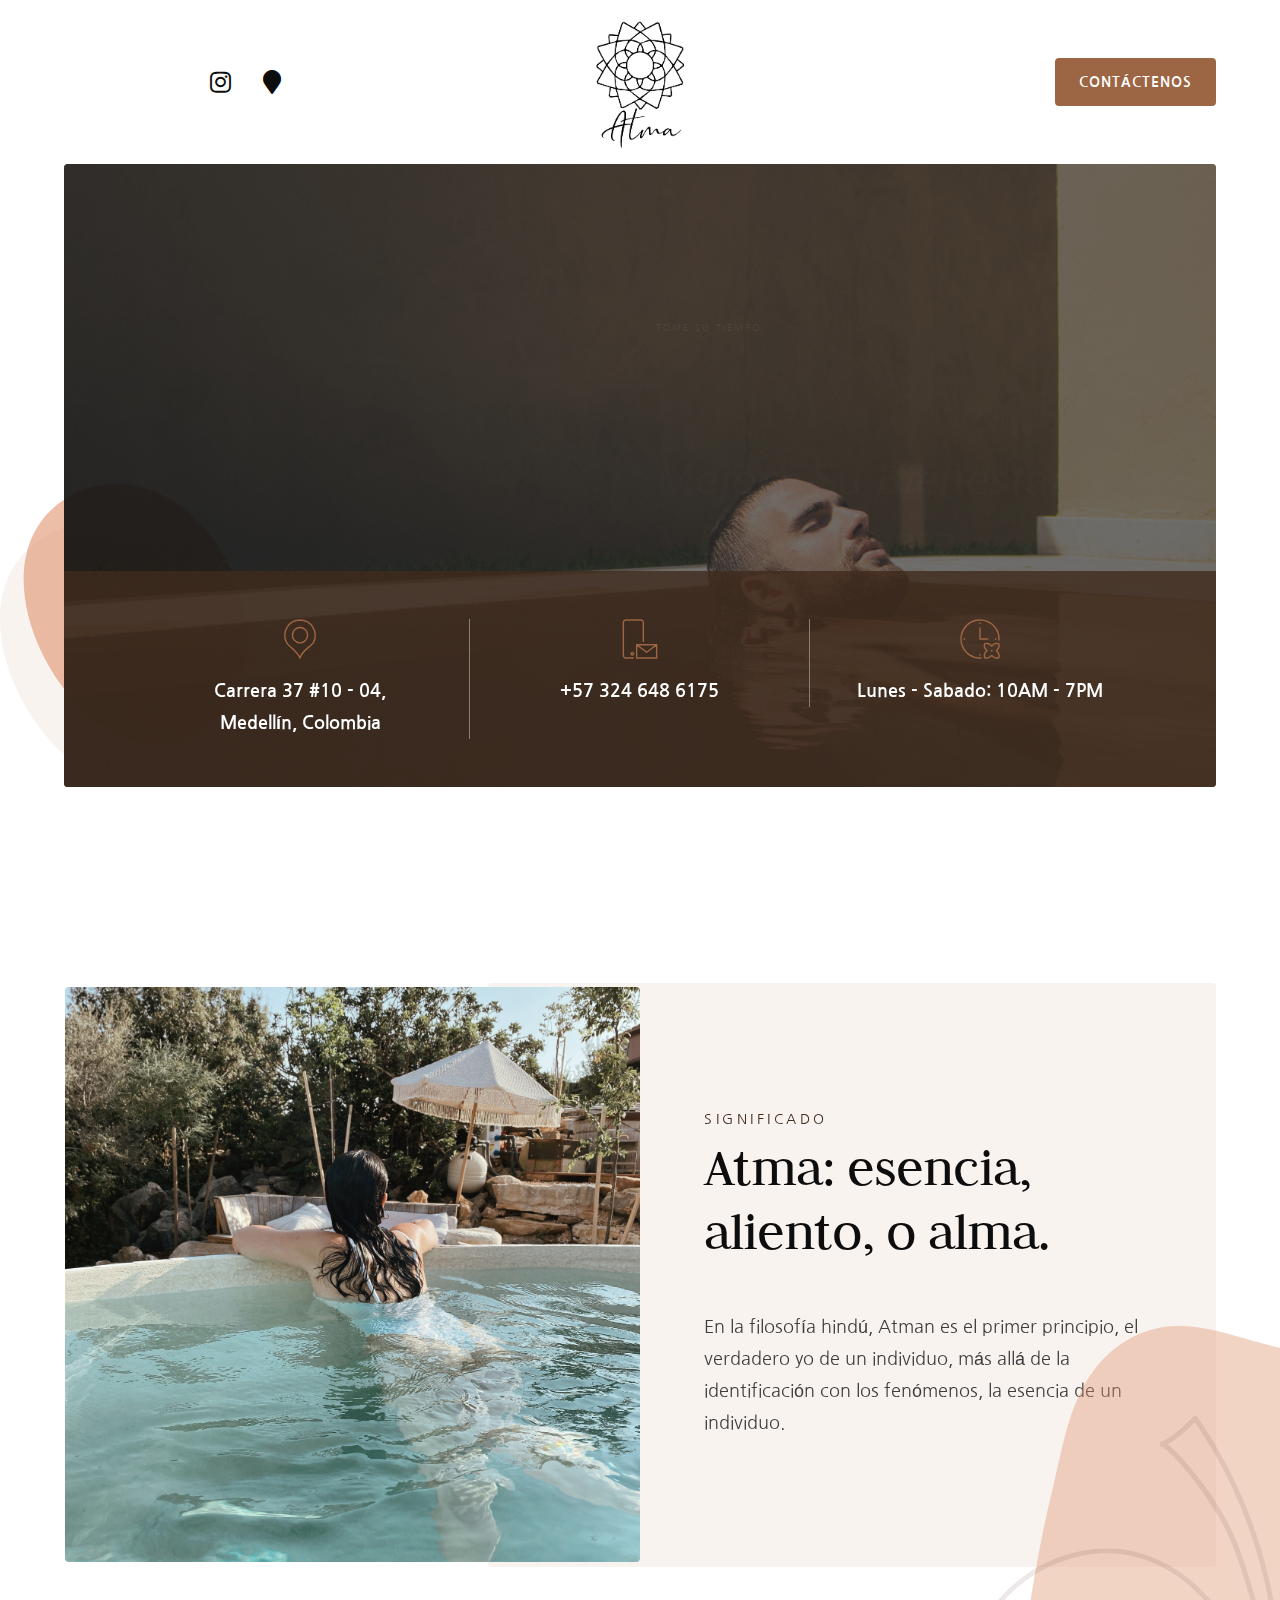
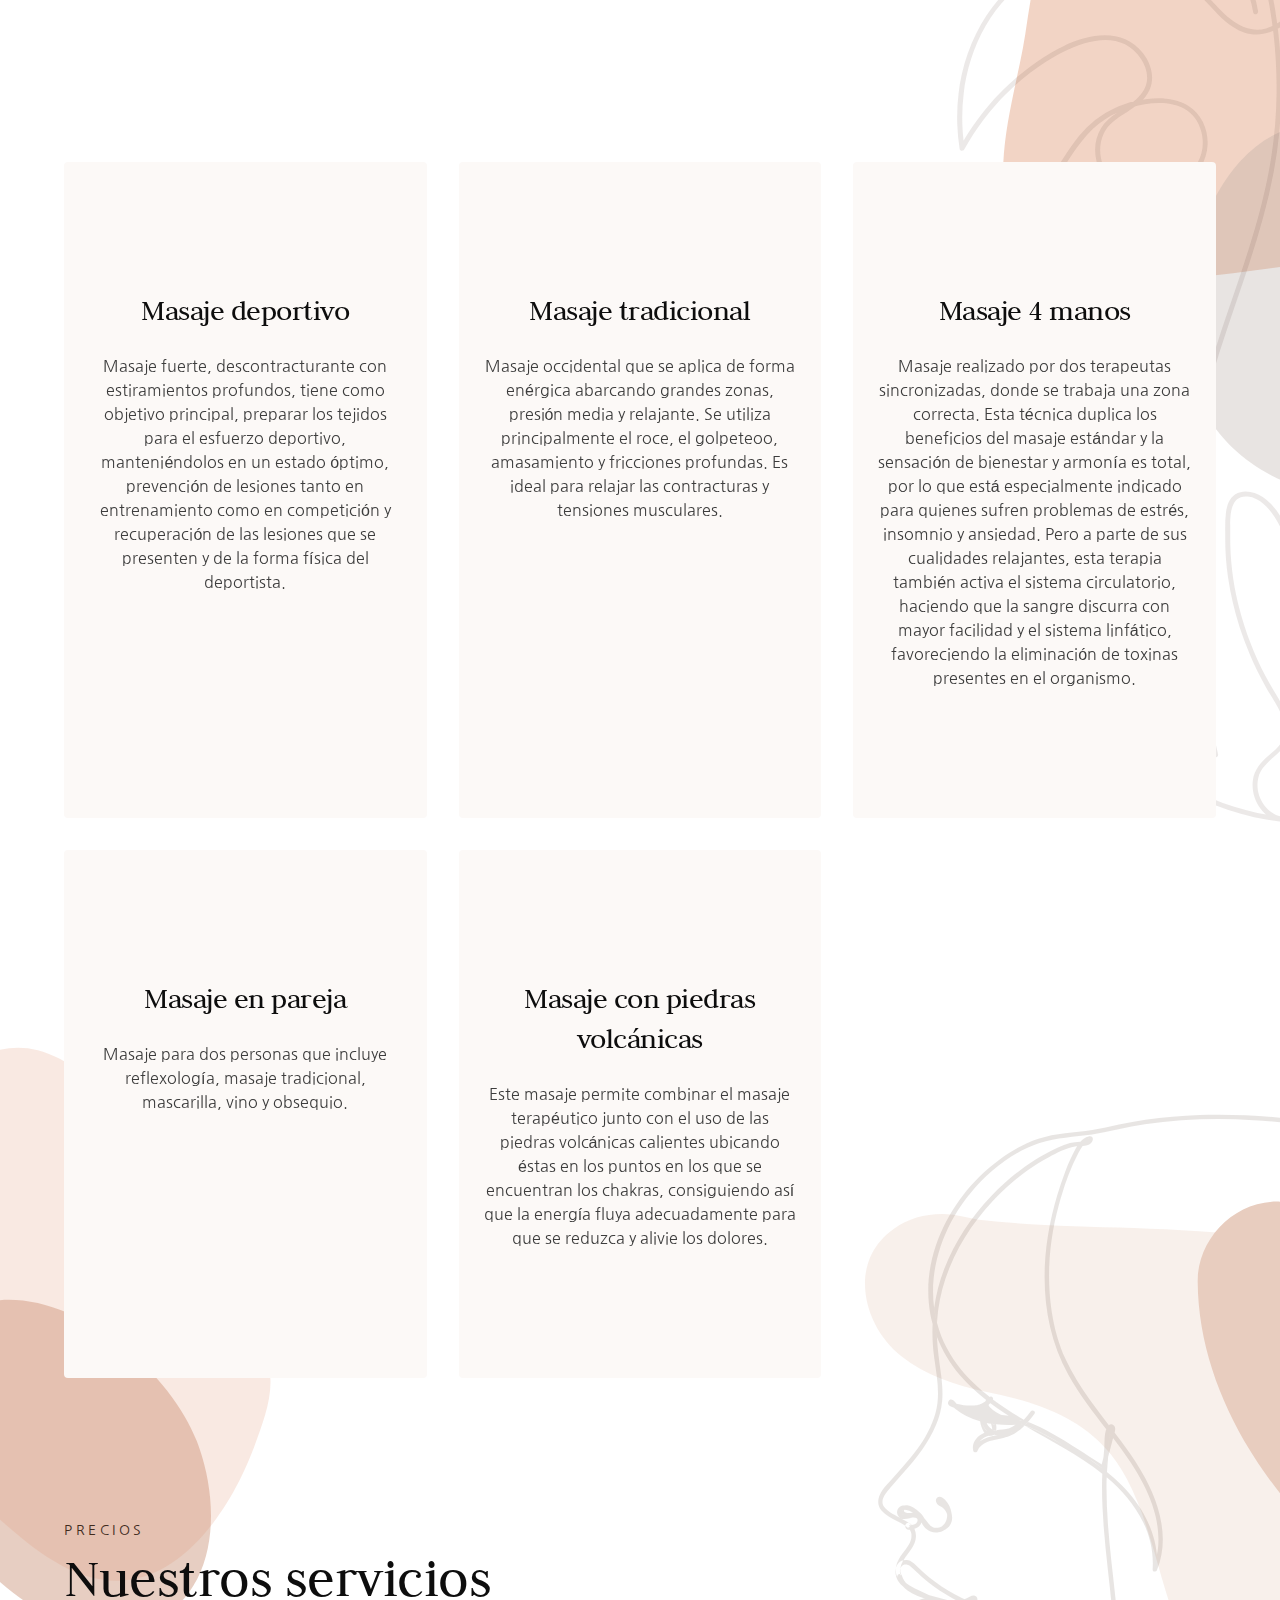
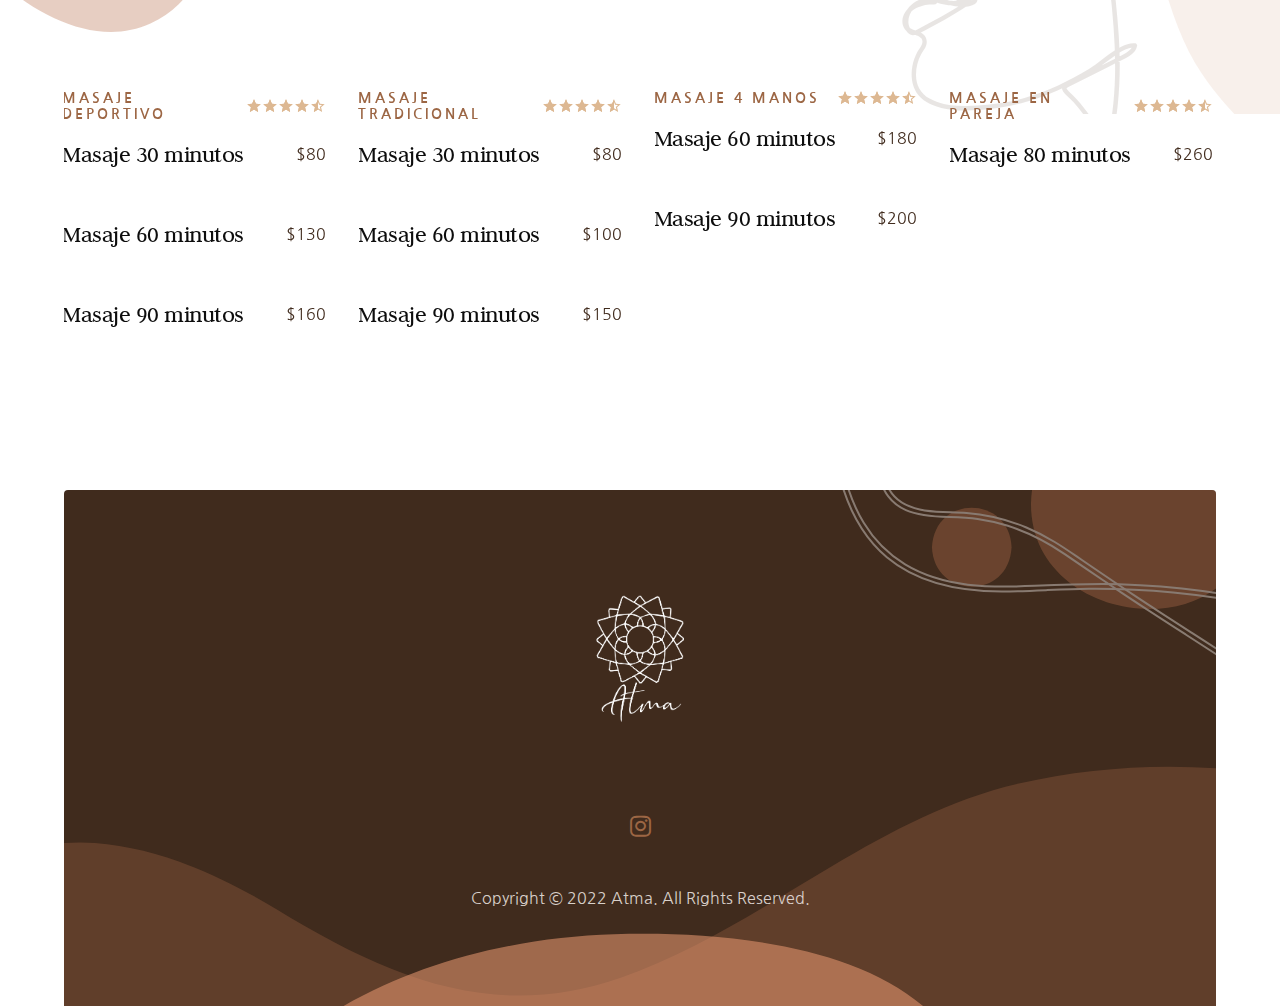
==== index.html @ feab45ef "Initial Commit" ====
<!DOCTYPE html>
<html lang="en">

<head>
    <!--================ Basic page needs ================-->
    <title>ATMA SPA</title>
    <meta charset="UTF-8" />
    <meta name="author" content="" />
    <meta name="keywords" content="" />
    <meta name="description" content="" />
    <!--================ Mobile specific metas ================-->
    <meta name="viewport" content="width=device-width, initial-scale=1.0" />
    <!--================ Favicon ================-->
    <link rel="shortcut icon" href="images/favicon.ico" />
    <!--================ Google web fonts ================-->
    <link
        href="https://fonts.googleapis.com/css2?family=Judson:ital,wght@0,400;0,700;1,400&family=Nanum+Gothic:wght@400;700;800&display=swap"
        rel="stylesheet" />
    <link
        href="https://fonts.googleapis.com/css?family=Material+Icons%7CMaterial+Icons+Outlined%7CMaterial+Icons+Two+Tone%7CMaterial+Icons+Round%7CMaterial+Icons+Sharp"
        rel="stylesheet" />
    <link rel="stylesheet" href="css/fontawesome-all.min.css" />
    <!--================ Vendor CSS ================-->
    <link rel="stylesheet" href="vendors/owl-carousel/assets/owl.carousel.min.css" />
    <link rel="stylesheet" href="vendors/arcticmodal/jquery.arcticmodal-0.3.css" />
    <link rel="stylesheet" href="css/fontawesome-all.min.css" />
    <link rel="stylesheet" href="css/bootstrap.min.css" />
    <link rel="stylesheet" href="vendors/revolution/css/settings.css" />
    <link rel="stylesheet" href="vendors/revolution/css/layers.min.css" />
    <link rel="stylesheet" href="vendors/revolution/css/navigation.min.css" />
    <!--================ Theme CSS ================-->
    <link rel="stylesheet" href="css/style.css" />
    <link rel="stylesheet" href="css/responsive.css" />
    <link rel="stylesheet" href="css/custom.css" />
</head>

<body class="mad-body--scheme-brown">
    <div class="mad-preloader"></div>
    <div id="mad-page-wrapper" class="mad-page-wrapper">
        <!--================ Header ================-->
        <header id="mad-header" class="mad-header header-3">
            <div class="mad-header-section--sticky-xl">
                <div class="container-fluid">
                    <div class="row align-items-center">
                        <div class="col-lg-4 col-sm-6">
                            <div class="align-center">
                                <div class="mad-social-icons size-2 style-2">
                                    <ul>
                                        <li>
                                            <a href="https://www.instagram.com/atmaspa10/" target="_blank"><i
                                                    class="fab fa-instagram"></i></a>
                                        </li>
                                        <li>
                                            <a href="https://goo.gl/maps/Bm7Pg7LawnhSBP9XA" target="_blank"><i
                                                    class="fa fa-map-marker"></i></a>
                                        </li>
                                        <!-- <li>
                                            <a href="https://twitter.com"><i class="fab fa-twitter"></i></a>
                                        </li>
                                        <li>
                                            <a href="https://linkedin.com"><i class="fab fa-linkedin-in"></i></a>
                                        </li> -->
                                    </ul>
                                </div>
                            </div>
                        </div>
                        <div class="col-lg-4 col-sm-12">
                            <div class="align-center">
                                <a href="/" class="mad-logo logo1"><img src="images/ATMA_ORIGINAL_NEGRO.svg"
                                        alt="" /></a>
                            </div>
                        </div>
                        <div class="col-lg-4 col-sm-6">
                            <div class="mad-actions">



                                <div class="mad-col">
                                    <a href="tel:3246486175" class="btn">Contáctenos</a>
                                </div>
                            </div>
                        </div>
                    </div>
                </div>
            </div>
        </header>
        <!--================ End of Header ================-->
        <div class="mad-texture-holder">
            <span class="mad-img-texture8 bg-move"></span>
            <div class="container-fluid">
                <div dir="ltr" class="rev_slider_wrapper fullscreenbanner-container">
                    <div id="rev-slider-2" data-version="5.4.5"
                        class="mad-d-none rev-slider with-overlay fullscreenabanner">
                        <ul>
                            <!--================ Slide 1 ================-->
                            <li data-transition="fade">
                                <!-- MAIN IMAGE -->
                                <img src="images/background-slider-1.jpg" alt="" data-bgposition="top center"
                                    data-bgfit="cover" data-bgrepeat="no-repeat" data-bgparallax="off"
                                    class="rev-slidebg" data-no-retina />
                                <!--================ Layer ================-->
                                <div data-frames='[{"delay":200,"speed":2000,"frame":"0","from":"y:[100%];z:0;rX:0deg;rY:0;rZ:0;sX:1;sY:1;skX:0;skY:0;opacity:0;","to":"o:1;","ease":"Power4.easeInOut"},{"delay":"wait","speed":1000,"frame":"999","to":"auto:auto;","ease":"Power3.easeInOut"}]'
                                    data-x="right" data-y="center" data-voffset="['-236', '-156', '-156', '-106']"
                                    data-hoffset="['64', '64', '16', '16']" data-width="['760', '90%', '93%', '98%']"
                                    data-height="['auto']" data-textAlign="['left']"
                                    class="tp-caption tp-resizeme rev-sub-title">
                                    <div class="mad-pre-title">Tome su tiempo</div>
                                </div>
                                <!--================ End of Layer ================-->
                                <!--================ Layer ================-->
                                <div data-frames='[{"delay":400,"speed":2000,"frame":"0","from":"y:[100%];z:0;rX:0deg;rY:0;rZ:0;sX:1;sY:1;skX:0;skY:0;opacity:0;","to":"o:1;","ease":"Power4.easeInOut"},{"delay":"wait","speed":1000,"frame":"999","to":"auto:auto;","ease":"Power3.easeInOut"}]'
                                    data-x="right" data-y="center" data-voffset="['-130', '-50', '-50', '-30']"
                                    data-hoffset="['64', '64', '16', '16']" data-width="['760', '90%', '93%', '98%']"
                                    data-height="['auto']" data-textAlign="['left']" data-color="['#ffffff']"
                                    data-fontsize="['72']" data-lineheight="['88']"
                                    class="tp-caption tp-resizeme tp-layer-section-title">
                                    <span>Mejore</span> Su <span>bienestar</span> <br />
                                    y <span>desestrésate</span>
                                </div>
                                <!--================ End of Layer ================-->
                                <!--================ Layer ================-->
                                <div data-frames='[{"delay":600,"speed":2000,"frame":"0","from":"y:[100%];z:0;rX:0deg;rY:0;rZ:0;sX:1;sY:1;skX:0;skY:0;opacity:0;","to":"o:1;","ease":"Power4.easeInOut"},{"delay":"wait","speed":1000,"frame":"999","to":"auto:auto;","ease":"Power3.easeInOut"}]'
                                    data-x="right" data-y="center" data-voffset="['30', '110', '110', '80']"
                                    data-hoffset="['64', '64', '16', '16']" data-width="['760', '90%', '93%', '98%']"
                                    data-textAlign="['left']" class="tp-caption tp-resizeme">
                                    <!-- <a href="pages_book.html" class="btn btn-huge">book now</a>  -->
                                </div>
                                <!--================ End of Layer ================-->
                            </li>
                            <!--================ End of Slide 1 ================-->
                            <!--================ Slide 1 ================-->
                            <li data-transition="fade">
                                <!-- MAIN IMAGE -->
                                <img src="images/background-slider-2.jpg" alt="" data-bgposition="top center"
                                    data-bgfit="cover" data-bgrepeat="no-repeat" data-bgparallax="off"
                                    class="rev-slidebg" data-no-retina />
                                <!--================ Layer ================-->
                                <div data-frames='[{"delay":200,"speed":2000,"frame":"0","from":"y:[100%];z:0;rX:0deg;rY:0;rZ:0;sX:1;sY:1;skX:0;skY:0;opacity:0;","to":"o:1;","ease":"Power4.easeInOut"},{"delay":"wait","speed":1000,"frame":"999","to":"auto:auto;","ease":"Power3.easeInOut"}]'
                                    data-x="center" data-y="center" data-voffset="['-196', '-116', '-116', '-86']"
                                    data-width="['98%', '98%', '98%', '98%']" data-height="['auto']"
                                    data-textAlign="['center']" class="tp-caption tp-resizeme rev-sub-title">
                                    <div class="mad-pre-title">Tiempo para relajarse</div>
                                </div>
                                <!--================ End of Layer ================-->
                                <!--================ Layer ================-->
                                <div data-frames='[{"delay":400,"speed":2000,"frame":"0","from":"y:[100%];z:0;rX:0deg;rY:0;rZ:0;sX:1;sY:1;skX:0;skY:0;opacity:0;","to":"o:1;","ease":"Power4.easeInOut"},{"delay":"wait","speed":1000,"frame":"999","to":"auto:auto;","ease":"Power3.easeInOut"}]'
                                    data-x="center" data-y="center" data-voffset="['-130', '-50', '-50', '-20']"
                                    data-width="['98%', '98%', '98%', '98%']" data-height="['auto']"
                                    data-textAlign="['center']" data-color="['#ffffff']" data-fontsize="['72']"
                                    data-lineheight="['88']" class="tp-caption tp-resizeme tp-layer-section-title">
                                    Un estilo de vida natural de alegría
                                </div>
                                <!--================ End of Layer ================-->
                                <!--================ Layer ================-->
                                <div data-frames='[{"delay":600,"speed":2000,"frame":"0","from":"y:[100%];z:0;rX:0deg;rY:0;rZ:0;sX:1;sY:1;skX:0;skY:0;opacity:0;","to":"o:1;","ease":"Power4.easeInOut"},{"delay":"wait","speed":1000,"frame":"999","to":"auto:auto;","ease":"Power3.easeInOut"}]'
                                    data-x="center" data-y="center" data-voffset="['-10', '70', '70', '70']"
                                    data-width="['98%', '98%', '98%', '98%']" data-textAlign="['center']"
                                    class="tp-caption tp-resizeme">
                                    <!-- <a href="pages_book.html" class="btn btn-huge">book now</a> -->
                                </div>
                                <!--================ End of Layer ================-->
                            </li>
                            <!--================ End of Slide 1 ================-->
                            <!--================ Slide 1 ================-->
                            <li data-transition="fade">
                                <!-- MAIN IMAGE -->
                                <img src="images/background-slider-3.jpg" alt="" data-bgposition="top center"
                                    data-bgfit="cover" data-bgrepeat="no-repeat" data-bgparallax="off"
                                    class="rev-slidebg" data-no-retina />
                                <!--================ Layer ================-->
                                <div data-frames='[{"delay":200,"speed":2000,"frame":"0","from":"y:[100%];z:0;rX:0deg;rY:0;rZ:0;sX:1;sY:1;skX:0;skY:0;opacity:0;","to":"o:1;","ease":"Power4.easeInOut"},{"delay":"wait","speed":1000,"frame":"999","to":"auto:auto;","ease":"Power3.easeInOut"}]'
                                    data-x="left" data-y="center" data-hoffset="['64', '64', '16', '16']"
                                    data-voffset="['-236', '-156', '-156', '-106']"
                                    data-width="['760', '760', '98%', '98%']" data-height="['auto']"
                                    data-textAlign="['left']" class="tp-caption tp-resizeme rev-sub-title">
                                    <div class="mad-pre-title">Tiempo de cambios</div>
                                </div>
                                <!--================ End of Layer ================-->
                                <!--================ Layer ================-->
                                <div data-frames='[{"delay":400,"speed":2000,"frame":"0","from":"y:[100%];z:0;rX:0deg;rY:0;rZ:0;sX:1;sY:1;skX:0;skY:0;opacity:0;","to":"o:1;","ease":"Power4.easeInOut"},{"delay":"wait","speed":1000,"frame":"999","to":"auto:auto;","ease":"Power3.easeInOut"}]'
                                    data-x="left" data-y="center" data-voffset="['-130', '-50', '-50', '-30']"
                                    data-hoffset="['64', '64', '16', '16']" data-width="['760', '760', '98%', '98%']"
                                    data-height="['auto']" data-textAlign="['left']" data-color="['#ffffff']"
                                    data-fontsize="['72']" data-lineheight="['88']"
                                    class="tp-caption tp-resizeme tp-layer-section-title">
                                    Construya su confianza, <span>Se lo mejor de tí</span>!
                                </div>
                                <!--================ End of Layer ================-->
                                <!--================ Layer ================-->
                                <div data-frames='[{"delay":600,"speed":2000,"frame":"0","from":"y:[100%];z:0;rX:0deg;rY:0;rZ:0;sX:1;sY:1;skX:0;skY:0;opacity:0;","to":"o:1;","ease":"Power4.easeInOut"},{"delay":"wait","speed":1000,"frame":"999","to":"auto:auto;","ease":"Power3.easeInOut"}]'
                                    data-x="left" data-y="center" data-voffset="['30', '110', '110', '80']"
                                    data-hoffset="['64', '64', '16', '16']" data-width="['760', '760', '98%', '98%']"
                                    data-textAlign="['left']" class="tp-caption tp-resizeme">
                                    <!-- <a href="pages_offers.html" class="btn btn-huge">Make a Change</a> -->
                                </div>
                                <!--================ End of Layer ================-->
                            </li>
                            <!--================ End of Slide 1 ================-->
                        </ul>
                    </div>
                    <div class="rev-slider-element">
                        <div class="row justify-content-center">
                            <div class="col-xl-10">
                                <!--================ Icon Boxes ================-->
                                <div class="mad-icon-boxes style-2 align-center small-size item-col-3">
                                    <div class="mad-col">
                                        <!--================ Icon Box ================-->
                                        <article class="mad-icon-box">
                                            <i class="mad-icon-box-icon"><img class="svg"
                                                    src="legasy_icons_svg/loc2.svg" alt="" /></i>
                                            <div class="mad-icon-box-content">
                                                <p>
                                                    Carrera 37 #10 - 04, <br />
                                                    Medellín, Colombia
                                                </p>
                                            </div>
                                        </article>
                                        <!--================ End of Icon Box ================-->
                                    </div>
                                    <div class="mad-col">
                                        <!--================ Icon Box ================-->
                                        <article class="mad-icon-box">
                                            <i class="mad-icon-box-icon"><img class="svg"
                                                    src="legasy_icons_svg/phone2.svg" alt="" /></i>
                                            <div class="mad-icon-box-content">
                                                <p>
                                                    +57 324 648 6175 <br />
                                                    <!-- <a href="#">mail@companyname.com</a> -->
                                                </p>
                                            </div>
                                        </article>
                                        <!--================ End of Icon Box ================-->
                                    </div>
                                    <div class="mad-col">
                                        <!--================ Icon Box ================-->
                                        <article class="mad-icon-box">
                                            <i class="mad-icon-box-icon"><img class="svg"
                                                    src="legasy_icons_svg/clock2.svg" alt="" /></i>
                                            <div class="mad-icon-box-content">
                                                <p>
                                                    Lunes - Sabado: 10AM - 7PM <br />
                                                </p>
                                            </div>
                                        </article>
                                        <!--================ End of Icon Box ================-->
                                    </div>
                                </div>
                                <!--================ End of Icon Boxes ================-->
                            </div>
                        </div>
                    </div>
                </div>
            </div>
        </div>

        <div class="mad-content no-pd">
            <div class="container-fluid">
                <div class="mad-section mad-section--stretched mad-colorizer--scheme-">
                    <div class="mad-entities type-4 style-2">
                        <article class="mad-entity">
                            <div class="mad-entity-media">
                                <img src="images/images-example-1.jpg" alt="" />
                            </div>
                            <div class="mad-entity-content">
                                <div class="content-element-6">
                                    <div class="mad-pre-title">Significado</div>
                                    <h2 class="mad-title">Atma: esencia, aliento, o alma. </h2>
                                </div>
                                <div class="content-element-6">
                                    <p>
                                        En la filosofía hindú, Atman es el primer principio, el verdadero yo de un
                                        individuo,
                                        más allá de la identificación con los fenómenos, la esencia de un individuo.
                                    </p>
                                </div>
                            </div>
                        </article>
                    </div>
                </div>
                <div class="mad-texture-holder">
                    <span class="mad-img-texture9 bg-move"></span>
                </div>
                <div class="mad-section no-pt">
                    <!--================ Icon Boxes ================-->
                    <div class="mad-icon-boxes grid-type item-col-3">
                        <div class="mad-col">
                            <!--================ Icon Box ================-->
                            <a href="#" class="mad-icon-box">
                                <div class="mad-icon-box-content">
                                    <h6 class="mad-icon-box-title">Masaje deportivo</h6>
                                    <p>Masaje fuerte, descontracturante con estiramientos profundos, tiene como objetivo
                                        principal, preparar los tejidos para el esfuerzo deportivo, manteniéndolos en un
                                        estado
                                        óptimo, prevención de lesiones tanto en entrenamiento como en competición y
                                        recuperación
                                        de las lesiones que se presenten y de la forma física del deportista.</p>
                                </div>
                            </a>
                            <!--================ End of Icon Box ================-->
                        </div>
                        <div class="mad-col">
                            <!--================ Icon Box ================-->
                            <a href="#" class="mad-icon-box">
                                <div class="mad-icon-box-content">
                                    <h6 class="mad-icon-box-title">Masaje tradicional</h6>
                                    <p>Masaje occidental que se aplica de forma enérgica abarcando grandes zonas,
                                        presión media
                                        y relajante. Se utiliza principalmente el roce, el golpeteoo, amasamiento y
                                        fricciones
                                        profundas. Es ideal para relajar las contracturas y tensiones musculares.</p>
                                </div>
                            </a>
                            <!--================ End of Icon Box ================-->
                        </div>
                        <div class="mad-col">
                            <!--================ Icon Box ================-->
                            <a href="#" class="mad-icon-box">
                                <div class="mad-icon-box-content">
                                    <h6 class="mad-icon-box-title">Masaje 4 manos</h6>
                                    <p>Masaje realizado por dos terapeutas sincronizadas, donde se trabaja una zona
                                        correcta.
                                        Esta técnica duplica los beneficios del masaje estándar y la sensación de
                                        bienestar y
                                        armonía es total, por lo que está especialmente indicado para quienes sufren
                                        problemas
                                        de estrés, insomnio y ansiedad. Pero a parte de sus cualidades relajantes, esta
                                        terapia
                                        también activa el sistema circulatorio, haciendo que la sangre discurra con
                                        mayor
                                        facilidad y el sistema linfático, favoreciendo la eliminación de toxinas
                                        presentes en el
                                        organismo.</p>
                                </div>
                            </a>
                            <!--================ End of Icon Box ================-->
                        </div>
                        <div class="mad-col">
                            <!--================ Icon Box ================-->
                            <a href="#" class="mad-icon-box">
                                <div class="mad-icon-box-content">
                                    <h6 class="mad-icon-box-title">Masaje en pareja</h6>
                                    <p>Masaje para dos personas que incluye reflexología, masaje tradicional,
                                        mascarilla, vino y
                                        obsequio.</p>
                                </div>
                            </a>
                            <!--================ End of Icon Box ================-->
                        </div>
                        <div class="mad-col">
                            <!--================ Icon Box ================-->
                            <a href="#" class="mad-icon-box">
                                <div class="mad-icon-box-content">
                                    <h6 class="mad-icon-box-title">Masaje con piedras volcánicas</h6>
                                    <p>Este masaje permite combinar el masaje terapéutico junto con el uso de las
                                        piedras
                                        volcánicas calientes ubicando éstas en los puntos en los que se encuentran los
                                        chakras,
                                        consiguiendo así que la energía fluya adecuadamente para que se reduzca y alivie
                                        los
                                        dolores.</p>
                                </div>
                            </a>
                            <!--================ End of Icon Box ================-->
                        </div>
                    </div>
                    <!--================ End of Icon Boxes ================-->
                </div>

                <div class="mad-texture-holder">
                    <span class="mad-img-texture10 bg-move"></span>
                </div>

                <div class="mad-texture-holder">
                    <span class="mad-img-texture3 bg-move"></span>
                </div>


                <div class="mad-section no-pt">
                    <div class="mad-title-wrap">
                        <div class="mad-title-row">
                            <div class="mad-col">
                                <div class="mad-pre-title">Precios</div>
                                <h2 class="mad-title">Nuestros servicios</h2>
                            </div>
                        </div>
                    </div>
                    <div class="mad-products mad-grid owl-carousel mad-grid mad-grid--cols-4 no-dots">
                        <div class="mad-col">
                            <div class="mad-product">
                                <div class="mad-product-content">
                                    <!-- product-info -->
                                    <div class="mad-product-description">
                                        <div class="mad-cat-holder">
                                            <a href="#" class="mad-product-cat">Masaje deportivo</a>

                                            <div class="mad-rating" data-estimate="4.5"></div>
                                        </div>
                                        <div class="mad-title-wrap">
                                            <h5 class="mad-product-title">
                                                Masaje 30 minutos
                                            </h5>
                                            <div class="mad-price"> $80</div>
                                        </div>
                                        <div class="mad-title-wrap">
                                            <h5 class="mad-product-title">
                                                Masaje 60 minutos
                                            </h5>
                                            <div class="mad-price"> $130</div>
                                        </div>
                                        <div class="mad-title-wrap">
                                            <h5 class="mad-product-title">
                                                Masaje 90 minutos
                                            </h5>
                                            <div class="mad-price"> $160</div>
                                        </div>
                                    </div>
                                    <!--/ product-info -->
                                </div>
                            </div>
                        </div>
                        <div class="mad-col">
                            <div class="mad-product">
                                <div class="mad-product-content">
                                    <!-- product-info -->
                                    <div class="mad-product-description">
                                        <div class="mad-cat-holder">
                                            <a href="#" class="mad-product-cat">Masaje tradicional</a>

                                            <div class="mad-rating" data-estimate="4.5"></div>
                                        </div>
                                        <div class="mad-title-wrap">
                                            <h5 class="mad-product-title">
                                                Masaje 30 minutos
                                            </h5>
                                            <div class="mad-price"> $80</div>
                                        </div>
                                        <div class="mad-title-wrap">
                                            <h5 class="mad-product-title">
                                                Masaje 60 minutos
                                            </h5>
                                            <div class="mad-price"> $100</div>
                                        </div>
                                        <div class="mad-title-wrap">
                                            <h5 class="mad-product-title">
                                                Masaje 90 minutos
                                            </h5>
                                            <div class="mad-price"> $150</div>
                                        </div>
                                    </div>
                                    <!--/ product-info -->
                                </div>
                            </div>
                        </div>
                        <div class="mad-col">
                            <div class="mad-product">
                                <div class="mad-product-content">
                                    <!-- product-info -->
                                    <div class="mad-product-description">
                                        <div class="mad-cat-holder">
                                            <a href="#" class="mad-product-cat">Masaje 4 manos</a>

                                            <div class="mad-rating" data-estimate="4.5"></div>
                                        </div>
                                        <div class="mad-title-wrap">
                                            <h5 class="mad-product-title">
                                                Masaje 60 minutos
                                            </h5>
                                            <div class="mad-price"> $180</div>
                                        </div>
                                        <div class="mad-title-wrap">
                                            <h5 class="mad-product-title">
                                                Masaje 90 minutos
                                            </h5>
                                            <div class="mad-price"> $200</div>
                                        </div>
                                    </div>
                                    <!--/ product-info -->
                                </div>
                            </div>
                        </div>
                        <div class="mad-col">
                            <div class="mad-product">
                                <div class="mad-product-content">
                                    <!-- product-info -->
                                    <div class="mad-product-description">
                                        <div class="mad-cat-holder">
                                            <a href="#" class="mad-product-cat">Masaje en pareja</a>

                                            <div class="mad-rating" data-estimate="4.5"></div>
                                        </div>
                                        <div class="mad-title-wrap">
                                            <h5 class="mad-product-title">
                                                Masaje 80 minutos
                                            </h5>
                                            <div class="mad-price"> $260</div>
                                        </div>
                                    </div>
                                    <!--/ product-info -->
                                </div>
                            </div>
                        </div>
                        <div class="mad-col">
                            <div class="mad-product">
                                <div class="mad-product-content">
                                    <!-- product-info -->
                                    <div class="mad-product-description">
                                        <div class="mad-cat-holder">
                                            <a href="#" class="mad-product-cat">Masaje con piedras volcánicas</a>

                                            <div class="mad-rating" data-estimate="4.5"></div>
                                        </div>
                                        <div class="mad-title-wrap">
                                            <h5 class="mad-product-title">
                                                Masaje 30 minutos
                                            </h5>
                                            <div class="mad-price"> $80</div>
                                        </div>
                                        <div class="mad-title-wrap">
                                            <h5 class="mad-product-title">
                                                Masaje 60 minutos
                                            </h5>
                                            <div class="mad-price"> $130</div>
                                        </div>
                                        <div class="mad-title-wrap">
                                            <h5 class="mad-product-title">
                                                Masaje 90 minutos
                                            </h5>
                                            <div class="mad-price"> $160</div>
                                        </div>
                                    </div>
                                    <!--/ product-info -->
                                </div>
                            </div>
                        </div>
                    </div>
                </div>
            </div>
        </div>

        <!--================ Footer ================-->
        <div class="footer-box">
            <div class="container-fluid">
                <footer id="mad-footer" class="mad-footer footer-3">
                    <!--================ Footer row ================-->
                    <div class="container-fluid">
                        <div class="mad-footer-main">
                            <div class="row align-items-center">
                                <div class="col-xl-5 col-lg-4">
                                    <!--================ Widget ================-->
                                    <section class="mad-widget">

                                    </section>
                                    <!--================ End of Widget ================-->
                                </div>
                                <div class="col-xl-2 col-lg-4">
                                    <!--================ Widget ================-->
                                    <section class="mad-widget">
                                        <a href="index.html" class="mad-logo align-center"><img
                                                src="images/ATMA_ORIGINAL_BLANCO.png" alt="" /></a>
                                    </section>
                                    <!--================ End of Widget ================-->
                                </div>
                                <div class="col-xl-5 col-lg-4">
                                    <!--================ Widget ================-->
                                    <section class="mad-widget">

                                    </section>
                                    <!--================ End of Widget ================-->
                                </div>
                            </div>
                        </div>
                        <div class="mad-footer-bottom">
                            <div class="mad-social-icons size-2">
                                <ul class="justify-content-center">
                                    <li>
                                        <a href="https://www.instagram.com/atmaspa10/" target="_blank"><i
                                                class="fab fa-instagram"></i></a>
                                    </li>
                                </ul>
                            </div>
                            <p class="copyrights align-center">Copyright © 2022 <a href="#">Atma</a>. All Rights
                                Reserved.</p>
                        </div>
                    </div>
                    <!--================ End of Footer row ================-->
                </footer>
            </div>
        </div>
        <!--================ End of Footer ================-->


    </div>
    <script src="vendors/modernizr.js"></script>
    <script src="vendors/jquery-3.6.0.min.js"></script>
    <script src="vendors/jquery.easing.1.3.min.js"></script>
    <script src="vendors/monkeysan.jquery.nav.1.0.js"></script>
    <script src="vendors/owl-carousel/owl.carousel.min.js"></script>
    <script
        src="https://maps.google.com/maps/api/js?key=AIzaSyA_Yp_8RGMFiW6N-X8WLKYyfzvlOSzWwII&amp;amp;libraries=geometry&amp;amp;v=3.20"></script>
    <script src="vendors/arcticmodal/jquery.arcticmodal-0.3.min.js"></script>
    <script src="vendors/monkeysan.validator.min.js"></script>
    <script src="vendors/handlebars-v4.0.5.min.js"></script>
    <script src="vendors/retina.min.js"></script>
    <script src="vendors/revolution/js/jquery.themepunch.tools.min.js"></script>
    <script src="vendors/revolution/js/jquery.themepunch.revolution.min.js"></script>
    <script src="js/modules/mad.newsletter-form.min.js"></script>
    <script src="js/modules/mad.alert-box.min.js"></script>
    <script src="js/modules/mad.sticky-header-section.min.js"></script>
    <script src="js/mad.app.js"></script>
</body>

</html>
---- vendors/revolution/css/settings.css ----
/*-----------------------------------------------------------------------------

-	Revolution Slider 5.0 Default Style Settings -

Screen Stylesheet

version:   	5.4.5
date:      	15/05/17
author:		themepunch
email:     	info@themepunch.com
website:   	http://www.themepunch.com
-----------------------------------------------------------------------------*/
#debungcontrolls,.debugtimeline{width:100%;box-sizing:border-box}.rev_column,.rev_column .tp-parallax-wrap,.tp-svg-layer svg{vertical-align:top}#debungcontrolls{z-index:100000;position:fixed;bottom:0;height:auto;background:rgba(0,0,0,.6);padding:10px}.debugtimeline{height:10px;position:relative;margin-bottom:3px;display:none;white-space:nowrap}.debugtimeline:hover{height:15px}.the_timeline_tester{background:#e74c3c;position:absolute;top:0;left:0;height:100%;width:0}.rs-go-fullscreen{position:fixed!important;width:100%!important;height:100%!important;top:0!important;left:0!important;z-index:9999999!important;background:#fff!important}.debugtimeline.tl_slide .the_timeline_tester{background:#f39c12}.debugtimeline.tl_frame .the_timeline_tester{background:#3498db}.debugtimline_txt{color:#fff;font-weight:400;font-size:7px;position:absolute;left:10px;top:0;white-space:nowrap;line-height:10px}.rtl{direction:rtl}@font-face{font-family:revicons;src:url(../fonts/revicons/revicons.eot?5510888);src:url(../fonts/revicons/revicons.eot?5510888#iefix) format('embedded-opentype'),url(../fonts/revicons/revicons.woff?5510888) format('woff'),url(../fonts/revicons/revicons.ttf?5510888) format('truetype'),url(../fonts/revicons/revicons.svg?5510888#revicons) format('svg');font-weight:400;font-style:normal}[class*=" revicon-"]:before,[class^=revicon-]:before{font-family:revicons;font-style:normal;font-weight:400;speak:none;display:inline-block;text-decoration:inherit;width:1em;margin-right:.2em;text-align:center;font-variant:normal;text-transform:none;line-height:1em;margin-left:.2em}.revicon-search-1:before{content:'\e802'}.revicon-pencil-1:before{content:'\e831'}.revicon-picture-1:before{content:'\e803'}.revicon-cancel:before{content:'\e80a'}.revicon-info-circled:before{content:'\e80f'}.revicon-trash:before{content:'\e801'}.revicon-left-dir:before{content:'\e817'}.revicon-right-dir:before{content:'\e818'}.revicon-down-open:before{content:'\e83b'}.revicon-left-open:before{content:'\e819'}.revicon-right-open:before{content:'\e81a'}.revicon-angle-left:before{content:'\e820'}.revicon-angle-right:before{content:'\e81d'}.revicon-left-big:before{content:'\e81f'}.revicon-right-big:before{content:'\e81e'}.revicon-magic:before{content:'\e807'}.revicon-picture:before{content:'\e800'}.revicon-export:before{content:'\e80b'}.revicon-cog:before{content:'\e832'}.revicon-login:before{content:'\e833'}.revicon-logout:before{content:'\e834'}.revicon-video:before{content:'\e805'}.revicon-arrow-combo:before{content:'\e827'}.revicon-left-open-1:before{content:'\e82a'}.revicon-right-open-1:before{content:'\e82b'}.revicon-left-open-mini:before{content:'\e822'}.revicon-right-open-mini:before{content:'\e823'}.revicon-left-open-big:before{content:'\e824'}.revicon-right-open-big:before{content:'\e825'}.revicon-left:before{content:'\e836'}.revicon-right:before{content:'\e826'}.revicon-ccw:before{content:'\e808'}.revicon-arrows-ccw:before{content:'\e806'}.revicon-palette:before{content:'\e829'}.revicon-list-add:before{content:'\e80c'}.revicon-doc:before{content:'\e809'}.revicon-left-open-outline:before{content:'\e82e'}.revicon-left-open-2:before{content:'\e82c'}.revicon-right-open-outline:before{content:'\e82f'}.revicon-right-open-2:before{content:'\e82d'}.revicon-equalizer:before{content:'\e83a'}.revicon-layers-alt:before{content:'\e804'}.revicon-popup:before{content:'\e828'}.rev_slider_wrapper{position:relative;z-index:0;width:100%}.rev_slider{position:relative;overflow:visible}.entry-content .rev_slider a,.rev_slider a{box-shadow:none}.tp-overflow-hidden{overflow:hidden!important}.group_ov_hidden{overflow:hidden}.rev_slider img,.tp-simpleresponsive img{max-width:none!important;transition:none;margin:0;padding:0;border:none}.rev_slider .no-slides-text{font-weight:700;text-align:center;padding-top:80px}.rev_slider>ul,.rev_slider>ul>li,.rev_slider>ul>li:before,.rev_slider_wrapper>ul,.tp-revslider-mainul>li,.tp-revslider-mainul>li:before,.tp-simpleresponsive>ul,.tp-simpleresponsive>ul>li,.tp-simpleresponsive>ul>li:before{list-style:none!important;position:absolute;margin:0!important;padding:0!important;overflow-x:visible;overflow-y:visible;background-image:none;background-position:0 0;text-indent:0;top:0;left:0}.rev_slider>ul>li,.rev_slider>ul>li:before,.tp-revslider-mainul>li,.tp-revslider-mainul>li:before,.tp-simpleresponsive>ul>li,.tp-simpleresponsive>ul>li:before{visibility:hidden}.tp-revslider-mainul,.tp-revslider-slidesli{padding:0!important;margin:0!important;list-style:none!important}.fullscreen-container,.fullwidthbanner-container{padding:0;position:relative}.rev_slider li.tp-revslider-slidesli{position:absolute!important}.tp-caption .rs-untoggled-content{display:block}.tp-caption .rs-toggled-content{display:none}.rs-toggle-content-active.tp-caption .rs-toggled-content{display:block}.rs-toggle-content-active.tp-caption .rs-untoggled-content{display:none}.rev_slider .caption,.rev_slider .tp-caption{position:relative;visibility:hidden;white-space:nowrap;display:block;-webkit-font-smoothing:antialiased!important;z-index:1}.rev_slider .caption,.rev_slider .tp-caption,.tp-simpleresponsive img{-moz-user-select:none;-khtml-user-select:none;-webkit-user-select:none;-o-user-select:none}.rev_slider .tp-mask-wrap .tp-caption,.rev_slider .tp-mask-wrap :last-child,.wpb_text_column .rev_slider .tp-mask-wrap .tp-caption,.wpb_text_column .rev_slider .tp-mask-wrap :last-child{margin-bottom:0}.tp-svg-layer svg{width:100%;height:100%;position:relative}.tp-carousel-wrapper{cursor:url(openhand.cur),move}.tp-carousel-wrapper.dragged{cursor:url(closedhand.cur),move}.tp_inner_padding{box-sizing:border-box;max-height:none!important}.tp-caption.tp-layer-selectable{-moz-user-select:all;-khtml-user-select:all;-webkit-user-select:all;-o-user-select:all}.tp-caption.tp-hidden-caption,.tp-forcenotvisible,.tp-hide-revslider,.tp-parallax-wrap.tp-hidden-caption{visibility:hidden!important;display:none!important}.rev_slider audio,.rev_slider embed,.rev_slider iframe,.rev_slider object,.rev_slider video{max-width:none!important}.tp-element-background{position:absolute;top:0;left:0;width:100%;height:100%;z-index:0}.tp-blockmask,.tp-blockmask_in,.tp-blockmask_out{position:absolute;top:0;left:0;width:100%;height:100%;background:#fff;z-index:1000;transform:scaleX(0) scaleY(0)}.tp-parallax-wrap{transform-style:preserve-3d}.rev_row_zone{position:absolute;width:100%;left:0;box-sizing:border-box;min-height:50px;font-size:0}.rev_column_inner,.rev_slider .tp-caption.rev_row{position:relative;width:100%!important;box-sizing:border-box}.rev_row_zone_top{top:0}.rev_row_zone_middle{top:50%;transform:translateY(-50%)}.rev_row_zone_bottom{bottom:0}.rev_slider .tp-caption.rev_row{display:table;table-layout:fixed;vertical-align:top;height:auto!important;font-size:0}.rev_column{display:table-cell;position:relative;height:auto;box-sizing:border-box;font-size:0}.rev_column_inner{display:block;height:auto!important;white-space:normal!important}.rev_column_bg{width:100%;height:100%;position:absolute;top:0;left:0;z-index:0;box-sizing:border-box;background-clip:content-box;border:0 solid transparent}.tp-caption .backcorner,.tp-caption .backcornertop,.tp-caption .frontcorner,.tp-caption .frontcornertop{height:0;top:0;width:0;position:absolute}.rev_column_inner .tp-loop-wrap,.rev_column_inner .tp-mask-wrap,.rev_column_inner .tp-parallax-wrap{text-align:inherit}.rev_column_inner .tp-mask-wrap{display:inline-block}.rev_column_inner .tp-parallax-wrap,.rev_column_inner .tp-parallax-wrap .tp-loop-wrap,.rev_column_inner .tp-parallax-wrap .tp-mask-wrap{position:relative!important;left:auto!important;top:auto!important;line-height:0}.tp-video-play-button,.tp-video-play-button i{line-height:50px!important;vertical-align:top;text-align:center}.rev_column_inner .rev_layer_in_column,.rev_column_inner .tp-parallax-wrap,.rev_column_inner .tp-parallax-wrap .tp-loop-wrap,.rev_column_inner .tp-parallax-wrap .tp-mask-wrap{vertical-align:top}.rev_break_columns{display:block!important}.rev_break_columns .tp-parallax-wrap.rev_column{display:block!important;width:100%!important}.fullwidthbanner-container{overflow:hidden}.fullwidthbanner-container .fullwidthabanner{width:100%;position:relative}.tp-static-layers{position:absolute;z-index:101;top:0;left:0}.tp-caption .frontcorner{border-left:40px solid transparent;border-right:0 solid transparent;border-top:40px solid #00A8FF;left:-40px}.tp-caption .backcorner{border-left:0 solid transparent;border-right:40px solid transparent;border-bottom:40px solid #00A8FF;right:0}.tp-caption .frontcornertop{border-left:40px solid transparent;border-right:0 solid transparent;border-bottom:40px solid #00A8FF;left:-40px}.tp-caption .backcornertop{border-left:0 solid transparent;border-right:40px solid transparent;border-top:40px solid #00A8FF;right:0}.tp-layer-inner-rotation{position:relative!important}img.tp-slider-alternative-image{width:100%;height:auto}.caption.fullscreenvideo,.rs-background-video-layer,.tp-caption.coverscreenvideo,.tp-caption.fullscreenvideo{width:100%;height:100%;top:0;left:0;position:absolute}.noFilterClass{filter:none!important}.rs-background-video-layer{visibility:hidden;z-index:0}.caption.fullscreenvideo audio,.caption.fullscreenvideo iframe,.caption.fullscreenvideo video,.tp-caption.fullscreenvideo iframe,.tp-caption.fullscreenvideo iframe audio,.tp-caption.fullscreenvideo iframe video{width:100%!important;height:100%!important;display:none}.fullcoveredvideo audio,.fullscreenvideo audio .fullcoveredvideo video,.fullscreenvideo video{background:#000}.fullcoveredvideo .tp-poster{background-position:center center;background-size:cover;width:100%;height:100%;top:0;left:0}.videoisplaying .html5vid .tp-poster{display:none}.tp-video-play-button{background:#000;background:rgba(0,0,0,.3);border-radius:5px;position:absolute;top:50%;left:50%;color:#FFF;margin-top:-25px;margin-left:-25px;cursor:pointer;width:50px;height:50px;box-sizing:border-box;display:inline-block;z-index:4;opacity:0;transition:opacity .3s ease-out!important}.tp-audio-html5 .tp-video-play-button,.tp-hiddenaudio{display:none!important}.tp-caption .html5vid{width:100%!important;height:100%!important}.tp-video-play-button i{width:50px;height:50px;display:inline-block;font-size:40px!important}.rs-fullvideo-cover,.tp-dottedoverlay,.tp-shadowcover{height:100%;top:0;left:0;position:absolute}.tp-caption:hover .tp-video-play-button{opacity:1;display:block}.tp-caption .tp-revstop{display:none;border-left:5px solid #fff!important;border-right:5px solid #fff!important;margin-top:15px!important;line-height:20px!important;vertical-align:top;font-size:25px!important}.tp-seek-bar,.tp-video-button,.tp-volume-bar{outline:0;line-height:12px;margin:0;cursor:pointer}.videoisplaying .revicon-right-dir{display:none}.videoisplaying .tp-revstop{display:inline-block}.videoisplaying .tp-video-play-button{display:none}.fullcoveredvideo .tp-video-play-button{display:none!important}.fullscreenvideo .fullscreenvideo audio,.fullscreenvideo .fullscreenvideo video{object-fit:contain!important}.fullscreenvideo .fullcoveredvideo audio,.fullscreenvideo .fullcoveredvideo video{object-fit:cover!important}.tp-video-controls{position:absolute;bottom:0;left:0;right:0;padding:5px;opacity:0;transition:opacity .3s;background-image:linear-gradient(to bottom,#000 13%,#323232 100%);display:table;max-width:100%;overflow:hidden;box-sizing:border-box}.rev-btn.rev-hiddenicon i,.rev-btn.rev-withicon i{transition:all .2s ease-out!important;font-size:15px}.tp-caption:hover .tp-video-controls{opacity:.9}.tp-video-button{background:rgba(0,0,0,.5);border:0;border-radius:3px;font-size:12px;color:#fff;padding:0}.tp-video-button:hover{cursor:pointer}.tp-video-button-wrap,.tp-video-seek-bar-wrap,.tp-video-vol-bar-wrap{padding:0 5px;display:table-cell;vertical-align:middle}.tp-video-seek-bar-wrap{width:80%}.tp-video-vol-bar-wrap{width:20%}.tp-seek-bar,.tp-volume-bar{width:100%;padding:0}.rs-fullvideo-cover{width:100%;background:0 0;z-index:5}.disabled_lc .tp-video-play-button,.rs-background-video-layer audio::-webkit-media-controls,.rs-background-video-layer video::-webkit-media-controls,.rs-background-video-layer video::-webkit-media-controls-start-playback-button{display:none!important}.tp-audio-html5 .tp-video-controls{opacity:1!important;visibility:visible!important}.tp-dottedoverlay{background-repeat:repeat;width:100%;z-index:3}.tp-dottedoverlay.twoxtwo{background:url(../assets/gridtile.png)}.tp-dottedoverlay.twoxtwowhite{background:url(../assets/gridtile_white.png)}.tp-dottedoverlay.threexthree{background:url(../assets/gridtile_3x3.png)}.tp-dottedoverlay.threexthreewhite{background:url(../assets/gridtile_3x3_white.png)}.tp-shadowcover{width:100%;background:#fff;z-index:-1}.tp-shadow1{box-shadow:0 10px 6px -6px rgba(0,0,0,.8)}.tp-shadow2:after,.tp-shadow2:before,.tp-shadow3:before,.tp-shadow4:after{z-index:-2;position:absolute;content:"";bottom:10px;left:10px;width:50%;top:85%;max-width:300px;background:0 0;box-shadow:0 15px 10px rgba(0,0,0,.8);transform:rotate(-3deg)}.tp-shadow2:after,.tp-shadow4:after{transform:rotate(3deg);right:10px;left:auto}.tp-shadow5{position:relative;box-shadow:0 1px 4px rgba(0,0,0,.3),0 0 40px rgba(0,0,0,.1) inset}.tp-shadow5:after,.tp-shadow5:before{content:"";position:absolute;z-index:-2;box-shadow:0 0 25px 0 rgba(0,0,0,.6);top:30%;bottom:0;left:20px;right:20px;border-radius:100px/20px}.tp-button{padding:6px 13px 5px;border-radius:3px;height:30px;cursor:pointer;color:#fff!important;text-shadow:0 1px 1px rgba(0,0,0,.6)!important;font-size:15px;line-height:45px!important;font-family:arial,sans-serif;font-weight:700;letter-spacing:-1px;text-decoration:none}.tp-button.big{color:#fff;text-shadow:0 1px 1px rgba(0,0,0,.6);font-weight:700;padding:9px 20px;font-size:19px;line-height:57px!important}.purchase:hover,.tp-button.big:hover,.tp-button:hover{background-position:bottom,15px 11px}.purchase.green,.purchase:hover.green,.tp-button.green,.tp-button:hover.green{background-color:#21a117;box-shadow:0 3px 0 0 #104d0b}.purchase.blue,.purchase:hover.blue,.tp-button.blue,.tp-button:hover.blue{background-color:#1d78cb;box-shadow:0 3px 0 0 #0f3e68}.purchase.red,.purchase:hover.red,.tp-button.red,.tp-button:hover.red{background-color:#cb1d1d;box-shadow:0 3px 0 0 #7c1212}.purchase.orange,.purchase:hover.orange,.tp-button.orange,.tp-button:hover.orange{background-color:#f70;box-shadow:0 3px 0 0 #a34c00}.purchase.darkgrey,.purchase:hover.darkgrey,.tp-button.darkgrey,.tp-button.grey,.tp-button:hover.darkgrey,.tp-button:hover.grey{background-color:#555;box-shadow:0 3px 0 0 #222}.purchase.lightgrey,.purchase:hover.lightgrey,.tp-button.lightgrey,.tp-button:hover.lightgrey{background-color:#888;box-shadow:0 3px 0 0 #555}.rev-btn,.rev-btn:visited{outline:0!important;box-shadow:none!important;text-decoration:none!important;line-height:44px;font-size:17px;font-weight:500;padding:12px 35px;box-sizing:border-box;font-family:Roboto,sans-serif;cursor:pointer}.rev-btn.rev-uppercase,.rev-btn.rev-uppercase:visited{text-transform:uppercase;letter-spacing:1px;font-size:15px;font-weight:900}.rev-btn.rev-withicon i{font-weight:400;position:relative;top:0;margin-left:10px!important}.rev-btn.rev-hiddenicon i{font-weight:400;position:relative;top:0;opacity:0;margin-left:0!important;width:0!important}.rev-btn.rev-hiddenicon:hover i{opacity:1!important;margin-left:10px!important;width:auto!important}.rev-btn.rev-medium,.rev-btn.rev-medium:visited{line-height:36px;font-size:14px;padding:10px 30px}.rev-btn.rev-medium.rev-hiddenicon i,.rev-btn.rev-medium.rev-withicon i{font-size:14px;top:0}.rev-btn.rev-small,.rev-btn.rev-small:visited{line-height:28px;font-size:12px;padding:7px 20px}.rev-btn.rev-small.rev-hiddenicon i,.rev-btn.rev-small.rev-withicon i{font-size:12px;top:0}.rev-maxround{border-radius:30px}.rev-minround{border-radius:3px}.rev-burger{position:relative;width:60px;height:60px;box-sizing:border-box;padding:22px 0 0 14px;border-radius:50%;border:1px solid rgba(51,51,51,.25);-webkit-tap-highlight-color:transparent;cursor:pointer}.rev-burger span{display:block;width:30px;height:3px;background:#333;transition:.7s;pointer-events:none;transform-style:flat!important}.rev-burger.revb-white span,.rev-burger.revb-whitenoborder span{background:#fff}.rev-burger span:nth-child(2){margin:3px 0}#dialog_addbutton .rev-burger:hover :first-child,.open .rev-burger :first-child,.open.rev-burger :first-child{transform:translateY(6px) rotate(-45deg)}#dialog_addbutton .rev-burger:hover :nth-child(2),.open .rev-burger :nth-child(2),.open.rev-burger :nth-child(2){transform:rotate(-45deg);opacity:0}#dialog_addbutton .rev-burger:hover :last-child,.open .rev-burger :last-child,.open.rev-burger :last-child{transform:translateY(-6px) rotate(-135deg)}.rev-burger.revb-white{border:2px solid rgba(255,255,255,.2)}.rev-burger.revb-darknoborder,.rev-burger.revb-whitenoborder{border:0}.rev-burger.revb-darknoborder span{background:#333}.rev-burger.revb-whitefull{background:#fff;border:none}.rev-burger.revb-whitefull span{background:#333}.rev-burger.revb-darkfull{background:#333;border:none}.rev-burger.revb-darkfull span,.rev-scroll-btn.revs-fullwhite{background:#fff}@keyframes rev-ani-mouse{0%{opacity:1;top:29%}15%{opacity:1;top:50%}50%{opacity:0;top:50%}100%{opacity:0;top:29%}}.rev-scroll-btn{display:inline-block;position:relative;left:0;right:0;text-align:center;cursor:pointer;width:35px;height:55px;box-sizing:border-box;border:3px solid #fff;border-radius:23px}.rev-scroll-btn>*{display:inline-block;line-height:18px;font-size:13px;font-weight:400;color:#fff;font-family:proxima-nova,"Helvetica Neue",Helvetica,Arial,sans-serif;letter-spacing:2px}.rev-scroll-btn>.active,.rev-scroll-btn>:focus,.rev-scroll-btn>:hover{color:#fff}.rev-scroll-btn>.active,.rev-scroll-btn>:active,.rev-scroll-btn>:focus,.rev-scroll-btn>:hover{opacity:.8}.rev-scroll-btn.revs-fullwhite span{background:#333}.rev-scroll-btn.revs-fulldark{background:#333;border:none}.rev-scroll-btn.revs-fulldark span,.tp-bullet{background:#fff}.rev-scroll-btn span{position:absolute;display:block;top:29%;left:50%;width:8px;height:8px;margin:-4px 0 0 -4px;background:#fff;border-radius:50%;animation:rev-ani-mouse 2.5s linear infinite}.rev-scroll-btn.revs-dark{border-color:#333}.rev-scroll-btn.revs-dark span{background:#333}.rev-control-btn{position:relative;display:inline-block;z-index:5;color:#FFF;font-size:20px;line-height:60px;font-weight:400;font-style:normal;font-family:Raleway;text-decoration:none;text-align:center;background-color:#000;border-radius:50px;text-shadow:none;background-color:rgba(0,0,0,.5);width:60px;height:60px;box-sizing:border-box;cursor:pointer}.rev-cbutton-dark-sr,.rev-cbutton-light-sr{border-radius:3px}.rev-cbutton-light,.rev-cbutton-light-sr{color:#333;background-color:rgba(255,255,255,.75)}.rev-sbutton{line-height:37px;width:37px;height:37px}.rev-sbutton-blue{background-color:#3B5998}.rev-sbutton-lightblue{background-color:#00A0D1}.rev-sbutton-red{background-color:#DD4B39}.tp-bannertimer{visibility:hidden;width:100%;height:5px;background:#000;background:rgba(0,0,0,.15);position:absolute;z-index:200;top:0}.tp-bannertimer.tp-bottom{top:auto;bottom:0!important;height:5px}.tp-caption img{background:0 0;-ms-filter:"progid:DXImageTransform.Microsoft.gradient(startColorstr=#00FFFFFF,endColorstr=#00FFFFFF)";filter:progid:DXImageTransform.Microsoft.gradient(startColorstr=#00FFFFFF, endColorstr=#00FFFFFF);zoom:1}.caption.slidelink a div,.tp-caption.slidelink a div{width:3000px;height:1500px;background:url(../assets/coloredbg.png)}.tp-caption.slidelink a span{background:url(../assets/coloredbg.png)}.tp-loader.spinner0,.tp-loader.spinner5{background-image:url(../assets/loader.gif);background-repeat:no-repeat}.tp-shape{width:100%;height:100%}.tp-caption .rs-starring{display:inline-block}.tp-caption .rs-starring .star-rating{float:none;display:inline-block;vertical-align:top;color:#FFC321!important}.tp-caption .rs-starring .star-rating,.tp-caption .rs-starring-page .star-rating{position:relative;height:1em;width:5.4em;font-family:star;font-size:1em!important}.tp-loader.spinner0,.tp-loader.spinner1{width:40px;height:40px;margin-top:-20px;margin-left:-20px;animation:tp-rotateplane 1.2s infinite ease-in-out;background-color:#fff;border-radius:3px;box-shadow:0 0 20px 0 rgba(0,0,0,.15)}.tp-caption .rs-starring .star-rating:before,.tp-caption .rs-starring-page .star-rating:before{content:"\73\73\73\73\73";color:#E0DADF;float:left;top:0;left:0;position:absolute}.tp-caption .rs-starring .star-rating span{overflow:hidden;float:left;top:0;left:0;position:absolute;padding-top:1.5em;font-size:1em!important}.tp-caption .rs-starring .star-rating span:before{content:"\53\53\53\53\53";top:0;position:absolute;left:0}.tp-loader{top:50%;left:50%;z-index:10000;position:absolute}.tp-loader.spinner0{background-position:center center}.tp-loader.spinner5{background-position:10px 10px;background-color:#fff;margin:-22px;width:44px;height:44px;border-radius:3px}@keyframes tp-rotateplane{0%{transform:perspective(120px) rotateX(0) rotateY(0)}50%{transform:perspective(120px) rotateX(-180.1deg) rotateY(0)}100%{transform:perspective(120px) rotateX(-180deg) rotateY(-179.9deg)}}.tp-loader.spinner2{width:40px;height:40px;margin-top:-20px;margin-left:-20px;background-color:red;box-shadow:0 0 20px 0 rgba(0,0,0,.15);border-radius:100%;animation:tp-scaleout 1s infinite ease-in-out}@keyframes tp-scaleout{0%{transform:scale(0)}100%{transform:scale(1);opacity:0}}.tp-loader.spinner3{margin:-9px 0 0 -35px;width:70px;text-align:center}.tp-loader.spinner3 .bounce1,.tp-loader.spinner3 .bounce2,.tp-loader.spinner3 .bounce3{width:18px;height:18px;background-color:#fff;box-shadow:0 0 20px 0 rgba(0,0,0,.15);border-radius:100%;display:inline-block;animation:tp-bouncedelay 1.4s infinite ease-in-out;animation-fill-mode:both}.tp-loader.spinner3 .bounce1{animation-delay:-.32s}.tp-loader.spinner3 .bounce2{animation-delay:-.16s}@keyframes tp-bouncedelay{0%,100%,80%{transform:scale(0)}40%{transform:scale(1)}}.tp-loader.spinner4{margin:-20px 0 0 -20px;width:40px;height:40px;text-align:center;animation:tp-rotate 2s infinite linear}.tp-loader.spinner4 .dot1,.tp-loader.spinner4 .dot2{width:60%;height:60%;display:inline-block;position:absolute;top:0;background-color:#fff;border-radius:100%;animation:tp-bounce 2s infinite ease-in-out;box-shadow:0 0 20px 0 rgba(0,0,0,.15)}.tp-loader.spinner4 .dot2{top:auto;bottom:0;animation-delay:-1s}@keyframes tp-rotate{100%{transform:rotate(360deg)}}@keyframes tp-bounce{0%,100%{transform:scale(0)}50%{transform:scale(1)}}.tp-bullets.navbar,.tp-tabs.navbar,.tp-thumbs.navbar{border:none;min-height:0;margin:0;border-radius:0}.tp-bullets,.tp-tabs,.tp-thumbs{position:absolute;display:block;z-index:1000;top:0;left:0}.tp-tab,.tp-thumb{cursor:pointer;position:absolute;opacity:.5;box-sizing:border-box}.tp-arr-imgholder,.tp-tab-image,.tp-thumb-image,.tp-videoposter{background-position:center center;background-size:cover;width:100%;height:100%;display:block;position:absolute;top:0;left:0}.tp-tab.selected,.tp-tab:hover,.tp-thumb.selected,.tp-thumb:hover{opacity:1}.tp-tab-mask,.tp-thumb-mask{box-sizing:border-box!important}.tp-tabs,.tp-thumbs{box-sizing:content-box!important}.tp-bullet{width:15px;height:15px;position:absolute;background:rgba(255,255,255,.3);cursor:pointer}.tp-bullet.selected,.tp-bullet:hover{background:#fff}.tparrows{cursor:pointer;background:#000;background:rgba(0,0,0,.5);width:40px;height:40px;position:absolute;display:block;z-index:1000}.tparrows:hover{background:#000}.tparrows:before{font-family:revicons;font-size:15px;color:#fff;display:block;line-height:40px;text-align:center}.hginfo,.hglayerinfo{font-size:12px;font-weight:600}.tparrows.tp-leftarrow:before{content:'\e824'}.tparrows.tp-rightarrow:before{content:'\e825'}body.rtl .tp-kbimg{left:0!important}.dddwrappershadow{box-shadow:0 45px 100px rgba(0,0,0,.4)}.hglayerinfo{position:fixed;bottom:0;left:0;color:#FFF;line-height:20px;background:rgba(0,0,0,.75);padding:5px 10px;z-index:2000;white-space:normal}.helpgrid,.hginfo{position:absolute}.hginfo{top:-2px;left:-2px;color:#e74c3c;background:#000;padding:2px 5px}.indebugmode .tp-caption:hover{border:1px dashed #c0392b!important}.helpgrid{border:2px dashed #c0392b;top:0;left:0;z-index:0}#revsliderlogloglog{padding:15px;color:#fff;position:fixed;top:0;left:0;width:200px;height:150px;background:rgba(0,0,0,.7);z-index:100000;font-size:10px;overflow:scroll}.aden{filter:hue-rotate(-20deg) contrast(.9) saturate(.85) brightness(1.2)}.aden::after{background:linear-gradient(to right,rgba(66,10,14,.2),transparent);mix-blend-mode:darken}.perpetua::after,.reyes::after{mix-blend-mode:soft-light;opacity:.5}.inkwell{filter:sepia(.3) contrast(1.1) brightness(1.1) grayscale(1)}.perpetua::after{background:linear-gradient(to bottom,#005b9a,#e6c13d)}.reyes{filter:sepia(.22) brightness(1.1) contrast(.85) saturate(.75)}.reyes::after{background:#efcdad}.gingham{filter:brightness(1.05) hue-rotate(-10deg)}.gingham::after{background:linear-gradient(to right,rgba(66,10,14,.2),transparent);mix-blend-mode:darken}.toaster{filter:contrast(1.5) brightness(.9)}.toaster::after{background:radial-gradient(circle,#804e0f,#3b003b);mix-blend-mode:screen}.walden{filter:brightness(1.1) hue-rotate(-10deg) sepia(.3) saturate(1.6)}.walden::after{background:#04c;mix-blend-mode:screen;opacity:.3}.hudson{filter:brightness(1.2) contrast(.9) saturate(1.1)}.hudson::after{background:radial-gradient(circle,#a6b1ff 50%,#342134);mix-blend-mode:multiply;opacity:.5}.earlybird{filter:contrast(.9) sepia(.2)}.earlybird::after{background:radial-gradient(circle,#d0ba8e 20%,#360309 85%,#1d0210 100%);mix-blend-mode:overlay}.mayfair{filter:contrast(1.1) saturate(1.1)}.mayfair::after{background:radial-gradient(circle at 40% 40%,rgba(255,255,255,.8),rgba(255,200,200,.6),#111 60%);mix-blend-mode:overlay;opacity:.4}.lofi{filter:saturate(1.1) contrast(1.5)}.lofi::after{background:radial-gradient(circle,transparent 70%,#222 150%);mix-blend-mode:multiply}._1977{filter:contrast(1.1) brightness(1.1) saturate(1.3)}._1977:after{background:rgba(243,106,188,.3);mix-blend-mode:screen}.brooklyn{filter:contrast(.9) brightness(1.1)}.brooklyn::after{background:radial-gradient(circle,rgba(168,223,193,.4) 70%,#c4b7c8);mix-blend-mode:overlay}.xpro2{filter:sepia(.3)}.xpro2::after{background:radial-gradient(circle,#e6e7e0 40%,rgba(43,42,161,.6) 110%);mix-blend-mode:color-burn}.nashville{filter:sepia(.2) contrast(1.2) brightness(1.05) saturate(1.2)}.nashville::after{background:rgba(0,70,150,.4);mix-blend-mode:lighten}.nashville::before{background:rgba(247,176,153,.56);mix-blend-mode:darken}.lark{filter:contrast(.9)}.lark::after{background:rgba(242,242,242,.8);mix-blend-mode:darken}.lark::before{background:#22253f;mix-blend-mode:color-dodge}.moon{filter:grayscale(1) contrast(1.1) brightness(1.1)}.moon::before{background:#a0a0a0;mix-blend-mode:soft-light}.moon::after{background:#383838;mix-blend-mode:lighten}.clarendon{filter:contrast(1.2) saturate(1.35)}.clarendon:before{background:rgba(127,187,227,.2);mix-blend-mode:overlay}.willow{filter:grayscale(.5) contrast(.95) brightness(.9)}.willow::before{background-color:radial-gradient(40%,circle,#d4a9af 55%,#000 150%);mix-blend-mode:overlay}.willow::after{background-color:#d8cdcb;mix-blend-mode:color}.rise{filter:brightness(1.05) sepia(.2) contrast(.9) saturate(.9)}.rise::after{background:radial-gradient(circle,rgba(232,197,152,.8),transparent 90%);mix-blend-mode:overlay;opacity:.6}.rise::before{background:radial-gradient(circle,rgba(236,205,169,.15) 55%,rgba(50,30,7,.4));mix-blend-mode:multiply}._1977:after,._1977:before,.aden:after,.aden:before,.brooklyn:after,.brooklyn:before,.clarendon:after,.clarendon:before,.earlybird:after,.earlybird:before,.gingham:after,.gingham:before,.hudson:after,.hudson:before,.inkwell:after,.inkwell:before,.lark:after,.lark:before,.lofi:after,.lofi:before,.mayfair:after,.mayfair:before,.moon:after,.moon:before,.nashville:after,.nashville:before,.perpetua:after,.perpetua:before,.reyes:after,.reyes:before,.rise:after,.rise:before,.slumber:after,.slumber:before,.toaster:after,.toaster:before,.walden:after,.walden:before,.willow:after,.willow:before,.xpro2:after,.xpro2:before{content:'';display:block;height:100%;width:100%;top:0;left:0;position:absolute;pointer-events:none}._1977,.aden,.brooklyn,.clarendon,.earlybird,.gingham,.hudson,.inkwell,.lark,.lofi,.mayfair,.moon,.nashville,.perpetua,.reyes,.rise,.slumber,.toaster,.walden,.willow,.xpro2{position:relative}._1977 img,.aden img,.brooklyn img,.clarendon img,.earlybird img,.gingham img,.hudson img,.inkwell img,.lark img,.lofi img,.mayfair img,.moon img,.nashville img,.perpetua img,.reyes img,.rise img,.slumber img,.toaster img,.walden img,.willow img,.xpro2 img{width:100%;z-index:1}._1977:before,.aden:before,.brooklyn:before,.clarendon:before,.earlybird:before,.gingham:before,.hudson:before,.inkwell:before,.lark:before,.lofi:before,.mayfair:before,.moon:before,.nashville:before,.perpetua:before,.reyes:before,.rise:before,.slumber:before,.toaster:before,.walden:before,.willow:before,.xpro2:before{z-index:2}._1977:after,.aden:after,.brooklyn:after,.clarendon:after,.earlybird:after,.gingham:after,.hudson:after,.inkwell:after,.lark:after,.lofi:after,.mayfair:after,.moon:after,.nashville:after,.perpetua:after,.reyes:after,.rise:after,.slumber:after,.toaster:after,.walden:after,.willow:after,.xpro2:after{z-index:3}.slumber{filter:saturate(.66) brightness(1.05)}.slumber::after{background:rgba(125,105,24,.5);mix-blend-mode:soft-light}.slumber::before{background:rgba(69,41,12,.4);mix-blend-mode:lighten}.tp-kbimg-wrap:after,.tp-kbimg-wrap:before{height:500%;width:500%}
---- vendors/revolution/css/layers.min.css ----
.medium_grey,.medium_text,.small_text,.tp-caption.medium_grey,.tp-caption.medium_text,.tp-caption.small_text{line-height:20px;margin:0;position:absolute;border-style:none;border-width:0;font-family:Arial}.large_text,.medium_grey,.medium_text,.small_text,.tp-caption.large_text,.tp-caption.medium_grey,.tp-caption.medium_text,.tp-caption.small_text,.tp-caption.very_large_text,.very_large_text{font-weight:700;text-shadow:0 2px 5px rgba(0,0,0,.5);color:#fff;white-space:nowrap}*{-webkit-box-sizing:border-box;-moz-box-sizing:border-box;box-sizing:border-box}.medium_grey,.tp-caption.medium_grey{background-color:#888;font-size:20px;padding:2px 4px}.small_text,.tp-caption.small_text{font-size:14px}.medium_text,.tp-caption.medium_text{font-size:20px}.large_text,.tp-caption.large_text{border-style:none;border-width:0;font-family:Arial;font-size:40px;line-height:40px;margin:0;position:absolute}.tp-caption.very_big_black,.tp-caption.very_big_white,.tp-caption.very_large_text,.very_big_black,.very_big_white,.very_large_text{border-style:none;border-width:0;font-family:Arial;font-size:60px;line-height:60px;margin:0;position:absolute}.tp-caption.very_large_text,.very_large_text{letter-spacing:-2px}.tp-caption.very_big_white,.very_big_white{background-color:#000;color:#fff;font-weight:800;padding:1px 4px 0;text-shadow:none;white-space:nowrap}.tp-caption.very_big_black,.very_big_black{background-color:#fff;color:#000;font-weight:700;padding:1px 4px 0;text-shadow:none;white-space:nowrap}.modern_medium_fat,.modern_medium_fat_white,.modern_medium_light,.tp-caption.modern_medium_fat,.tp-caption.modern_medium_fat_white,.tp-caption.modern_medium_light{border-style:none;border-width:0;font-family:"Open Sans",sans-serif;font-size:24px;line-height:20px;white-space:nowrap}.modern_medium_fat,.tp-caption.modern_medium_fat{color:#000;font-weight:800;margin:0;position:absolute;text-shadow:none}.modern_medium_fat_white,.tp-caption.modern_medium_fat_white{color:#fff;font-weight:800;margin:0;position:absolute;text-shadow:none}.modern_medium_light,.tp-caption.modern_medium_light{color:#000;font-weight:300;margin:0;position:absolute;text-shadow:none}.modern_big_bluebg,.modern_big_redbg,.tp-caption.modern_big_bluebg,.tp-caption.modern_big_redbg{color:#fff;font-family:"Open Sans",sans-serif;font-size:30px;letter-spacing:0;line-height:36px;position:absolute;text-shadow:none;margin:0;border-style:none;border-width:0}.modern_big_bluebg,.tp-caption.modern_big_bluebg{background-color:#4e5b6c;font-weight:800;padding:3px 10px}.modern_big_redbg,.tp-caption.modern_big_redbg{background-color:#de543e;font-weight:300;padding:1px 10px 3px}.modern_small_text_dark,.tp-caption.modern_small_text_dark{border-style:none;border-width:0;color:#555;font-family:Arial;font-size:14px;line-height:22px;margin:0;position:absolute;text-shadow:none;white-space:nowrap}.boxshadow,.tp-caption.boxshadow{box-shadow:0 0 20px rgba(0,0,0,.5)}.black,.tp-caption.black{color:#000;text-shadow:none}.thinheadline_dark,.thintext_dark,.tp-caption.thinheadline_dark,.tp-caption.thintext_dark{background-color:transparent;color:rgba(0,0,0,.85);font-family:"Open Sans";font-weight:300}.noshadow,.tp-caption.noshadow{text-shadow:none}.thinheadline_dark,.tp-caption.thinheadline_dark{font-size:30px;line-height:30px;position:absolute;text-shadow:none}.thintext_dark,.tp-caption.thintext_dark{font-size:16px;line-height:26px;position:absolute;text-shadow:none}.largeblackbg,.largegreenbg,.largepinkbg,.largewhitebg,.tp-caption.largeblackbg,.tp-caption.largegreenbg,.tp-caption.largepinkbg,.tp-caption.largewhitebg{border-radius:0;font-weight:300;line-height:70px;padding:0 20px;text-shadow:none;font-family:"Open Sans";font-size:50px;position:absolute}.largeblackbg,.tp-caption.largeblackbg{background-color:#000;color:#fff}.largepinkbg,.tp-caption.largepinkbg{background-color:#db4360;color:#fff}.largewhitebg,.tp-caption.largewhitebg{background-color:#fff;color:#000}.largegreenbg,.tp-caption.largegreenbg{background-color:#67ae73;color:#fff}.excerpt,.tp-caption.excerpt{background-color:rgba(0,0,0,1);border-color:#fff;border-style:none;border-width:0;color:#fff;font-family:Arial;font-size:36px;font-weight:700;height:auto;letter-spacing:-1.5px;line-height:36px;margin:0;padding:1px 4px 0;text-decoration:none;text-shadow:none;white-space:normal!important;width:150px}.large_bold_grey,.tp-caption.large_bold_grey{background-color:transparent;border-color:#ffd658;border-style:none;border-width:0;color:#666;font-family:"Open Sans";font-size:60px;font-weight:800;line-height:60px;margin:0;padding:1px 4px 0;text-decoration:none;text-shadow:none}.medium_thin_grey,.small_thin_grey,.tp-caption.medium_thin_grey,.tp-caption.small_thin_grey{background-color:transparent;border-color:#ffd658;border-style:none;border-width:0;font-family:"Open Sans";font-weight:300;padding:1px 4px 0;text-decoration:none;text-shadow:none;margin:0}.medium_thin_grey,.tp-caption.medium_thin_grey{color:#666;font-size:34px;line-height:30px}.small_thin_grey,.tp-caption.small_thin_grey{color:#757575;font-size:18px;line-height:26px}.lightgrey_divider,.tp-caption.lightgrey_divider{background-color:rgba(235,235,235,1);background-position:initial;background-repeat:initial;border-color:#222;border-style:none;border-width:0;height:3px;text-decoration:none;width:370px}.large_bold_darkblue,.medium_bg_darkblue,.tp-caption.large_bold_darkblue,.tp-caption.medium_bg_darkblue{border-color:#ffd658;border-style:none;border-width:0;font-family:"Open Sans";font-weight:800;text-decoration:none}.large_bold_darkblue,.tp-caption.large_bold_darkblue{background-color:transparent;color:#34495e;font-size:58px;line-height:60px}.medium_bg_darkblue,.tp-caption.medium_bg_darkblue{background-color:#34495e;color:#fff;font-size:20px;line-height:20px;padding:10px}.medium_bold_red,.medium_light_red,.tp-caption.medium_bold_red,.tp-caption.medium_light_red{background-color:transparent;border-color:#ffd658;border-style:none;border-width:0;color:#e33a0c;font-family:"Open Sans";padding:0}.medium_bold_red,.tp-caption.medium_bold_red{font-size:24px;font-weight:800;line-height:30px;text-decoration:none}.medium_light_red,.tp-caption.medium_light_red{font-size:21px;font-weight:300;line-height:26px;text-decoration:none}.medium_bg_orange,.medium_bg_red,.tp-caption.medium_bg_orange,.tp-caption.medium_bg_red{border-color:#ffd658;border-style:none;border-width:0;font-family:"Open Sans";padding:10px;font-weight:800;text-decoration:none}.medium_bg_red,.tp-caption.medium_bg_red{background-color:#e33a0c;color:#fff;font-size:20px;line-height:20px}.medium_bold_orange,.tp-caption.medium_bold_orange{background-color:transparent;border-color:#ffd658;border-style:none;border-width:0;color:#f39c12;font-family:"Open Sans";font-size:24px;font-weight:800;line-height:30px;text-decoration:none}.medium_bg_orange,.tp-caption.medium_bg_orange{background-color:#f39c12;color:#fff;font-size:20px;line-height:20px}.grassfloor,.tp-caption.grassfloor{background-color:rgba(160,179,151,1);border-color:#222;border-style:none;border-width:0;height:150px;text-decoration:none;width:4000px}.large_bold_white,.medium_light_white,.tp-caption.large_bold_white,.tp-caption.medium_light_white{background-color:transparent;border-color:#ffd658;border-style:none;border-width:0;color:#fff;font-family:"Open Sans"}.large_bold_white,.tp-caption.large_bold_white{font-size:58px;font-weight:800;line-height:60px;text-decoration:none}.medium_light_white,.tp-caption.medium_light_white{font-size:30px;font-weight:300;line-height:36px;padding:0;text-decoration:none}.mediumlarge_light_white,.mediumlarge_light_white_center,.tp-caption.mediumlarge_light_white,.tp-caption.mediumlarge_light_white_center{background-color:transparent;font-family:"Open Sans";font-size:34px;font-weight:300;line-height:40px;padding:0;text-decoration:none;border-color:#ffd658;border-style:none;border-width:0;color:#fff}.mediumlarge_light_white_center,.tp-caption.mediumlarge_light_white_center{text-align:center}.medium_bg_asbestos,.tp-caption.medium_bg_asbestos{background-color:#7f8c8d;border-color:#ffd658;border-style:none;border-width:0;color:#fff;font-family:"Open Sans";font-size:20px;font-weight:800;line-height:20px;padding:10px;text-decoration:none}.large_bold_black,.medium_light_black,.tp-caption.large_bold_black,.tp-caption.medium_light_black{color:#000;font-family:"Open Sans";text-decoration:none;border-style:none;border-width:0;background-color:transparent;border-color:#ffd658}.medium_light_black,.tp-caption.medium_light_black{font-size:30px;font-weight:300;line-height:36px;padding:0}.large_bold_black,.tp-caption.large_bold_black{font-size:58px;font-weight:800;line-height:60px}.mediumlarge_light_darkblue,.tp-caption.mediumlarge_light_darkblue{background-color:transparent;border-color:#ffd658;border-style:none;border-width:0;color:#34495e;font-family:"Open Sans";font-size:34px;font-weight:300;line-height:40px;padding:0;text-decoration:none}.large_bg_black,.small_light_white,.tp-caption.large_bg_black,.tp-caption.small_light_white{color:#fff;font-family:"Open Sans";text-decoration:none;border-style:none;border-width:0}.small_light_white,.tp-caption.small_light_white{background-color:transparent;border-color:#ffd658;font-size:17px;font-weight:300;line-height:28px;padding:0}.roundedimage,.tp-caption.roundedimage{border-color:#222;border-style:none;border-width:0}.large_bg_black,.tp-caption.large_bg_black{background-color:#000;border-color:#ffd658;font-size:40px;font-weight:800;line-height:40px;padding:10px 20px 15px}.mediumwhitebg,.tp-caption.mediumwhitebg{background-color:#fff;border-color:#000;border-style:none;border-width:0;color:#000;font-family:"Open Sans";font-size:30px;font-weight:300;line-height:30px;padding:5px 15px 10px;text-decoration:none;text-shadow:none}.maincaption,.tp-caption.maincaption{background-color:transparent;border-color:#000;border-style:none;border-width:0;color:#212a40;font-family:roboto;font-size:33px;font-weight:500;line-height:43px;text-decoration:none;text-shadow:none}.miami_subtitle,.miami_title_60px,.tp-caption.miami_subtitle,.tp-caption.miami_title_60px{background-color:transparent;border-color:#000;font-family:"Source Sans Pro";text-shadow:none;border-style:none;border-width:0;text-decoration:none}.miami_title_60px,.tp-caption.miami_title_60px{color:#fff;font-size:60px;font-weight:700;letter-spacing:1px;line-height:60px}.miami_subtitle,.tp-caption.miami_subtitle{color:rgba(255,255,255,.65);font-size:17px;font-weight:400;letter-spacing:2px;line-height:24px}.divideline30px,.tp-caption.divideline30px{background:#fff;border-color:#222;border-style:none;border-width:0;height:2px;min-width:30px;text-decoration:none}.Miami_nostyle,.tp-caption.Miami_nostyle{border-color:#222;border-style:none;border-width:0}.miami_content_dark,.miami_content_light,.miami_title_60px_dark,.tp-caption.miami_content_dark,.tp-caption.miami_content_light,.tp-caption.miami_title_60px_dark{background-color:transparent;border-color:#000;font-family:"Source Sans Pro";border-style:none;border-width:0;text-decoration:none;text-shadow:none}.miami_content_light,.tp-caption.miami_content_light{color:#fff;font-size:22px;font-weight:400;letter-spacing:0;line-height:28px}.miami_title_60px_dark,.tp-caption.miami_title_60px_dark{color:#333;font-size:60px;font-weight:700;letter-spacing:1px;line-height:60px}.miami_content_dark,.tp-caption.miami_content_dark{color:#666;font-size:22px;font-weight:400;letter-spacing:0;line-height:28px}.divideline30px_dark,.tp-caption.divideline30px_dark{background-color:#333;border-color:#222;border-style:none;border-width:0;height:2px;min-width:30px;text-decoration:none}.ellipse70px,.tp-caption.ellipse70px{background-color:rgba(0,0,0,.14902);border-color:#222;border-radius:50px;border-style:none;border-width:0;cursor:pointer;line-height:1px;min-height:70px;min-width:70px;text-decoration:none}.MarkerDisplay,.Restaurant-Display,.tp-caption.MarkerDisplay,.tp-caption.Restaurant-Display{background-color:transparent;border-radius:0;border-style:none;border-width:0;font-style:normal;padding:0;text-decoration:none}.arrowicon,.tp-caption.arrowicon{border-color:#222;border-style:none;border-width:0;line-height:1px}.MarkerDisplay,.tp-caption.MarkerDisplay{border-color:#000;font-family:"Permanent Marker";text-shadow:none}.Restaurant-Display,.tp-caption.Restaurant-Display{border-color:transparent;color:#fff;font-family:Roboto;font-size:120px;font-weight:700;line-height:120px}.Restaurant-Cursive,.Restaurant-ScrollDownText,.tp-caption.Restaurant-Cursive,.tp-caption.Restaurant-ScrollDownText{background-color:transparent;border-color:transparent;border-radius:0;border-style:none;border-width:0;color:#fff;font-style:normal;font-weight:400;letter-spacing:2px}.Restaurant-Cursive,.tp-caption.Restaurant-Cursive{font-family:"Nothing you could do";font-size:30px;line-height:30px;padding:0;text-decoration:none}.Restaurant-ScrollDownText,.tp-caption.Restaurant-ScrollDownText{font-family:Roboto;font-size:17px;line-height:17px;padding:0;text-decoration:none}.Restaurant-Description,.Restaurant-Price,.tp-caption.Restaurant-Description,.tp-caption.Restaurant-Price{background-color:transparent;color:#fff;font-weight:300;letter-spacing:3px;line-height:30px;padding:0;text-decoration:none;border-color:transparent;border-style:none;border-width:0;font-family:Roboto;border-radius:0;font-style:normal}.Restaurant-Description,.tp-caption.Restaurant-Description{font-size:20px}.Restaurant-Price,.tp-caption.Restaurant-Price{font-size:30px}.Restaurant-Menuitem,.tp-caption.Restaurant-Menuitem{background-color:rgba(0,0,0,1);border-color:transparent;border-radius:0;border-style:none;border-width:0;color:rgba(255,255,255,1);font-family:Roboto;font-size:17px;font-style:normal;font-weight:400;letter-spacing:2px;line-height:17px;padding:10px 30px;text-align:left;text-decoration:none}.Furniture-LogoText,.Furniture-Plus,.tp-caption.Furniture-LogoText,.tp-caption.Furniture-Plus{border-color:transparent;border-style:none;border-width:0;color:rgba(230,207,163,1);text-decoration:none}.Furniture-LogoText,.tp-caption.Furniture-LogoText{background-color:transparent;border-radius:0;font-family:Raleway;font-size:160px;font-style:normal;font-weight:300;line-height:150px;padding:0;text-shadow:none}.Furniture-Plus,.tp-caption.Furniture-Plus{background-color:rgba(255,255,255,1);border-radius:30px;box-shadow:rgba(0,0,0,.1) 0 1px 3px;font-family:Raleway;font-size:20px;font-style:normal;font-weight:400;line-height:20px;padding:6px 7px 4px;text-shadow:none}.Furniture-Subtitle,.Furniture-Title,.tp-caption.Furniture-Subtitle,.tp-caption.Furniture-Title{background-color:transparent;border-color:transparent;border-radius:0;border-style:none;border-width:0;color:rgba(0,0,0,1);font-family:Raleway;font-style:normal;line-height:20px;text-shadow:none}.Furniture-Title,.tp-caption.Furniture-Title{font-size:20px;font-weight:700;letter-spacing:3px;padding:0;text-decoration:none}.Furniture-Subtitle,.tp-caption.Furniture-Subtitle{font-size:17px;font-weight:300;padding:0;text-decoration:none}.Fashion-SmallText,.Gym-Display,.Gym-SmallText,.Gym-Subline,.tp-caption.Fashion-SmallText,.tp-caption.Gym-Display,.tp-caption.Gym-SmallText,.tp-caption.Gym-Subline{background-color:transparent;border-color:transparent;border-radius:0;border-style:none;border-width:0;color:rgba(255,255,255,1);padding:0;text-decoration:none}.Gym-Display,.tp-caption.Gym-Display{font-family:Raleway;font-size:80px;font-style:normal;font-weight:900;line-height:70px}.Gym-Subline,.tp-caption.Gym-Subline{font-family:Raleway;font-size:30px;font-style:normal;font-weight:100;letter-spacing:5px;line-height:30px}.Gym-SmallText,.tp-caption.Gym-SmallText{font-family:Raleway;font-size:17px;font-style:normal;font-weight:300;line-height:22;text-shadow:none}.Fashion-SmallText,.tp-caption.Fashion-SmallText{font-family:Raleway;font-size:12px;font-style:normal;font-weight:600;letter-spacing:2px;line-height:20px}.Fashion-BigDisplay,.Fashion-TextBlock,.tp-caption.Fashion-BigDisplay,.tp-caption.Fashion-TextBlock{background-color:transparent;border-color:transparent;border-radius:0;border-style:none;border-width:0;color:rgba(0,0,0,1);font-family:Raleway;font-style:normal;letter-spacing:2px}.Fashion-BigDisplay,.tp-caption.Fashion-BigDisplay{font-size:60px;font-weight:900;line-height:60px;padding:0;text-decoration:none}.Fashion-TextBlock,.tp-caption.Fashion-TextBlock{font-size:20px;font-weight:400;line-height:40px;padding:0;text-decoration:none}.Sports-Display,.Sports-DisplayFat,.tp-caption.Sports-Display,.tp-caption.Sports-DisplayFat{color:rgba(255,255,255,1);font-size:130px;font-style:normal;line-height:130px;padding:0;border-style:none;font-family:Raleway;border-color:transparent;border-radius:0;border-width:0;text-decoration:none;background-color:transparent}.Sports-Display,.tp-caption.Sports-Display{font-weight:100;letter-spacing:13px}.Sports-DisplayFat,.tp-caption.Sports-DisplayFat{font-weight:900}.Sports-Subline,.tp-caption.Sports-Subline{background-color:transparent;border-color:transparent;border-radius:0;border-style:none;border-width:0;color:rgba(0,0,0,1);font-family:Raleway;font-size:32px;font-style:normal;font-weight:400;letter-spacing:4px;line-height:32px;padding:0;text-decoration:none}.Instagram-Caption,.News-Subtitle,.News-Title,.tp-caption.Instagram-Caption,.tp-caption.News-Subtitle,.tp-caption.News-Title{color:rgba(255,255,255,1);font-style:normal;border-style:none;padding:0}.Instagram-Caption,.tp-caption.Instagram-Caption{background-color:transparent;border-color:transparent;border-radius:0;border-width:0;font-family:Roboto;font-size:20px;font-weight:900;line-height:20px;text-decoration:none}.News-Title,.tp-caption.News-Title{background-color:transparent;border-color:transparent;border-radius:0;border-width:0;font-family:"Roboto Slab";font-size:70px;font-weight:400;line-height:60px;text-decoration:none}.News-Subtitle,.News-Subtitle:hover,.tp-caption.News-Subtitle,.tp-caption.News-Subtitle:hover{background-color:rgba(255,255,255,0);text-decoration:none;border-radius:0;border-width:0;border-color:transparent}.News-Subtitle,.tp-caption.News-Subtitle{font-family:"Roboto Slab";font-size:15px;font-weight:300;line-height:24px}.News-Subtitle:hover,.tp-caption.News-Subtitle:hover{border-style:solid;color:rgba(255,255,255,.65)}.Photography-Display,.tp-caption.Photography-Display{background-color:transparent;border-color:transparent;border-radius:0;border-style:none;border-width:0;color:rgba(255,255,255,1);font-family:Raleway;font-size:80px;font-style:normal;font-weight:100;letter-spacing:5px;line-height:70px;padding:0;text-decoration:none}.Photography-ImageHover,.Photography-Menuitem,.Photography-Subline,.tp-caption.Photography-ImageHover,.tp-caption.Photography-Menuitem,.tp-caption.Photography-Subline{font-size:20px;font-style:normal;text-decoration:none;border-radius:0;border-style:none;border-width:0}.Photography-Subline,.tp-caption.Photography-Subline{background-color:transparent;border-color:transparent;color:rgba(119,119,119,1);font-family:Raleway;font-weight:300;letter-spacing:3px;line-height:30px;padding:0}.Photography-ImageHover,.tp-caption.Photography-ImageHover{background-color:transparent;border-color:rgba(255,255,255,0);color:rgba(255,255,255,1);font-weight:400;line-height:22;padding:0}.Photography-ImageHover:hover,.tp-caption.Photography-ImageHover:hover{background-color:transparent;border-color:transparent;border-radius:0;border-style:none;border-width:0;color:rgba(255,255,255,1);text-decoration:none}.Photography-Menuitem,.tp-caption.Photography-Menuitem{background-color:rgba(0,0,0,.65);border-color:transparent;color:rgba(255,255,255,1);font-family:Raleway;font-weight:300;letter-spacing:2px;line-height:20px;padding:3px 5px 3px 8px}.Photography-Menuitem:hover,.tp-caption.Photography-Menuitem:hover{background-color:rgba(0,255,222,.65);border-color:transparent;border-radius:0;border-style:none;border-width:0;color:rgba(255,255,255,1);text-decoration:none}.Photography-Textblock,.tp-caption.Photography-Textblock{background-color:transparent;border-color:transparent;border-radius:0;border-style:none;border-width:0;color:rgba(255,255,255,1);font-family:Raleway;font-size:17px;font-style:normal;font-weight:300;letter-spacing:2px;line-height:30px;padding:0;text-decoration:none}.Photography-ImageHover2,.Photography-Subline-2,.tp-caption.Photography-ImageHover2,.tp-caption.Photography-Subline-2{font-size:20px;font-style:normal;padding:0;text-decoration:none;background-color:transparent;border-radius:0;border-style:none;border-width:0}.Photography-Subline-2,.tp-caption.Photography-Subline-2{border-color:transparent;color:rgba(255,255,255,.35);font-family:Raleway;font-weight:300;letter-spacing:3px;line-height:30px}.Photography-ImageHover2,.tp-caption.Photography-ImageHover2{border-color:rgba(255,255,255,0);color:rgba(255,255,255,1);font-family:Arial;font-weight:400;line-height:22}.Photography-ImageHover2:hover,.tp-caption.Photography-ImageHover2:hover{background-color:transparent;border-color:transparent;border-radius:0;border-style:none;border-width:0;color:rgba(255,255,255,1);text-decoration:none}.WebProduct-Title,.tp-caption.WebProduct-Title{background-color:transparent;border-color:transparent;border-radius:0;border-style:none;border-width:0;color:rgba(51,51,51,1);font-family:Raleway;font-size:90px;font-style:normal;font-weight:100;line-height:90px;padding:0;text-decoration:none}.WebProduct-Content,.WebProduct-SubTitle,.tp-caption.WebProduct-Content,.tp-caption.WebProduct-SubTitle{background-color:transparent;color:rgba(153,153,153,1);padding:0;border-color:transparent;border-radius:0;font-family:Raleway;font-style:normal;border-style:none;border-width:0;text-decoration:none}.WebProduct-SubTitle,.tp-caption.WebProduct-SubTitle{font-size:15px;font-weight:400;line-height:20px}.WebProduct-Content,.tp-caption.WebProduct-Content{font-size:16px;font-weight:600;line-height:24px}.WebProduct-Menuitem,.tp-caption.WebProduct-Menuitem{background-color:rgba(51,51,51,1);border-color:transparent;border-radius:0;border-style:none;border-width:0;color:rgba(255,255,255,1);font-family:Raleway;font-size:15px;font-style:normal;font-weight:500;letter-spacing:2px;line-height:20px;padding:3px 5px 3px 8px;text-align:left;text-decoration:none}.WebProduct-Menuitem:hover,.tp-caption.WebProduct-Menuitem:hover{background-color:rgba(255,255,255,1);border-color:transparent;border-radius:0;border-style:none;border-width:0;color:rgba(153,153,153,1);text-decoration:none}.WebProduct-Content-Light,.WebProduct-SubTitle-Light,.WebProduct-Title-Light,.tp-caption.WebProduct-Content-Light,.tp-caption.WebProduct-SubTitle-Light,.tp-caption.WebProduct-Title-Light{background-color:transparent;border-color:transparent;padding:0;text-align:left;border-radius:0;font-family:Raleway;font-style:normal}.WebProduct-Title-Light,.tp-caption.WebProduct-Title-Light{border-style:none;border-width:0;color:rgba(255,255,255,1);font-size:90px;font-weight:100;line-height:90px;text-decoration:none}.WebProduct-SubTitle-Light,.tp-caption.WebProduct-SubTitle-Light{border-style:none;border-width:0;color:rgba(255,255,255,.35);font-size:15px;font-weight:400;line-height:20px;text-decoration:none}.WebProduct-Content-Light,.tp-caption.WebProduct-Content-Light{border-style:none;border-width:0;color:rgba(255,255,255,.65);font-size:16px;font-weight:600;line-height:24px;text-decoration:none}.FatRounded,.FatRounded:hover,.tp-caption.FatRounded,.tp-caption.FatRounded:hover{border-color:rgba(211,211,211,1);border-radius:50px;text-decoration:none;border-width:0;border-style:none}.FatRounded,.tp-caption.FatRounded{background-color:rgba(0,0,0,.5);color:rgba(255,255,255,1);font-family:Raleway;font-size:30px;font-style:normal;font-weight:900;line-height:30px;padding:20px 22px 20px 25px;text-align:left;text-shadow:none}.FatRounded:hover,.tp-caption.FatRounded:hover{background-color:rgba(0,0,0,1);color:rgba(255,255,255,1)}.NotGeneric-Title,.tp-caption.NotGeneric-Title{background-color:transparent;border-color:transparent;border-radius:0;border-style:none;border-width:0;color:rgba(255,255,255,1);font-family:Raleway;font-size:70px;font-style:normal;font-weight:800;line-height:70px;padding:10px 0;text-decoration:none}.NotGeneric-CallToAction,.NotGeneric-SubTitle,.tp-caption.NotGeneric-CallToAction,.tp-caption.NotGeneric-SubTitle{font-weight:500;color:rgba(255,255,255,1);text-decoration:none;border-radius:0;font-family:Raleway;text-align:left;font-style:normal}.NotGeneric-SubTitle,.tp-caption.NotGeneric-SubTitle{background-color:transparent;border-color:transparent;border-style:none;border-width:0;font-size:13px;letter-spacing:4px;line-height:20px;padding:0}.NotGeneric-CallToAction,.tp-caption.NotGeneric-CallToAction{background-color:rgba(0,0,0,0);border-color:rgba(255,255,255,.5);border-style:solid;border-width:1px;font-size:14px;letter-spacing:3px;line-height:14px;padding:10px 30px}.NotGeneric-CallToAction:hover,.tp-caption.NotGeneric-CallToAction:hover{background-color:transparent;border-color:rgba(255,255,255,1);border-radius:0;border-style:solid;border-width:1px;color:rgba(255,255,255,1);text-decoration:none}.NotGeneric-Icon,.tp-caption.NotGeneric-Icon{background-color:rgba(0,0,0,0);border-color:rgba(255,255,255,0);border-radius:0;border-style:solid;border-width:0;color:rgba(255,255,255,1);font-family:Raleway;font-size:30px;font-style:normal;font-weight:400;letter-spacing:3px;line-height:30px;padding:0;text-align:left;text-decoration:none}.NotGeneric-Menuitem,.NotGeneric-Menuitem:hover,.tp-caption.NotGeneric-Menuitem,.tp-caption.NotGeneric-Menuitem:hover{background-color:rgba(0,0,0,0);border-style:solid;border-width:1px;color:rgba(255,255,255,1);text-decoration:none;border-radius:0}.NotGeneric-Menuitem,.tp-caption.NotGeneric-Menuitem{border-color:rgba(255,255,255,.15);font-family:Raleway;font-size:14px;font-style:normal;font-weight:500;letter-spacing:3px;line-height:14px;padding:27px 30px;text-align:left}.NotGeneric-Menuitem:hover,.tp-caption.NotGeneric-Menuitem:hover{border-color:rgba(255,255,255,1)}.MarkerStyle,.tp-caption.MarkerStyle{background-color:transparent;border-color:transparent;border-radius:0;border-style:none;border-width:0;color:rgba(255,255,255,1);font-family:"Permanent Marker";font-size:17px;font-style:normal;font-weight:100;line-height:30px;padding:0;text-align:left;text-decoration:none}.Gym-Menuitem,.Gym-Menuitem:hover,.tp-caption.Gym-Menuitem,.tp-caption.Gym-Menuitem:hover{background-color:rgba(0,0,0,1);border-radius:3px;border-style:solid;border-width:2px;text-decoration:none;color:rgba(255,255,255,1)}.Gym-Menuitem,.tp-caption.Gym-Menuitem{border-color:rgba(255,255,255,0);font-family:Raleway;font-size:20px;font-style:normal;font-weight:300;letter-spacing:2px;line-height:20px;padding:3px 5px 3px 8px;text-align:left}.Gym-Menuitem:hover,.tp-caption.Gym-Menuitem:hover{border-color:rgba(255,255,255,.25)}.Newspaper-Title-Centered,.tp-caption.Newspaper-Title-Centered{background-color:transparent;border-color:transparent;border-radius:0;border-style:none;border-width:0;color:rgba(255,255,255,1);font-family:"Roboto Slab";font-size:50px;font-style:normal;font-weight:400;line-height:55px;padding:0 0 10px;text-align:center;text-decoration:none}.Hero-Button,.NotGeneric-Button,.tp-caption.Hero-Button,.tp-caption.NotGeneric-Button{border-radius:0;border-style:solid;border-width:1px;padding:10px 30px;text-decoration:none;font-weight:500;letter-spacing:3px;line-height:14px;font-family:Raleway;font-style:normal;font-size:14px}.Hero-Button,.tp-caption.Hero-Button{background-color:rgba(0,0,0,0);border-color:rgba(255,255,255,.5);color:rgba(255,255,255,1);text-align:left}.Hero-Button:hover,.tp-caption.Hero-Button:hover{background-color:rgba(255,255,255,1);border-color:rgba(255,255,255,1);border-radius:0;border-style:solid;border-width:1px;color:rgba(0,0,0,1);text-decoration:none}.NotGeneric-Button,.tp-caption.NotGeneric-Button{background-color:rgba(0,0,0,0);border-color:rgba(255,255,255,.5);color:rgba(255,255,255,1);text-align:left}.NotGeneric-Button:hover,.tp-caption.NotGeneric-Button:hover{background-color:transparent;border-color:rgba(255,255,255,1);border-radius:0;border-style:solid;border-width:1px;color:rgba(255,255,255,1);text-decoration:none}.NotGeneric-BigButton,.NotGeneric-BigButton:hover,.tp-caption.NotGeneric-BigButton,.tp-caption.NotGeneric-BigButton:hover{background-color:rgba(0,0,0,0);border-style:solid;border-width:1px;color:rgba(255,255,255,1);text-decoration:none;border-radius:0}.NotGeneric-BigButton,.tp-caption.NotGeneric-BigButton{border-color:rgba(255,255,255,.15);font-family:Raleway;font-size:14px;font-style:normal;font-weight:500;letter-spacing:3px;line-height:14px;padding:27px 30px;text-align:left}.NotGeneric-BigButton:hover,.tp-caption.NotGeneric-BigButton:hover{border-color:rgba(255,255,255,1)}.WebProduct-Button,.tp-caption.WebProduct-Button{background-color:rgba(51,51,51,1);border-color:rgba(0,0,0,1);border-radius:0;border-style:none;border-width:2px;color:rgba(255,255,255,1);font-family:Raleway;font-size:16px;font-style:normal;font-weight:600;letter-spacing:1px;line-height:48px;padding:0 40px;text-align:left;text-decoration:none}.WebProduct-Button:hover,.tp-caption.WebProduct-Button:hover{background-color:rgba(255,255,255,1);border-color:rgba(0,0,0,1);border-radius:0;border-style:none;border-width:2px;color:rgba(51,51,51,1);text-decoration:none}.Restaurant-Button,.tp-caption.Restaurant-Button{background-color:rgba(10,10,10,0);border-color:rgba(255,255,255,.5);border-radius:0;border-style:solid;border-width:2px;color:rgba(255,255,255,1);font-family:Roboto;font-size:17px;font-style:normal;font-weight:500;letter-spacing:3px;line-height:17px;padding:12px 35px;text-align:left;text-decoration:none}.Gym-Button,.Gym-Button-Light,.tp-caption.Gym-Button,.tp-caption.Gym-Button-Light{font-family:Raleway;font-size:15px;font-style:normal;font-weight:600;line-height:15px}.Restaurant-Button:hover,.tp-caption.Restaurant-Button:hover{background-color:rgba(0,0,0,0);border-color:rgba(255,224,129,1);border-radius:0;border-style:solid;border-width:2px;color:rgba(255,255,255,1);text-decoration:none}.Gym-Button,.Gym-Button:hover,.tp-caption.Gym-Button,.tp-caption.Gym-Button:hover{border-color:transparent;border-width:0;text-decoration:none;border-style:solid;color:rgba(255,255,255,1);border-radius:30px}.Gym-Button,.tp-caption.Gym-Button{background-color:rgba(139,192,39,1);letter-spacing:1px;padding:13px 35px;text-align:left}.Gym-Button:hover,.tp-caption.Gym-Button:hover{background-color:rgba(114,168,0,1)}.Gym-Button-Light,.tp-caption.Gym-Button-Light{background-color:transparent;border-color:rgba(255,255,255,.25);border-radius:30px;border-style:solid;border-width:2px;color:rgba(255,255,255,1);padding:12px 35px;text-align:left;text-decoration:none}.Sports-Button-Light,.Sports-Button-Red,.tp-caption.Sports-Button-Light,.tp-caption.Sports-Button-Red{color:rgba(255,255,255,1);font-size:17px;letter-spacing:2px;line-height:17px;padding:12px 35px;text-decoration:none;border-style:solid;border-width:2px;font-family:Raleway;font-weight:600;text-align:left;font-style:normal}.Gym-Button-Light:hover,.tp-caption.Gym-Button-Light:hover{background-color:rgba(114,168,0,0);border-color:rgba(139,192,39,1);border-radius:30px;border-style:solid;border-width:2px;color:rgba(255,255,255,1);text-decoration:none}.Sports-Button-Light,.tp-caption.Sports-Button-Light{background-color:rgba(0,0,0,0);border-color:rgba(255,255,255,.5);border-radius:0}.Sports-Button-Light:hover,.tp-caption.Sports-Button-Light:hover{background-color:rgba(0,0,0,0);border-color:rgba(255,255,255,1);border-radius:0;border-style:solid;border-width:2px;color:rgba(255,255,255,1);text-decoration:none}.Sports-Button-Red,.tp-caption.Sports-Button-Red{background-color:rgba(219,28,34,1);border-color:rgba(219,28,34,0);border-radius:0}.Sports-Button-Red:hover,.tp-caption.Sports-Button-Red:hover{background-color:rgba(0,0,0,1);border-color:rgba(0,0,0,1);border-radius:0;border-style:solid;border-width:2px;color:rgba(255,255,255,1);text-decoration:none}.Photography-Button,.Photography-Button:hover,.tp-caption.Photography-Button,.tp-caption.Photography-Button:hover{border-radius:30px;border-width:1px;color:rgba(255,255,255,1);text-decoration:none;background-color:rgba(0,0,0,0);border-style:solid}.Photography-Button,.tp-caption.Photography-Button{border-color:rgba(255,255,255,.25);font-family:Raleway;font-size:15px;font-style:normal;font-weight:600;letter-spacing:1px;line-height:15px;padding:13px 35px;text-align:left}.Photography-Button:hover,.tp-caption.Photography-Button:hover{border-color:rgba(255,255,255,1)}.Newspaper-Button-2,.tp-caption.Newspaper-Button-2{background-color:rgba(0,0,0,0);border-color:rgba(255,255,255,.5);border-radius:3px;border-style:solid;border-width:2px;color:rgba(255,255,255,1);font-family:Roboto;font-size:15px;font-style:normal;font-weight:900;line-height:15px;padding:10px 30px;text-align:left;text-decoration:none}.Feature-Examples,.Feature-Tour,.tp-caption.Feature-Examples,.tp-caption.Feature-Tour{font-family:Roboto;font-size:17px;font-weight:700;line-height:17px;font-style:normal;text-align:left}.Newspaper-Button-2:hover,.tp-caption.Newspaper-Button-2:hover{background-color:rgba(0,0,0,0);border-color:rgba(255,255,255,1);border-radius:3px;border-style:solid;border-width:2px;color:rgba(255,255,255,1);text-decoration:none}.Feature-Tour,.Feature-Tour:hover,.tp-caption.Feature-Tour,.tp-caption.Feature-Tour:hover{border-color:transparent;border-width:0;color:rgba(255,255,255,1);border-radius:30px;border-style:solid;text-decoration:none}.Feature-Tour,.tp-caption.Feature-Tour{background-color:rgba(139,192,39,1);padding:17px 35px}.Feature-Tour:hover,.tp-caption.Feature-Tour:hover{background-color:rgba(114,168,0,1)}.Feature-Examples,.tp-caption.Feature-Examples{background-color:transparent;border-color:rgba(33,42,64,.15);border-radius:30px;border-style:solid;border-width:2px;color:rgba(33,42,64,.5);padding:15px 35px;text-decoration:none}.Feature-Examples:hover,.tp-caption.Feature-Examples:hover{background-color:transparent;border-color:rgba(139,192,39,1);border-radius:30px;border-style:solid;border-width:2px;color:rgba(139,192,39,1);text-decoration:none}.menutab,.tp-caption.menutab{background-color:transparent;border-color:rgba(0,0,0,1);border-radius:0;border-style:none;border-width:0;color:rgba(41,46,49,1);font-family:roboto;font-size:25px;font-style:normal;font-weight:300;line-height:30px;padding:0;text-align:left;text-decoration:none;text-shadow:none}.menutab:hover,.tp-caption.menutab:hover{background-color:transparent;border-color:transparent;border-radius:0;border-style:none;border-width:0;color:rgba(213,0,0,1);text-decoration:none}.maincontent,.minitext,.tp-caption.maincontent,.tp-caption.minitext{background-color:transparent;border-color:rgba(0,0,0,1);border-radius:0;border-style:none;font-family:roboto;font-style:normal;padding:0;border-width:0;text-shadow:none}.maincontent,.tp-caption.maincontent{color:rgba(41,46,49,1);font-size:21px;font-weight:300;line-height:26px;text-align:left;text-decoration:none}.minitext,.tp-caption.minitext{color:rgba(185,186,187,1);font-size:15px;font-weight:400;line-height:20px;text-align:left;text-decoration:none}.Feature-Buy,.Feature-Examples-Light,.tp-caption.Feature-Buy,.tp-caption.Feature-Examples-Light{font-family:Roboto;font-size:17px;font-style:normal;font-weight:700;line-height:17px;text-align:left;text-decoration:none;border-radius:30px;border-style:solid;color:rgba(255,255,255,1)}.Feature-Buy,.tp-caption.Feature-Buy{background-color:rgba(0,154,238,1);border-color:transparent;border-width:0;padding:17px 35px}.Feature-Buy:hover,.tp-caption.Feature-Buy:hover{background-color:rgba(0,133,214,1);border-color:transparent;border-radius:30px;border-style:solid;border-width:0;color:rgba(255,255,255,1);text-decoration:none}.Feature-Examples-Light,.tp-caption.Feature-Examples-Light{background-color:transparent;border-color:rgba(255,255,255,.15);border-width:2px;padding:15px 35px}.Feature-Examples-Light:hover,.tp-caption.Feature-Examples-Light:hover{background-color:transparent;border-color:rgba(255,255,255,1);border-radius:30px;border-style:solid;border-width:2px;color:rgba(255,255,255,1);text-decoration:none}.Facebook-Likes,.Twitter-Favorites,.Twitter-Link,.tp-caption.Facebook-Likes,.tp-caption.Twitter-Favorites,.tp-caption.Twitter-Link{border-style:none;border-width:0;font-family:Roboto;font-style:normal;font-weight:500;text-align:left;text-decoration:none;border-color:transparent;font-size:15px}.Facebook-Likes,.tp-caption.Facebook-Likes{background-color:rgba(59,89,153,1);border-radius:0;color:rgba(255,255,255,1);line-height:22px;padding:5px 15px}.Twitter-Favorites,.tp-caption.Twitter-Favorites{background-color:rgba(255,255,255,0);border-radius:0;color:rgba(136,153,166,1);line-height:22px;padding:0}.Twitter-Link,.tp-caption.Twitter-Link{background-color:rgba(255,255,255,1);border-radius:30px;color:rgba(135,153,165,1);line-height:15px;padding:11px 11px 9px}.Twitter-Link:hover,.tp-caption.Twitter-Link:hover{background-color:rgba(0,132,180,1);border-color:transparent;border-radius:30px;border-style:none;border-width:0;color:rgba(255,255,255,1);text-decoration:none}.Twitter-Content,.Twitter-Retweet,.tp-caption.Twitter-Content,.tp-caption.Twitter-Retweet{border-color:transparent;border-radius:0;border-style:none;border-width:0;font-family:Roboto;font-style:normal;font-weight:500;text-align:left;text-decoration:none}.Twitter-Retweet,.tp-caption.Twitter-Retweet{background-color:rgba(255,255,255,0);color:rgba(136,153,166,1);font-size:15px;line-height:22px;padding:0}.Twitter-Content,.tp-caption.Twitter-Content{background-color:rgba(255,255,255,1);color:rgba(41,47,51,1);font-size:20px;line-height:28px;padding:30px 30px 70px}.revtp-form input[type=text],.revtp-form input[type=email],.revtp-searchform input[type=text],.revtp-searchform input[type=email]{font-family:Arial,sans-serif;font-size:15px;color:#000;background-color:#fff;line-height:46px;padding:0 20px;cursor:text;border:0;width:400px;margin-bottom:0;-webkit-transition:background-color .5s;-moz-transition:background-color .5s;-o-transition:background-color .5s;-ms-transition:background-color .5s;transition:background-color .5s;border-radius:0}.BigBold-SubTitle,.BigBold-Title,.tp-caption.BigBold-SubTitle,.tp-caption.BigBold-Title{text-decoration:none;background-color:transparent;border-color:transparent;border-style:none;border-width:0;font-style:normal;font-family:Raleway;text-align:left}.BigBold-Title,.tp-caption.BigBold-Title{color:rgba(255,255,255,1);font-size:110px;line-height:100px;font-weight:800;padding:10px 0;border-radius:0}.BigBold-SubTitle,.tp-caption.BigBold-SubTitle{color:rgba(255,255,255,.5);font-size:15px;line-height:24px;font-weight:500;padding:0;border-radius:0;letter-spacing:1px}.BigBold-Button,.BigBold-Button:hover,.tp-caption.BigBold-Button,.tp-caption.BigBold-Button:hover{color:rgba(255,255,255,1);border-style:solid;border-width:1px;text-decoration:none;border-radius:0}.BigBold-Button,.tp-caption.BigBold-Button{font-size:13px;line-height:13px;font-weight:500;font-style:normal;font-family:Raleway;padding:15px 50px;background-color:rgba(0,0,0,0);border-color:rgba(255,255,255,.5);text-align:left;letter-spacing:1px}.BigBold-Button:hover,.tp-caption.BigBold-Button:hover{background-color:transparent;border-color:rgba(255,255,255,1)}.FoodCarousel-Content,.tp-caption.FoodCarousel-Content{color:rgba(41,46,49,1);font-size:17px;line-height:28px;font-weight:500;font-style:normal;font-family:Raleway;padding:30px;text-decoration:none;background-color:rgba(255,255,255,1);border-color:rgba(41,46,49,1);border-style:solid;border-width:1px;border-radius:0;text-align:left}.FoodCarousel-Button,.FoodCarousel-CloseButton,.tp-caption.FoodCarousel-Button,.tp-caption.FoodCarousel-CloseButton{font-weight:700;font-style:normal;font-family:Raleway;letter-spacing:1px;border-style:solid;border-width:1px;text-align:left}.FoodCarousel-Button,.tp-caption.FoodCarousel-Button{color:rgba(41,46,49,1);font-size:13px;line-height:13px;padding:15px 70px 15px 50px;text-decoration:none;background-color:rgba(255,255,255,1);border-color:rgba(41,46,49,1);border-radius:0}.FoodCarousel-Button:hover,.tp-caption.FoodCarousel-Button:hover{color:rgba(255,255,255,1);text-decoration:none;background-color:rgba(41,46,49,1);border-color:rgba(41,46,49,1);border-style:solid;border-width:1px;border-radius:0}.FoodCarousel-CloseButton,.tp-caption.FoodCarousel-CloseButton{color:rgba(41,46,49,1);font-size:20px;line-height:20px;padding:14px 14px 14px 16px;text-decoration:none;background-color:rgba(0,0,0,0);border-color:rgba(41,46,49,0);border-radius:30px}.Video-SubTitle,.Video-Title,.tp-caption.Video-SubTitle,.tp-caption.Video-Title{color:rgba(255,255,255,1);font-style:normal;font-family:Raleway;padding:5px;text-decoration:none}.FoodCarousel-CloseButton:hover,.tp-caption.FoodCarousel-CloseButton:hover{color:rgba(255,255,255,1);text-decoration:none;background-color:rgba(41,46,49,1);border-color:rgba(41,46,49,0);border-style:solid;border-width:1px;border-radius:30px}.Video-SubTitle,.tp-caption.Video-SubTitle{font-size:12px;line-height:12px;font-weight:600;background-color:rgba(0,0,0,.35);border-color:transparent;border-style:none;border-width:0;border-radius:0;letter-spacing:2px;text-align:left}.Video-Title,.tp-caption.Video-Title{font-size:30px;line-height:30px;font-weight:900;background-color:rgba(0,0,0,1);border-color:transparent;border-style:none;border-width:0;border-radius:0;text-align:left}.Travel-BigCaption,.Travel-SmallCaption,.tp-caption.Travel-BigCaption,.tp-caption.Travel-SmallCaption{color:rgba(255,255,255,1);padding:0;text-decoration:none;background-color:transparent;border-color:transparent;border-style:none;border-width:0;border-radius:0;font-family:Roboto;font-style:normal;text-align:left}.Travel-BigCaption,.tp-caption.Travel-BigCaption{font-size:50px;line-height:50px;font-weight:400}.Travel-SmallCaption,.tp-caption.Travel-SmallCaption{font-size:25px;line-height:30px;font-weight:300}.Travel-CallToAction,.Travel-CallToAction:hover,.tp-caption.Travel-CallToAction,.tp-caption.Travel-CallToAction:hover{border-color:rgba(255,255,255,1);border-style:solid;border-width:2px;border-radius:5px;text-decoration:none;color:rgba(255,255,255,1)}.Travel-CallToAction,.tp-caption.Travel-CallToAction{font-size:25px;line-height:25px;font-weight:500;font-style:normal;font-family:Roboto;padding:12px 20px;background-color:rgba(255,255,255,.05);text-align:left;letter-spacing:1px}.Travel-CallToAction:hover,.tp-caption.Travel-CallToAction:hover{background-color:rgba(255,255,255,.15)}.RotatingWords-TitleWhite,.tp-caption.RotatingWords-TitleWhite{color:rgba(255,255,255,1);font-size:70px;line-height:70px;font-weight:800;font-style:normal;font-family:Raleway;padding:0;text-decoration:none;background-color:transparent;border-color:transparent;border-style:none;border-width:0;border-radius:0;text-align:left}.RotatingWords-Button,.tp-caption.RotatingWords-Button{color:rgba(255,255,255,1);font-size:20px;line-height:20px;font-weight:700;font-style:normal;font-family:Raleway;padding:20px 50px;text-decoration:none;background-color:rgba(0,0,0,0);border-color:rgba(255,255,255,.15);border-style:solid;border-width:2px;border-radius:0;text-align:left;letter-spacing:3px}.RotatingWords-Button:hover,.tp-caption.RotatingWords-Button:hover{color:rgba(255,255,255,1);text-decoration:none;background-color:transparent;border-color:rgba(255,255,255,1);border-style:solid;border-width:2px;border-radius:0}.RotatingWords-SmallText,.tp-caption.RotatingWords-SmallText{color:rgba(255,255,255,1);font-size:14px;line-height:20px;font-weight:400;font-style:normal;font-family:Raleway;padding:0;text-decoration:none;background-color:transparent;border-color:transparent;border-style:none;border-width:0;border-radius:0;text-align:left;text-shadow:none}.ContentZoom-SmallSubtitle,.ContentZoom-SmallTitle,.tp-caption.ContentZoom-SmallSubtitle,.tp-caption.ContentZoom-SmallTitle{font-weight:600;padding:0;background-color:transparent;border-color:transparent;border-style:none;border-width:0;border-radius:0;font-style:normal;font-family:Raleway;text-decoration:none;text-align:left}.ContentZoom-SmallTitle,.tp-caption.ContentZoom-SmallTitle{color:rgba(41,46,49,1);font-size:33px;line-height:45px}.ContentZoom-SmallSubtitle,.tp-caption.ContentZoom-SmallSubtitle{color:rgba(111,124,130,1);font-size:16px;line-height:24px}.ContentZoom-SmallIcon,.tp-caption.ContentZoom-SmallIcon{color:rgba(41,46,49,1);font-size:20px;line-height:20px;font-weight:400;font-style:normal;font-family:Raleway;padding:10px;text-decoration:none;background-color:transparent;border-color:transparent;border-style:none;border-width:0;border-radius:0;text-align:left}.ContentZoom-SmallIcon:hover,.tp-caption.ContentZoom-SmallIcon:hover{color:rgba(111,124,130,1);text-decoration:none;background-color:transparent;border-color:transparent;border-style:none;border-width:0;border-radius:0}.ContentZoom-DetailTitle,.tp-caption.ContentZoom-DetailTitle{color:rgba(41,46,49,1);font-size:70px;line-height:70px;font-weight:500;font-style:normal;font-family:Raleway;padding:0;text-decoration:none;background-color:transparent;border-color:transparent;border-style:none;border-width:0;border-radius:0;text-align:left}.ContentZoom-DetailContent,.ContentZoom-DetailSubTitle,.tp-caption.ContentZoom-DetailContent,.tp-caption.ContentZoom-DetailSubTitle{color:rgba(111,124,130,1);font-weight:500;padding:0;background-color:transparent;border-color:transparent;border-style:none;border-width:0;border-radius:0}.ContentZoom-DetailSubTitle,.tp-caption.ContentZoom-DetailSubTitle{font-size:25px;line-height:25px;font-style:normal;font-family:Raleway;text-decoration:none;text-align:left}.ContentZoom-DetailContent,.tp-caption.ContentZoom-DetailContent{font-size:17px;line-height:28px;font-style:normal;font-family:Raleway;text-decoration:none;text-align:left}.ContentZoom-Button,.ContentZoom-ButtonClose,.tp-caption.ContentZoom-Button,.tp-caption.ContentZoom-ButtonClose{font-size:13px;line-height:13px;font-weight:700;font-style:normal;font-family:Raleway;text-align:left;text-decoration:none;letter-spacing:1px}.ContentZoom-Button,.tp-caption.ContentZoom-Button{color:rgba(41,46,49,1);padding:15px 50px;background-color:rgba(0,0,0,0);border-color:rgba(41,46,49,.5);border-style:solid;border-width:1px;border-radius:0}.ContentZoom-Button:hover,.tp-caption.ContentZoom-Button:hover{color:rgba(255,255,255,1);text-decoration:none;background-color:rgba(41,46,49,1);border-color:rgba(41,46,49,1);border-style:solid;border-width:1px;border-radius:0}.ContentZoom-ButtonClose,.tp-caption.ContentZoom-ButtonClose{color:rgba(41,46,49,1);padding:14px 14px 14px 16px;background-color:rgba(0,0,0,0);border-color:rgba(41,46,49,.5);border-style:solid;border-width:1px;border-radius:30px}.ContentZoom-ButtonClose:hover,.tp-caption.ContentZoom-ButtonClose:hover{color:rgba(255,255,255,1);text-decoration:none;background-color:rgba(41,46,49,1);border-color:rgba(41,46,49,1);border-style:solid;border-width:1px;border-radius:30px}.Newspaper-Subtitle,.Newspaper-Title,.tp-caption.Newspaper-Subtitle,.tp-caption.Newspaper-Title{background-color:transparent;border-color:transparent;border-style:none;border-width:0;text-align:left;text-decoration:none;font-style:normal}.Newspaper-Title,.tp-caption.Newspaper-Title{color:rgba(255,255,255,1);font-size:50px;line-height:55px;font-weight:400;font-family:"Roboto Slab";padding:0 0 10px;border-radius:0}.Newspaper-Subtitle,.tp-caption.Newspaper-Subtitle{color:rgba(168,216,238,1);font-size:15px;line-height:20px;font-weight:900;font-family:Roboto;padding:0;border-radius:0}.Newspaper-Button,.tp-caption.Newspaper-Button{color:rgba(255,255,255,1);font-size:13px;line-height:17px;font-weight:700;font-style:normal;font-family:Roboto;padding:12px 35px;text-decoration:none;background-color:rgba(255,255,255,0);border-color:rgba(255,255,255,.25);border-style:solid;border-width:1px;border-radius:0;letter-spacing:2px;text-align:left}.Newspaper-Button:hover,.tp-caption.Newspaper-Button:hover{color:rgba(0,0,0,1);text-decoration:none;background-color:rgba(255,255,255,1);border-color:rgba(255,255,255,1);border-style:solid;border-width:1px;border-radius:0}.rtwhitemedium,.tp-caption.rtwhitemedium{font-size:22px;line-height:26px;color:#fff;text-decoration:none;background-color:transparent;border-width:0;border-color:#000;border-style:none;text-shadow:none}@media only screen and (max-width:767px){.revtp-form input[type=text],.revtp-form input[type=email],.revtp-searchform input[type=text],.revtp-searchform input[type=email]{width:200px!important}}.revtp-form input[type=submit],.revtp-searchform input[type=submit]{font-family:Arial,sans-serif;line-height:46px;letter-spacing:1px;text-transform:uppercase;font-size:15px;font-weight:700;padding:0 20px;border:0;background:#009aee;color:#fff;border-radius:0}.Concept-SubTitle,.Concept-Title,.tp-caption.Concept-SubTitle,.tp-caption.Concept-Title{font-weight:700;padding:0 0 10px;text-align:left;background-color:transparent;border-color:transparent;border-width:0}.Concept-Content,.Concept-Title,.tp-caption.Concept-Content,.tp-caption.Concept-Title{color:rgba(255,255,255,1);font-family:"Roboto Condensed";text-decoration:none;border-style:none;border-radius:0}.Concept-Title,.tp-caption.Concept-Title{font-size:70px;line-height:70px;font-style:normal;letter-spacing:5px}.Concept-SubTitle,.tp-caption.Concept-SubTitle{color:rgba(255,255,255,.65);font-size:25px;line-height:25px;font-style:italic;font-family:""Playfair Display"";text-decoration:none;border-style:none;border-radius:0}.Concept-Content,.tp-caption.Concept-Content{font-size:20px;line-height:30px;font-weight:400;font-style:normal;padding:0;text-align:center;background-color:rgba(0,0,0,0);border-color:rgba(255,255,255,1);border-width:2px}.Concept-LessBtn,.Concept-MoreBtn,.tp-caption.Concept-LessBtn,.tp-caption.Concept-MoreBtn{font-size:30px;line-height:30px;font-weight:300;font-style:normal;font-family:Roboto;padding:10px 8px 7px 10px;letter-spacing:1px;color:rgba(255,255,255,1)}.Concept-LessBtn,.Concept-LessBtn:hover,.Concept-MoreBtn,.Concept-MoreBtn:hover,.tp-caption.Concept-LessBtn,.tp-caption.Concept-LessBtn:hover,.tp-caption.Concept-MoreBtn,.tp-caption.Concept-MoreBtn:hover{text-decoration:none;border-color:rgba(255,255,255,0);border-style:solid;border-width:0;border-radius:50px}.Concept-MoreBtn,.tp-caption.Concept-MoreBtn{background-color:transparent;text-align:left}.Concept-MoreBtn:hover,.tp-caption.Concept-MoreBtn:hover{color:rgba(255,255,255,1);background-color:rgba(255,255,255,.15)}.Concept-LessBtn,.tp-caption.Concept-LessBtn{background-color:rgba(0,0,0,1);text-align:left}.Concept-LessBtn:hover,.tp-caption.Concept-LessBtn:hover{color:rgba(0,0,0,1);background-color:rgba(255,255,255,1)}.Concept-SubTitle-Dark,.Concept-Title-Dark,.tp-caption.Concept-SubTitle-Dark,.tp-caption.Concept-Title-Dark{font-weight:700;padding:0 0 10px;border-color:transparent;border-style:none;border-radius:0;background-color:transparent;text-decoration:none;border-width:0}.Concept-SubTitle-Dark,.tp-caption.Concept-SubTitle-Dark{color:rgba(0,0,0,.65);font-size:25px;line-height:25px;font-style:italic;font-family:"Playfair Display";text-align:left}.Concept-Title-Dark,.tp-caption.Concept-Title-Dark{color:rgba(0,0,0,1);font-size:70px;line-height:70px;font-style:normal;font-family:"Roboto Condensed";text-align:center;letter-spacing:5px}.Concept-MoreBtn-Dark,.tp-caption.Concept-MoreBtn-Dark{color:rgba(0,0,0,1);font-size:30px;line-height:30px;font-weight:300;font-style:normal;font-family:Roboto;padding:10px 8px 7px 10px;text-decoration:none;background-color:transparent;border-color:rgba(255,255,255,0);border-style:solid;border-width:0;border-radius:50px;letter-spacing:1px;text-align:left}.Concept-MoreBtn-Dark:hover,.tp-caption.Concept-MoreBtn-Dark:hover{color:rgba(255,255,255,1);text-decoration:none;background-color:rgba(0,0,0,1);border-color:rgba(255,255,255,0);border-style:solid;border-width:0;border-radius:50px}.Concept-Content-Dark,.Concept-Notice,.tp-caption.Concept-Content-Dark,.tp-caption.Concept-Notice{font-weight:400;font-style:normal;font-family:"Roboto Condensed";padding:0;text-decoration:none;text-align:center;background-color:rgba(0,0,0,0);border-color:rgba(255,255,255,1);border-style:none;border-width:2px}.Concept-Content-Dark,.tp-caption.Concept-Content-Dark{color:rgba(0,0,0,1);font-size:20px;line-height:30px;border-radius:0}.Concept-Notice,.tp-caption.Concept-Notice{color:rgba(255,255,255,1);font-size:15px;line-height:15px;border-radius:0;letter-spacing:2px}.tp-caption.Concept-Content a,.tp-caption.Concept-Content a:visited{color:#fff!important;border-bottom:1px solid #fff!important;font-weight:700!important}.tp-caption.Concept-Content a:hover{border-bottom:1px solid transparent!important}.tp-caption.Concept-Content-Dark a,.tp-caption.Concept-Content-Dark a:visited{color:#000!important;border-bottom:1px solid #000!important;font-weight:700!important}.tp-caption.Concept-Content-Dark a:hover{border-bottom:1px solid transparent!important}.Creative-SubTitle,.Creative-Title,.tp-caption.Creative-SubTitle,.tp-caption.Creative-Title{padding:0;text-decoration:none;text-align:center;background-color:transparent;border-color:transparent;border-style:none;border-width:0;font-style:normal;font-weight:400}.Creative-Title,.tp-caption.Creative-Title{color:rgba(255,255,255,1);font-size:70px;line-height:70px;font-family:"Playfair Display";border-radius:0}.Creative-SubTitle,.tp-caption.Creative-SubTitle{color:rgba(205,176,131,1);font-size:14px;line-height:14px;font-family:Lato;border-radius:0;letter-spacing:2px}.Creative-Button,.Creative-Button:hover,.tp-caption.Creative-Button,.tp-caption.Creative-Button:hover{color:rgba(205,176,131,1);background-color:rgba(0,0,0,0);border-style:solid;border-width:1px;text-decoration:none;border-radius:0}.Creative-Button,.tp-caption.Creative-Button{font-size:13px;line-height:13px;font-weight:400;font-style:normal;font-family:Lato;padding:15px 50px;text-align:left;border-color:rgba(205,176,131,.25);letter-spacing:2px}.Creative-Button:hover,.tp-caption.Creative-Button:hover{border-color:rgba(205,176,131,1)}.subcaption,.tp-caption.subcaption{color:rgba(111,124,130,1);font-size:19px;line-height:24px;font-weight:400;font-style:normal;font-family:roboto;padding:0;text-decoration:none;background-color:transparent;border-color:rgba(0,0,0,1);border-style:none;border-width:0;border-radius:0;text-shadow:none;text-align:left}.RedDot,.RedDot:hover,.tp-caption.RedDot,.tp-caption.RedDot:hover{color:rgba(0,0,0,1);text-decoration:none;border-style:solid;border-width:5px;border-radius:50px}.RedDot,.tp-caption.RedDot{font-weight:400;font-style:normal;padding:0;text-align:left;background-color:rgba(213,0,0,1);border-color:rgba(255,255,255,1)}.RedDot:hover,.tp-caption.RedDot:hover{background-color:rgba(255,255,255,.75);border-color:rgba(213,0,0,1)}.SlidingOverlays-Title,.Woo-Rating,.tp-caption.SlidingOverlays-Title,.tp-caption.Woo-Rating{font-style:normal;padding:0;text-decoration:none;background-color:transparent;border-color:transparent;border-style:none;border-width:0;border-radius:0;text-align:left}.SlidingOverlays-Title,.tp-caption.SlidingOverlays-Title{color:rgba(255,255,255,1);font-size:50px;line-height:50px;font-weight:400;font-family:"Playfair Display"}.Woo-Rating,.tp-caption.Woo-Rating{color:rgba(0,0,0,1);font-size:14px;line-height:30px;font-weight:300;font-family:Roboto}.Woo-PriceLarge,.Woo-SubTitle,.Woo-TitleLarge,.tp-caption.Woo-PriceLarge,.tp-caption.Woo-SubTitle,.tp-caption.Woo-TitleLarge{color:rgba(0,0,0,1);padding:0;text-decoration:none;background-color:transparent;border-color:transparent;border-style:none;border-width:0;border-radius:0;text-align:center;font-style:normal}.Woo-TitleLarge,.tp-caption.Woo-TitleLarge{font-size:40px;line-height:40px;font-weight:400;font-family:"Playfair Display"}.Woo-SubTitle,.tp-caption.Woo-SubTitle{font-size:18px;line-height:18px;font-weight:300;font-family:Roboto;letter-spacing:2px}.Woo-PriceLarge,.tp-caption.Woo-PriceLarge{font-size:60px;line-height:60px;font-weight:700;font-family:Roboto}.Woo-AddToCart,.Woo-AddToCart:hover,.Woo-ProductInfo,.Woo-ProductInfo:hover,.tp-caption.Woo-AddToCart,.tp-caption.Woo-AddToCart:hover,.tp-caption.Woo-ProductInfo,.tp-caption.Woo-ProductInfo:hover{color:rgba(0,0,0,1);border-color:rgba(0,0,0,1);border-width:1px;border-radius:4px;text-decoration:none;border-style:solid}.Woo-ProductInfo,.tp-caption.Woo-ProductInfo{font-size:15px;line-height:15px;font-weight:500;font-style:normal;font-family:Roboto;padding:12px 75px 12px 50px;background-color:rgba(254,207,114,1);text-align:left}.Woo-ProductInfo:hover,.tp-caption.Woo-ProductInfo:hover{background-color:rgba(243,168,71,1)}.Woo-AddToCart,.tp-caption.Woo-AddToCart{font-size:15px;line-height:15px;font-weight:500;font-style:normal;font-family:Roboto;padding:12px 35px;background-color:rgba(254,207,114,1);text-align:left}.Woo-AddToCart:hover,.tp-caption.Woo-AddToCart:hover{background-color:rgba(243,168,71,1)}.FullScreen-Toggle,.tp-caption.FullScreen-Toggle{color:rgba(255,255,255,1);font-size:20px;line-height:20px;font-weight:400;font-style:normal;font-family:Raleway;padding:11px 8px 11px 12px;text-decoration:none;background-color:rgba(0,0,0,.5);border-color:rgba(255,255,255,0);border-style:solid;border-width:0;border-radius:0;letter-spacing:3px;text-align:left}.FullScreen-Toggle:hover,.tp-caption.FullScreen-Toggle:hover{color:rgba(255,255,255,1);text-decoration:none;background-color:rgba(0,0,0,1);border-color:rgba(255,255,255,0);border-style:solid;border-width:0;border-radius:0}.Agency-SubTitle,.Agency-Title,.tp-caption.Agency-SubTitle,.tp-caption.Agency-Title{color:rgba(255,255,255,1);text-decoration:none;background-color:transparent;border-color:transparent;border-style:none;border-width:0;border-radius:0;padding:0}.Agency-Title,.tp-caption.Agency-Title{font-size:70px;line-height:70px;font-weight:900;font-style:normal;font-family:lato;text-align:left;letter-spacing:10px}.Agency-SubTitle,.tp-caption.Agency-SubTitle{font-size:20px;line-height:20px;font-weight:400;font-style:italic;font-family:Georgia,serif;text-align:center}.Agency-PlayBtn,.Agency-PlayBtn:hover,.tp-caption.Agency-PlayBtn,.tp-caption.Agency-PlayBtn:hover{border-color:rgba(255,255,255,1);border-style:solid;border-width:2px;border-radius:100px;text-decoration:none;background-color:transparent;color:rgba(255,255,255,1)}.Agency-PlayBtn,.tp-caption.Agency-PlayBtn{font-size:30px;line-height:71px;font-weight:500;font-style:normal;font-family:Roboto;padding:0;text-align:center}.Agency-PlayBtn:hover,.tp-caption.Agency-PlayBtn:hover{cursor:pointer}.Agency-SmallText,.tp-caption.Agency-SmallText{color:rgba(255,255,255,1);font-size:12px;line-height:12px;font-weight:900;font-style:normal;font-family:lato;padding:0;text-decoration:none;background-color:transparent;border-color:transparent;border-style:none;border-width:0;border-radius:0;text-align:left;letter-spacing:5px}.Agency-Social,.Agency-Social:hover,.tp-caption.Agency-Social,.tp-caption.Agency-Social:hover{text-decoration:none;border-color:rgba(51,51,51,1);border-style:solid;border-width:2px;border-radius:30px}.Agency-Social,.tp-caption.Agency-Social{color:rgba(51,51,51,1);font-size:25px;line-height:50px;font-weight:400;font-style:normal;font-family:Georgia,serif;padding:0;background-color:transparent;text-align:center}.Agency-Social:hover,.tp-caption.Agency-Social:hover{color:rgba(255,255,255,1);background-color:rgba(51,51,51,1);cursor:pointer}.Agency-CloseBtn,.Agency-CloseBtn:hover,.tp-caption.Agency-CloseBtn,.tp-caption.Agency-CloseBtn:hover{color:rgba(255,255,255,1);text-decoration:none;background-color:transparent;border-color:rgba(255,255,255,0);border-radius:100px}.Agency-CloseBtn,.tp-caption.Agency-CloseBtn{font-size:50px;line-height:50px;font-weight:500;font-style:normal;font-family:Roboto;padding:0;border-style:none;border-width:0;text-align:center}.Agency-CloseBtn:hover,.tp-caption.Agency-CloseBtn:hover{border-style:none;border-width:0;cursor:pointer}.Dining-SubTitle,.Dining-Title,.tp-caption.Dining-SubTitle,.tp-caption.Dining-Title{font-weight:400;font-family:Georgia,serif;padding:0;text-decoration:none;background-color:transparent;border-color:transparent;border-style:none;border-width:0;text-align:left;color:rgba(255,255,255,1);font-style:normal}.Dining-Title,.tp-caption.Dining-Title{font-size:70px;line-height:70px;border-radius:0;letter-spacing:10px}.Dining-SubTitle,.tp-caption.Dining-SubTitle{font-size:20px;line-height:20px;border-radius:0}.Dining-BtnLight,.Dining-BtnLight:hover,.tp-caption.Dining-BtnLight,.tp-caption.Dining-BtnLight:hover{text-decoration:none;background-color:rgba(0,0,0,0);border-style:solid;border-width:1px;border-radius:0}.Dining-BtnLight,.tp-caption.Dining-BtnLight{color:rgba(255,255,255,.5);font-size:15px;line-height:15px;font-weight:700;font-style:normal;font-family:Lato;padding:17px 73px 17px 50px;border-color:rgba(255,255,255,.25);text-align:left;letter-spacing:2px}.Dining-BtnLight:hover,.tp-caption.Dining-BtnLight:hover{color:rgba(255,255,255,1);border-color:rgba(255,255,255,1)}.Dining-Social,.Dining-Social:hover,.tp-caption.Dining-Social,.tp-caption.Dining-Social:hover{color:rgba(255,255,255,1);text-decoration:none;background-color:transparent;border-style:solid;border-width:1px;border-radius:30px}.Dining-Social,.tp-caption.Dining-Social{font-size:25px;line-height:50px;font-weight:400;font-style:normal;font-family:Georgia,serif;padding:0;border-color:rgba(255,255,255,.25);text-align:center}.Dining-Social:hover,.tp-caption.Dining-Social:hover{border-color:rgba(255,255,255,1);cursor:pointer}.Team-Thumb,.Team-Thumb:hover,.tp-caption.Team-Thumb:hover,tp-caption.Team-Thumb{text-decoration:none;background-color:transparent;border-color:transparent;border-style:none;border-width:0;border-radius:0;color:rgba(255,255,255,1)}.Team-Thumb,tp-caption.Team-Thumb{font-size:20px;line-height:22px;font-weight:400;font-style:normal;font-family:Arial;padding:0;text-align:left}.Team-Thumb:hover,.tp-caption.Team-Thumb:hover{cursor:pointer}.Team-Name,.tp-caption.Team-Name{color:rgba(255,255,255,1);font-size:70px;line-height:70px;font-weight:900;font-style:normal;font-family:Roboto;padding:0;text-decoration:none;background-color:transparent;border-color:transparent;border-style:none;border-width:0;border-radius:0;text-align:left}.Team-Description,.Team-Position,.Team-Social,.tp-caption.Team-Description,.tp-caption.Team-Position,.tp-caption.Team-Social{font-weight:400;padding:0;text-decoration:none;background-color:transparent;border-color:transparent;border-style:none;border-width:0;border-radius:0;color:rgba(255,255,255,1);font-style:normal}.Team-Position,.tp-caption.Team-Position{font-size:30px;line-height:30px;font-family:Georgia,serif;text-align:left}.Team-Description,.tp-caption.Team-Description{font-size:18px;line-height:28px;font-family:Roboto;text-align:left}.Team-Social,.tp-caption.Team-Social{font-size:50px;line-height:50px;font-family:Arial;text-align:center}.Team-Social:hover,.tp-caption.Team-Social:hover{color:rgba(255,255,255,1);text-decoration:none;background-color:transparent;border-color:transparent;border-style:none;border-width:0;border-radius:0;cursor:pointer}.VideoControls-Play,.VideoControls-Play:hover,.tp-caption.VideoControls-Play,.tp-caption.VideoControls-Play:hover{color:rgba(0,0,0,1);text-decoration:none;background-color:rgba(255,255,255,1);border-color:rgba(0,0,0,1);border-style:solid;border-width:0;border-radius:100px}.VideoControls-Play,.tp-caption.VideoControls-Play{font-size:50px;line-height:120px;font-weight:500;font-style:normal;font-family:Roboto;padding:0 0 0 7px;text-align:center}.VideoControls-Play:hover,.tp-caption.VideoControls-Play:hover{cursor:pointer}.VideoPlayer-Title,.tp-caption.VideoPlayer-Title{color:rgba(255,255,255,1);font-size:40px;line-height:40px;font-weight:900;font-style:normal;font-family:Lato;padding:0;text-decoration:none;background-color:transparent;border-color:transparent;border-style:none;border-width:0;border-radius:0;text-align:left;letter-spacing:10px}.VideoPlayer-Social,.VideoPlayer-SubTitle,.tp-caption.VideoPlayer-Social,.tp-caption.VideoPlayer-SubTitle{font-weight:400;color:rgba(255,255,255,1);text-decoration:none;background-color:transparent;border-color:transparent;border-style:none;border-width:0;border-radius:0}.VideoPlayer-SubTitle,.tp-caption.VideoPlayer-SubTitle{font-size:20px;line-height:20px;font-style:italic;font-family:Georgia,serif;padding:0;text-align:center}.VideoPlayer-Social,.tp-caption.VideoPlayer-Social{font-size:50px;line-height:50px;font-style:normal;font-family:Arial;padding:0;text-align:center}.VideoControls-Mute,.VideoControls-Pause,.tp-caption.VideoControls-Mute,.tp-caption.VideoControls-Pause{font-size:20px;line-height:50px;font-weight:500;font-family:Roboto;text-align:center;font-style:normal;padding:0}.VideoPlayer-Social:hover,.tp-caption.VideoPlayer-Social:hover{color:rgba(255,255,255,1);text-decoration:none;background-color:transparent;border-color:transparent;border-style:none;border-width:0;border-radius:0;cursor:pointer}.VideoControls-Mute,.VideoControls-Mute:hover,.VideoControls-Pause,.VideoControls-Pause:hover,.tp-caption.VideoControls-Mute,.tp-caption.VideoControls-Mute:hover,.tp-caption.VideoControls-Pause,.tp-caption.VideoControls-Pause:hover{color:rgba(0,0,0,1);background-color:rgba(255,255,255,1);border-color:rgba(0,0,0,1);border-style:solid;border-radius:100px;text-decoration:none;border-width:0}.VideoControls-Mute:hover,.tp-caption.VideoControls-Mute:hover{cursor:pointer}.VideoControls-Pause:hover,.tp-caption.VideoControls-Pause:hover{cursor:pointer}.SleekLanding-Title,.tp-caption.SleekLanding-Title{color:rgba(255,255,255,1);font-size:35px;line-height:40px;font-weight:400;font-style:normal;font-family:Lato;padding:0;text-decoration:none;background-color:transparent;border-color:transparent;border-style:none;border-width:0;border-radius:0;text-align:left;letter-spacing:5px}.SleekLanding-ButtonBG,.tp-caption.SleekLanding-ButtonBG{color:rgba(0,0,0,1);font-weight:700;font-style:normal;padding:0;text-decoration:none;background-color:rgba(255,255,255,.1);border-color:transparent;border-style:solid;border-width:0;border-radius:5px;text-align:left;box-shadow:inset 0 2px 0 0 rgba(0,0,0,.15)}.SleekLanding-SmallTitle,.tp-caption.SleekLanding-SmallTitle{color:rgba(255,255,255,1);font-size:13px;line-height:50px;font-weight:900;font-style:normal;font-family:Lato;padding:0;text-decoration:none;background-color:transparent;border-color:transparent;border-style:none;border-width:0;border-radius:0;text-align:left;letter-spacing:2px}.SleekLanding-BottomText,.SleekLanding-Social,.tp-caption.SleekLanding-BottomText,.tp-caption.SleekLanding-Social{color:rgba(255,255,255,1);font-weight:400;font-style:normal;padding:0;text-decoration:none;background-color:transparent;border-color:transparent;border-style:none;border-width:0;border-radius:0}.SleekLanding-BottomText,.tp-caption.SleekLanding-BottomText{font-size:15px;line-height:24px;font-family:Lato;text-align:left}.SleekLanding-Social,.tp-caption.SleekLanding-Social{font-size:22px;line-height:30px;font-family:Arial;text-align:center}.SleekLanding-Social:hover,.tp-caption.SleekLanding-Social:hover{color:rgba(0,0,0,.25);text-decoration:none;background-color:transparent;border-color:transparent;border-style:none;border-width:0;border-radius:0;cursor:pointer}#rev_slider_429_1_wrapper .tp-loader.spinner2{background-color:#555!important}.tp-fat{font-weight:900!important}.PostSlider-Category,.tp-caption.PostSlider-Category{color:rgba(0,0,0,1);font-size:15px;line-height:15px;font-weight:300;font-style:normal;font-family:Roboto;padding:0;text-decoration:none;background-color:transparent;border-color:transparent;border-style:none;border-width:0;border-radius:0;letter-spacing:3px;text-align:left}.PostSlider-Content,.PostSlider-Title,.tp-caption.PostSlider-Content,.tp-caption.PostSlider-Title{font-weight:400;padding:0;text-decoration:none;background-color:transparent;border-color:transparent;border-style:none;border-width:0;text-align:left;font-style:normal}.PostSlider-Title,.tp-caption.PostSlider-Title{color:rgba(0,0,0,1);font-size:40px;line-height:40px;font-family:"Playfair Display";border-radius:0}.PostSlider-Content,.tp-caption.PostSlider-Content{color:rgba(119,119,119,1);font-size:15px;line-height:23px;font-family:Roboto;border-radius:0}.PostSlider-Button,.PostSlider-Button:hover,.tp-caption.PostSlider-Button,.tp-caption.PostSlider-Button:hover{color:rgba(0,0,0,1);text-decoration:none;border-color:rgba(0,0,0,1);border-style:solid;border-width:1px;border-radius:0}.PostSlider-Button,.tp-caption.PostSlider-Button{font-size:15px;line-height:40px;font-weight:500;font-style:normal;font-family:Roboto;padding:1px 56px 1px 32px;background-color:rgba(255,255,255,1);text-align:left}.PostSlider-Button:hover,.tp-caption.PostSlider-Button:hover{background-color:rgba(238,238,238,1);cursor:pointer}.LandingPage-SubTitle,.LandingPage-Title,.tp-caption.LandingPage-SubTitle,.tp-caption.LandingPage-Title{color:rgba(255,255,255,1);padding:0;text-decoration:none;background-color:transparent;border-color:transparent;border-style:none;text-align:left}.LandingPage-Title,.tp-caption.LandingPage-Title{font-size:70px;line-height:80px;font-weight:900;font-style:normal;font-family:Lato;border-width:0;border-radius:0;letter-spacing:10px}.LandingPage-SubTitle,.tp-caption.LandingPage-SubTitle{font-size:20px;line-height:30px;font-weight:400;font-style:italic;font-family:Georgia,serif;border-width:0;border-radius:0}.LandingPage-Button,.LandingPage-Button:hover,.tp-caption.LandingPage-Button,.tp-caption.LandingPage-Button:hover{color:rgba(0,0,0,1);background-color:rgba(255,255,255,1);border-color:rgba(0,0,0,1);border-style:solid;border-width:0;text-decoration:none;border-radius:0}.LandingPage-Button,.tp-caption.LandingPage-Button{font-size:15px;line-height:54px;font-weight:500;font-style:normal;font-family:Roboto;padding:0 35px;text-align:left;letter-spacing:3px}.LandingPage-Button:hover,.tp-caption.LandingPage-Button:hover{cursor:pointer}.tp-caption.App-Content a,.tp-caption.App-Content a:visited{color:#89124e!important;border-bottom:1px solid transparent!important;font-weight:700!important}.tp-caption.App-Content a:hover{border-bottom:1px solid #89124e!important}.RockBand-LogoText,.tp-caption.RockBand-LogoText{color:rgba(255,255,255,1);font-size:60px;line-height:60px;font-weight:700;font-style:normal;font-family:Oswald;padding:0;text-decoration:none;background-color:transparent;border-color:transparent;border-style:none;border-width:0;border-radius:0;text-align:left}.tp-caption.Twitter-Content a,.tp-caption.Twitter-Content a:visited{text-decoration:underline!important}.ComingSoon-Count,.ComingSoon-Highlight,.tp-caption.ComingSoon-Count,.tp-caption.ComingSoon-Highlight{font-style:normal;font-family:Lato;text-decoration:none;border-color:transparent;border-style:none;border-width:0;border-radius:0;text-align:left;color:rgba(255,255,255,1)}.soundcloudwrapper iframe{width:100%!important}.ComingSoon-Highlight,.tp-caption.ComingSoon-Highlight{font-size:20px;line-height:37px;font-weight:400;padding:0 20px 3px;background-color:rgba(0,154,238,1)}.ComingSoon-Count,.tp-caption.ComingSoon-Count{font-size:50px;line-height:50px;font-weight:900;padding:0;background-color:transparent}.ComingSoon-CountUnit,.ComingSoon-NotifyMe,.tp-caption.ComingSoon-CountUnit,.tp-caption.ComingSoon-NotifyMe{font-style:normal;font-family:Lato;padding:0;text-decoration:none;background-color:transparent;border-color:transparent;border-style:none;border-width:0;border-radius:0;text-align:center}.ComingSoon-CountUnit,.tp-caption.ComingSoon-CountUnit{color:rgba(255,255,255,1);font-size:20px;line-height:20px;font-weight:400}.ComingSoon-NotifyMe,.tp-caption.ComingSoon-NotifyMe{color:rgba(164,157,143,1);font-size:27px;line-height:35px;font-weight:600}#mc_embed_signup input#mce-EMAIL{font-family:Lato,sans-serif;font-size:15px;color:#000;background-color:#fff;line-height:46px;padding:0 20px;cursor:text;border:1px solid #fff;width:400px;margin-bottom:0;-webkit-transition:background-color .5s;-moz-transition:background-color .5s;-o-transition:background-color .5s;-ms-transition:background-color .5s;transition:background-color .5s;border-radius:0}#mc_embed_signup input#mce-EMAIL[type=email]:focus{background-color:#fff;border:1px solid #666;border-right:0}.Agency-SmallContent,.Agency-SmallLink,.Agency-SmallTitle,.tp-caption.Agency-SmallContent,.tp-caption.Agency-SmallLink,.tp-caption.Agency-SmallTitle{font-family:lato;padding:0;border-color:transparent;border-style:none;border-width:0;text-align:center;font-style:normal;text-decoration:none;background-color:transparent;border-radius:0}#mc_embed_signup input#mc-embedded-subscribe,#mc_embed_signup input#mc-embedded-subscribe:focus{letter-spacing:1px}@media only screen and (max-width:767px){#mc_embed_signup input#mce-EMAIL{width:200px}}.Agency-SmallTitle,.tp-caption.Agency-SmallTitle{color:rgba(255,255,255,1);font-size:15px;line-height:22px;font-weight:400;letter-spacing:6px}.Agency-SmallContent,.tp-caption.Agency-SmallContent{color:rgba(255,255,255,1);font-size:15px;line-height:24px;font-weight:400}.Agency-SmallLink,.tp-caption.Agency-SmallLink{color:rgba(248,124,9,1);font-size:12px;line-height:22px;font-weight:700;letter-spacing:2px;border-bottom:1px solid #f87c09!important}.Agency-SmallLink:hover,.tp-caption.Agency-SmallLink:hover{color:rgba(255,255,255,1);text-decoration:none;background-color:transparent;border-color:transparent;border-style:none;border-width:0;border-radius:0;cursor:pointer}.Agency-NavButton,.tp-caption.Agency-NavButton{color:rgba(51,51,51,1);font-size:17px;line-height:50px;font-weight:500;font-style:normal;font-family:Roboto;padding:0;text-decoration:none;background-color:rgba(255,255,255,1);border-color:rgba(0,0,0,1);border-style:solid;border-width:0;border-radius:0;text-align:center}.Agency-SmallLinkBlue,.Agency-SmallLinkGreen,.tp-caption.Agency-SmallLinkBlue,.tp-caption.Agency-SmallLinkGreen{line-height:22px;font-weight:700;font-family:lato;letter-spacing:2px;font-size:12px;text-align:center;font-style:normal;padding:0}.Agency-NavButton:hover,.tp-caption.Agency-NavButton:hover{color:rgba(255,255,255,1);text-decoration:none;background-color:rgba(51,51,51,1);border-color:rgba(0,0,0,1);border-style:solid;border-width:0;border-radius:0;cursor:pointer}.Agency-SmallLinkGreen,.tp-caption.Agency-SmallLinkGreen{color:rgba(109,177,155,1);text-decoration:none;background-color:transparent;border-color:transparent;border-style:none;border-width:0;border-radius:0;border-bottom:1px solid #6db19b!important}.Agency-SmallLinkBlue,.Agency-SmallLinkGreen:hover,.tp-caption.Agency-SmallLinkBlue,.tp-caption.Agency-SmallLinkGreen:hover{text-decoration:none;background-color:transparent;border-color:transparent;border-style:none;border-width:0;border-radius:0}.Agency-SmallLinkGreen:hover,.tp-caption.Agency-SmallLinkGreen:hover{color:rgba(255,255,255,1);cursor:pointer}.Agency-SmallLinkBlue,.tp-caption.Agency-SmallLinkBlue{color:rgba(153,153,153,1);border-bottom:1px solid #999!important}.Agency-ArrowTooltip,.Agency-LogoText,.Agency-SmallLinkBlue:hover,.Agency-SmallSocial,.Agency-SmallSocial:hover,.tp-caption.Agency-ArrowTooltip,.tp-caption.Agency-LogoText,.tp-caption.Agency-SmallLinkBlue:hover,.tp-caption.Agency-SmallSocial,.tp-caption.Agency-SmallSocial:hover{text-decoration:none;background-color:transparent;border-color:transparent;border-style:none;border-width:0;border-radius:0}.Agency-SmallLinkBlue:hover,.tp-caption.Agency-SmallLinkBlue:hover{color:rgba(255,255,255,1);cursor:pointer}.Agency-LogoText,.tp-caption.Agency-LogoText{color:rgba(255,255,255,1);font-size:12px;line-height:20px;font-weight:400;font-style:normal;font-family:Lato;padding:0;text-align:center;letter-spacing:1px}.Agency-ArrowTooltip,.tp-caption.Agency-ArrowTooltip{color:rgba(51,51,51,1);font-size:15px;line-height:20px;font-weight:400;font-style:normal;font-family:"Permanent Marker";padding:0;text-align:left}.Agency-SmallSocial,.tp-caption.Agency-SmallSocial{color:rgba(255,255,255,1);font-size:30px;line-height:30px;font-weight:400;font-style:normal;font-family:Arial;padding:0;text-align:center}.Agency-SmallSocial:hover,.tp-caption.Agency-SmallSocial:hover{color:rgba(51,51,51,1);cursor:pointer}.CreativeFrontPage-Btn,.CreativeFrontPage-Btn:hover,.tp-caption.CreativeFrontPage-Btn,.tp-caption.CreativeFrontPage-Btn:hover{border-color:rgba(0,0,0,1);border-style:solid;border-radius:4px;color:rgba(255,255,255,1);text-decoration:none;border-width:0}.CreativeFrontPage-Btn,.tp-caption.CreativeFrontPage-Btn{font-size:14px;line-height:60px;font-weight:900;font-style:normal;font-family:Roboto;padding:0 50px;text-align:left;background-color:rgba(0,104,92,1);letter-spacing:2px}.CreativeFrontPage-Btn:hover,.tp-caption.CreativeFrontPage-Btn:hover{background-color:rgba(0,0,0,.25);cursor:pointer}.CreativeFrontPage-Menu,.tp-caption.CreativeFrontPage-Menu{color:rgba(255,255,255,1);font-size:14px;line-height:14px;font-weight:500;font-style:normal;font-family:roboto;padding:0;text-decoration:none;text-align:left;background-color:transparent;border-color:transparent;border-style:none;border-width:0;border-radius:0;letter-spacing:2px}.FullScreenMenu-Category,.FullScreenMenu-Title,.tp-caption.FullScreenMenu-Category,.tp-caption.FullScreenMenu-Title{font-weight:700;font-style:normal;font-family:BenchNine;padding:21px 30px 16px;border-color:transparent;border-style:none}.tp-flip-index{z-index:1000!important}.FullScreenMenu-Category,.tp-caption.FullScreenMenu-Category{color:rgba(17,17,17,1);font-size:20px;line-height:20px;text-decoration:none;text-align:left;background-color:rgba(255,255,255,.9);border-width:0;border-radius:0;letter-spacing:3px}.FullScreenMenu-Title,.tp-caption.FullScreenMenu-Title{color:rgba(255,255,255,1);font-size:65px;line-height:70px;text-decoration:none;text-align:left;background-color:rgba(17,17,17,.9);border-width:0;border-radius:0}.TechJournal-Big,.TechJournal-Button,.tp-caption.TechJournal-Big,.tp-caption.TechJournal-Button{font-weight:900;font-family:Raleway;text-align:left;border-width:0;border-radius:0;text-decoration:none;font-style:normal}.TechJournal-Button,.tp-caption.TechJournal-Button{color:rgba(255,255,255,1);font-size:13px;line-height:40px;padding:1px 30px;background-color:rgba(138,0,255,1);border-color:rgba(0,0,0,1);border-style:solid;letter-spacing:3px}.TechJournal-Button:hover,.tp-caption.TechJournal-Button:hover{color:rgba(0,0,0,1);text-decoration:none;background-color:rgba(255,255,255,1);border-color:rgba(0,0,0,1);border-style:solid;border-width:0;border-radius:0;cursor:pointer}.TechJournal-Big,.tp-caption.TechJournal-Big{color:rgba(255,255,255,1);font-size:120px;line-height:120px;padding:0;background-color:transparent;border-color:transparent;border-style:none;letter-spacing:0}.FullSiteBlock-DownButton,.tp-caption.FullSiteBlock-DownButton{color:rgba(51,51,51,1);font-size:25px;line-height:32px;font-weight:500;font-style:normal;font-family:Roboto;padding:1px;text-decoration:none;background-color:transparent;border-color:rgba(51,51,51,1);border-style:solid;border-width:1px;border-radius:30px;text-align:center}.FullSiteBlock-DownButton:hover,.tp-caption.FullSiteBlock-DownButton:hover{color:rgba(0,150,255,1);text-decoration:none;background-color:transparent;border-color:rgba(0,150,255,1);border-style:solid;border-width:1px;border-radius:30px;cursor:pointer}.rev_slider{overflow:hidden}.effect_layer{position:absolute;top:0;left:0;width:100%;height:100%}.gyges .tp-thumb-image,.gyges .tp-thumb-img-wrap{padding:3px;box-sizing:border-box;position:relative}.gyges .tp-thumb{opacity:1}.gyges .tp-thumb-img-wrap{background-color:rgba(0,0,0,.25);display:inline-block;width:100%;height:100%;margin:0;transition:all .3s;-webkit-transition:all .3s}.gyges .tp-thumb-image{display:block;-webkit-box-shadow:inset 5px 5px 10px 0 rgba(0,0,0,.25);-moz-box-shadow:inset 5px 5px 10px 0 rgba(0,0,0,.25);box-shadow:inset 5px 5px 10px 0 rgba(0,0,0,.25)}.gyges .tp-thumb.selected .tp-thumb-img-wrap,.gyges .tp-thumb:hover .tp-thumb-img-wrap{background:-moz-linear-gradient(top,rgba(255,255,255,1) 0,rgba(255,255,255,1) 100%);background:-webkit-gradient(left top,left bottom,color-stop(0,rgba(255,255,255,1)),color-stop(100%,rgba(255,255,255,1)));background:-webkit-linear-gradient(top,rgba(255,255,255,1) 0,rgba(255,255,255,1) 100%);background:-o-linear-gradient(top,rgba(255,255,255,1) 0,rgba(255,255,255,1) 100%);background:-ms-linear-gradient(top,rgba(255,255,255,1) 0,rgba(255,255,255,1) 100%);background:linear-gradient(to bottom,rgba(255,255,255,1) 0,rgba(255,255,255,1) 100%)}.FullSiteBlock-FooterLink,.FullSiteBlock-FooterLink:hover,.FullSiteBlock-Link:hover,.FullSiteBlock-Title,.tp-caption.FullSiteBlock-FooterLink,.tp-caption.FullSiteBlock-FooterLink:hover,.tp-caption.FullSiteBlock-Link:hover,.tp-caption.FullSiteBlock-Title{text-decoration:none;background-color:transparent;border-color:transparent;border-style:none;border-width:0;border-radius:0}.FullSiteBlock-Title,.tp-caption.FullSiteBlock-Title{color:rgba(51,51,51,1);font-size:55px;line-height:65px;font-weight:300;font-style:normal;font-family:Lato;padding:0;text-align:center}.FullSiteBlock-Link:hover,.tp-caption.FullSiteBlock-Link:hover{color:rgba(51,51,51,1);cursor:pointer}.FullSiteBlock-FooterLink,.tp-caption.FullSiteBlock-FooterLink{color:rgba(85,85,85,1);font-size:15px;line-height:20px;font-weight:300;font-style:normal;font-family:Lato;padding:0;text-align:left}.FullSiteBlock-FooterLink:hover,.tp-caption.FullSiteBlock-FooterLink:hover{color:rgba(0,150,255,1);cursor:pointer}#tp-socialwrapper{opacity:0}.tp-caption.Twitter-Content a,.tp-caption.Twitter-Content a:visited{color:#0084B4!important}.tp-caption.Twitter-Content a:hover{color:#0084B4!important;text-decoration:underline!important}#menu_forcefullwidth{z-index:5000;position:fixed!important;top:0;left:0;width:100%}#tp-menubg{background:-moz-linear-gradient(top,rgba(0,0,0,.75) 0,rgba(0,0,0,0) 100%);background:-webkit-linear-gradient(top,rgba(0,0,0,.75) 0,rgba(0,0,0,0) 100%);background:linear-gradient(to bottom,rgba(0,0,0,.75) 0,rgba(0,0,0,0) 100%);filter:progid: DXImageTransform.Microsoft.gradient( startColorstr='#d9000000', endColorstr='#00000000', GradientType=0)}#mc_embed_signup input[type=email]{font-family:Lato,sans-serif;font-size:16px;font-weight:400;background-color:#fff;color:#888!important;line-height:46px;padding:0 20px;cursor:text;border:0;width:400px;margin-bottom:0;-webkit-transition:background-color .5s;-moz-transition:background-color .5s;-o-transition:background-color .5s;-ms-transition:background-color .5s;transition:background-color .5s;-webkit-border-radius:3px;-moz-border-radius:3px;border-radius:3px}#mc_embed_signup input[type=email]::-webkit-input-placeholder{color:#888!important}#mc_embed_signup input[type=email]::-moz-placeholder{color:#888!important}#mc_embed_signup input[type=email]:-ms-input-placeholder{color:#888!important}#mc_embed_signup input[type=email]:focus{background-color:#f5f5f5;color:#454545}#mc_embed_signup input#mc-embedded-subscribe,#mc_embed_signup input#mc-embedded-subscribe:focus{font-family:Lato,sans-serif;line-height:46px;font-size:16px;font-weight:700;padding:0 30px;border:0;background:#f04531;text-transform:none;color:#fff;-webkit-border-radius:3px;-moz-border-radius:3px;border-radius:3px}#mc_embed_signup input#mc-embedded-subscribe:hover{background:#e03727}@media only screen and (max-width:767px){#mc_embed_signup input[type=email]{width:260px}}@media only screen and (max-width:480px){#mc_embed_signup input[type=email]{width:160px}}#rev_slider_167_6 .uranus.tparrows{width:50px;height:50px;background:rgba(255,255,255,0)}#rev_slider_167_6 .uranus.tparrows:before{width:50px;height:50px;line-height:50px;font-size:40px;transition:all .3s;-webkit-transition:all .3s}#rev_slider_167_6 .uranus.tparrows:hover:before{opacity:.75}.FullSiteBlock-SubTitle,.tp-caption.FullSiteBlock-SubTitle{color:rgba(51,51,51,1);font-size:25px;line-height:34px;font-weight:300;font-style:normal;font-family:Lato;padding:0;text-decoration:none;background-color:transparent;border-color:transparent;border-style:none;border-width:0;border-radius:0;text-align:center}.FullSiteBlock-Link,.ParallaxWebsite-FooterItem,.tp-caption.FullSiteBlock-Link,.tp-caption.ParallaxWebsite-FooterItem{line-height:24px;font-style:normal;font-family:Lato;padding:0;text-decoration:none;background-color:transparent;border-color:transparent;border-style:none;border-width:0;border-radius:0}.ParallaxWebsite-FooterItem,.tp-caption.ParallaxWebsite-FooterItem{color:rgba(255,255,255,.5);font-size:16px;font-weight:400;text-align:left}.ParallaxWebsite-FooterItem:hover,.tp-caption.ParallaxWebsite-FooterItem:hover{color:rgba(255,255,255,1);text-decoration:none;background-color:transparent;border-color:transparent;border-style:none;border-width:0;border-radius:0;cursor:pointer}.fb-share-button.fb_iframe_widget iframe{width:115px!important}.fb-share-button.fb_iframe_widget iframe,iframe.twitter-share-button{display:none}.FullSiteBlock-Link,.tp-caption.FullSiteBlock-Link{color:rgba(0,150,255,1);font-size:25px;font-weight:300;text-align:center}
---- vendors/revolution/css/navigation.min.css ----
.ares .tp-tab-image,.gyges .tp-tab-image,.hesperiden .tp-tab-image{max-height:100%;max-width:100%;float:left}.ares.tparrows{cursor:pointer;background:#fff;min-width:60px;min-height:60px;position:absolute;display:block;z-index:100;border-radius:50%}.ares.tparrows:before{font-family:revicons;font-size:25px;color:#aaa;display:block;line-height:60px;text-align:center;-webkit-transition:color .3s;-moz-transition:color .3s;transition:color .3s;z-index:2;position:relative}.ares.tparrows.tp-leftarrow:before{content:"\e81f"}.ares.tparrows.tp-rightarrow:before{content:"\e81e"}.ares.tparrows:hover:before{color:#000}.ares .tp-title-wrap{position:absolute;z-index:1;display:inline-block;background:#fff;min-height:60px;line-height:60px;top:0;margin-left:30px;border-radius:0 30px 30px 0;overflow:hidden;-webkit-transition:-webkit-transform .3s;transition:transform .3s;transform:scaleX(0);-webkit-transform:scaleX(0);transform-origin:0 50%;-webkit-transform-origin:0 50%}.ares.tp-rightarrow .tp-title-wrap{right:0;margin-right:30px;margin-left:0;-webkit-transform-origin:100% 50%;border-radius:30px 0 0 30px}.ares.tparrows:hover .tp-title-wrap{transform:scaleX(1) scaleY(1);-webkit-transform:scaleX(1) scaleY(1)}.ares .tp-arr-titleholder{position:relative;-webkit-transition:-webkit-transform .3s;transition:transform .3s;transform:translateX(200px);text-transform:uppercase;color:#000;font-weight:400;font-size:14px;line-height:60px;white-space:nowrap;padding:0 20px;margin-left:10px;opacity:0}.ares.tp-rightarrow .tp-arr-titleholder{transform:translateX(-200px);margin-left:0;margin-right:10px}.ares.tparrows:hover .tp-arr-titleholder{transform:translateX(0);-webkit-transform:translateX(0);transition-delay:.1s;opacity:1}.ares.tp-bullets:before{content:" ";position:absolute;width:100%;height:100%;background:0 0;padding:10px;margin-left:-10px;margin-top:-10px;box-sizing:content-box}.ares .tp-bullet{width:13px;height:13px;position:absolute;background:#e5e5e5;border-radius:50%;cursor:pointer;box-sizing:content-box}.ares .tp-bullet.selected,.ares .tp-bullet:hover{background:#fff}.ares .tp-bullet-title{position:absolute;color:#888;font-size:12px;padding:0 10px;font-weight:600;right:27px;top:-4px;background:#fff;background:rgba(255,255,255,.75);visibility:hidden;transform:translateX(-20px);-webkit-transform:translateX(-20px);transition:transform .3s;-webkit-transition:transform .3s;line-height:20px;white-space:nowrap}.dione .tp-arr-imgholder,.dione.tparrows{transition:all .3s;width:100px;height:100%}.ares .tp-bullet-title:after{width:0;height:0;border-style:solid;border-width:10px 0 10px 10px;border-color:transparent transparent transparent rgba(255,255,255,.75);content:" ";position:absolute;right:-10px;top:0}.ares .tp-bullet:hover .tp-bullet-title{visibility:visible;transform:translateX(0);-webkit-transform:translateX(0)}.ares .tp-bullet.selected:hover .tp-bullet-title{background:#fff}.ares .tp-bullet.selected:hover .tp-bullet-title:after{border-color:transparent transparent transparent #fff}.ares.tp-bullets:hover .tp-bullet-title{visibility:hidden}.ares.tp-bullets:hover .tp-bullet:hover .tp-bullet-title{visibility:visible}.ares .tp-tab{opacity:1;padding:10px;box-sizing:border-box;font-family:Roboto,sans-serif;border-bottom:1px solid #e5e5e5}.ares .tp-tab-image{width:60px;height:60px;position:relative;display:inline-block}.ares .tp-tab-content{background:rgba(0,0,0,0);padding:15px 15px 15px 85px;left:0;overflow:hidden;margin-top:-15px;box-sizing:border-box;color:#333;display:inline-block;width:100%;height:100%;position:absolute}.custom.tp-bullets:before,.erinyen.tp-bullets:before{margin-top:-10px;content:" "}.ares .tp-tab-date{display:block;color:#aaa;font-weight:500;font-size:12px;margin-bottom:0}.ares .tp-tab-title{display:block;text-align:left;color:#333;font-size:14px;font-weight:500;text-transform:none;line-height:17px}.custom.tparrows:before,.erinyen.tparrows:before{text-align:center;font-family:revicons}.ares .tp-tab.selected,.ares .tp-tab:hover{background:#eee}.custom.tparrows{cursor:pointer;background:#000;background:rgba(0,0,0,.5);width:40px;height:40px;position:absolute;display:block;z-index:10000}.custom.tparrows:hover{background:#000}.custom.tparrows:before{font-size:15px;color:#fff;display:block;line-height:40px}.custom.tparrows.tp-leftarrow:before{content:"\e824"}.custom.tparrows.tp-rightarrow:before{content:"\e825"}.custom.tp-bullets:before{position:absolute;width:100%;height:100%;background:0 0;padding:10px;margin-left:-10px;box-sizing:content-box}.custom .tp-bullet{width:12px;height:12px;position:absolute;background:#aaa;background:rgba(125,125,125,.5);cursor:pointer;box-sizing:content-box}.custom .tp-bullet.selected,.custom .tp-bullet:hover{background:#7d7d7d}.dione.tparrows{background:0 0;background:rgba(0,0,0,0);line-height:100%;-webkit-transition:all .3s}.dione.tparrows:hover{background:rgba(0,0,0,.45)}.dione .tp-arr-imgwrapper{width:100px;left:0;position:absolute;height:100%;top:0;overflow:hidden}.dione.tp-rightarrow .tp-arr-imgwrapper{left:auto;right:0}.dione .tp-arr-imgholder{background-position:center center;background-size:cover;top:0;visibility:hidden;transform:translateX(-50px);-webkit-transform:translateX(-50px);-webkit-transition:all .3s;opacity:0;left:0}.dione.tparrows.tp-rightarrow .tp-arr-imgholder{right:0;left:auto;transform:translateX(50px);-webkit-transform:translateX(50px)}.dione.tparrows:before{position:absolute;line-height:30px;margin-left:-22px;top:50%;left:50%;font-size:30px;margin-top:-15px;transition:all .3s;-webkit-transition:all .3s}.dione.tparrows.tp-rightarrow:before{margin-left:6px}.dione.tparrows:hover:before{transform:translateX(-20px);-webkit-transform:translateX(-20px);opacity:0}.dione.tparrows.tp-rightarrow:hover:before{transform:translateX(20px);-webkit-transform:translateX(20px)}.dione.tparrows:hover .tp-arr-imgholder{transform:translateX(0);-webkit-transform:translateX(0);opacity:1;visibility:visible}.dione .tp-bullet{opacity:1;width:50px;height:50px;padding:3px;background:#000;background-color:rgba(0,0,0,.25);margin:0;box-sizing:border-box;transition:all .3s;-webkit-transition:all .3s}.dione .tp-bullet-image{display:block;box-sizing:border-box;position:relative;-webkit-box-shadow:inset 5px 5px 10px 0 rgba(0,0,0,.25);-moz-box-shadow:inset 5px 5px 10px 0 rgba(0,0,0,.25);box-shadow:inset 5px 5px 10px 0 rgba(0,0,0,.25);width:44px;height:44px;background-size:cover;background-position:center center}.dione .tp-bullet-title{position:absolute;bottom:65px;display:inline-block;left:50%;background:#000;background:rgba(0,0,0,.75);color:#fff;padding:10px 30px;border-radius:4px;-webkit-border-radius:4px;transition:all .3s;-webkit-transition:all .3s;transform:translateZ(0) translateX(-50%) translateY(14px);transform-origin:50% 100%;-webkit-transform:translateZ(0) translateX(-50%) translateY(14px);-webkit-transform-origin:50% 100%;opacity:0;white-space:nowrap}.dione .tp-bullet:hover .tp-bullet-title{transform:rotateX(0) translateX(-50%);-webkit-transform:rotateX(0) translateX(-50%);opacity:1}.dione .tp-bullet.selected,.dione .tp-bullet:hover{background:rgba(255,255,255,1);background:-moz-linear-gradient(top,rgba(255,255,255,1) 0,rgba(119,119,119,1) 100%);background:-webkit-gradient(left top,left bottom,color-stop(0,rgba(255,255,255,1)),color-stop(100%,rgba(119,119,119,1)));background:-webkit-linear-gradient(top,rgba(255,255,255,1) 0,rgba(119,119,119,1) 100%);background:-o-linear-gradient(top,rgba(255,255,255,1) 0,rgba(119,119,119,1) 100%);background:-ms-linear-gradient(top,rgba(255,255,255,1) 0,rgba(119,119,119,1) 100%);background:linear-gradient(to bottom,rgba(255,255,255,1) 0,rgba(119,119,119,1) 100%);filter:progid:DXImageTransform.Microsoft.gradient( startColorstr="#ffffff", endColorstr="#777777", GradientType=0 )}.dione .tp-bullet-title:after{content:" ";position:absolute;left:50%;margin-left:-8px;width:0;height:0;border-style:solid;border-width:8px 8px 0;border-color:rgba(0,0,0,.75) transparent transparent;bottom:-8px}.erinyen.tparrows{cursor:pointer;background:#000;background:rgba(0,0,0,.5);min-width:70px;min-height:70px;position:absolute;display:block;z-index:1000;border-radius:35px}.erinyen.tparrows:before{font-size:20px;color:#fff;display:block;line-height:70px;z-index:2;position:relative}.erinyen.tparrows.tp-leftarrow:before{content:"\e824"}.erinyen.tparrows.tp-rightarrow:before{content:"\e825"}.erinyen .tp-title-wrap{position:absolute;z-index:1;display:inline-block;background:#000;background:rgba(0,0,0,.5);min-height:70px;line-height:70px;top:0;margin-left:0;border-radius:35px;overflow:hidden;transition:opacity .3s;-webkit-transition:opacity .3s;-moz-transition:opacity .3s;-webkit-transform:scale(0);-moz-transform:scale(0);transform:scale(0);visibility:hidden;opacity:0}.erinyen.tparrows:hover .tp-title-wrap{-webkit-transform:scale(1);-moz-transform:scale(1);transform:scale(1);opacity:1;visibility:visible}.erinyen.tp-rightarrow .tp-title-wrap{right:0;margin-right:0;margin-left:0;-webkit-transform-origin:100% 50%;border-radius:35px;padding-right:20px;padding-left:10px}.erinyen.tp-leftarrow .tp-title-wrap{padding-left:20px;padding-right:10px}.erinyen .tp-arr-titleholder{letter-spacing:3px;position:relative;-webkit-transition:-webkit-transform .3s;transition:transform .3s;transform:translateX(200px);text-transform:uppercase;color:#fff;font-weight:600;font-size:13px;line-height:70px;white-space:nowrap;padding:0 20px;margin-left:11px;opacity:0}.erinyen .tp-thumb,.gyges .tp-thumb{opacity:1}.erinyen .tp-arr-imgholder{width:100%;height:100%;position:absolute;top:0;left:0;background-position:center center;background-size:cover}.erinyen .tp-arr-img-over{width:100%;height:100%;position:absolute;top:0;left:0;background:#000;background:rgba(0,0,0,.5)}.erinyen.tp-rightarrow .tp-arr-titleholder{transform:translateX(-200px);margin-left:0;margin-right:11px}.erinyen.tparrows:hover .tp-arr-titleholder{transform:translateX(0);-webkit-transform:translateX(0);transition-delay:.1s;opacity:1}.erinyen.tp-bullets:before{position:absolute;width:100%;height:100%;background:#555;background:-moz-linear-gradient(top,#555 0,#222 100%);background:-webkit-gradient(linear,left top,left bottom,color-stop(0,#555),color-stop(100%,#222));background:-webkit-linear-gradient(top,#555 0,#222 100%);background:-o-linear-gradient(top,#555 0,#222 100%);background:-ms-linear-gradient(top,#555 0,#222 100%);background:linear-gradient(to bottom,#555 0,#222 100%);filter:progid:dximagetransform.microsoft.gradient( startcolorstr="#555555", endcolorstr="#222222", gradienttype=0 );padding:10px 15px;margin-left:-15px;box-sizing:content-box;border-radius:10px;box-shadow:0 0 2px 1px rgba(33,33,33,.3)}.erinyen .tp-bullet{width:13px;height:13px;position:absolute;background:#111;border-radius:50%;cursor:pointer;box-sizing:content-box}.erinyen .tp-bullet.selected,.erinyen .tp-bullet:hover{background:#e5e5e5;background:-moz-linear-gradient(top,#e5e5e5 0,#999 100%);background:-webkit-gradient(linear,left top,left bottom,color-stop(0,#e5e5e5),color-stop(100%,#999));background:-webkit-linear-gradient(top,#e5e5e5 0,#999 100%);background:-o-linear-gradient(top,#e5e5e5 0,#999 100%);background:-ms-linear-gradient(top,#e5e5e5 0,#999 100%);background:linear-gradient(to bottom,#e5e5e5 0,#999 100%);filter:progid:dximagetransform.microsoft.gradient( startcolorstr="#e5e5e5", endcolorstr="#999999", gradienttype=0 );border:1px solid #555;width:12px;height:12px}.erinyen .tp-thumb-over{background:#000;background:rgba(0,0,0,.25);width:100%;height:100%;position:absolute;top:0;left:0;z-index:1;-webkit-transition:all .3s;transition:all .3s}.erinyen .tp-thumb-more:before,.erinyen .tp-thumb-title{font-size:12px;display:block;z-index:2;position:absolute;text-align:left}.erinyen .tp-thumb-more:before{font-family:revicons;color:#aaa;color:rgba(255,255,255,.75);line-height:12px;top:20px;right:20px;content:"\e825"}.erinyen .tp-thumb-title{font-family:Raleway;letter-spacing:1px;color:#fff;line-height:15px;top:0;left:0;padding:20px 35px 20px 20px;width:100%;height:100%;box-sizing:border-box;transition:all .3s;-webkit-transition:all .3s;font-weight:500}.erinyen .tp-thumb.selected .tp-thumb-more:before,.erinyen .tp-thumb:hover .tp-thumb-more:before{color:#aaa}.erinyen .tp-thumb.selected .tp-thumb-over,.erinyen .tp-thumb:hover .tp-thumb-over{background:#fff}.erinyen .tp-thumb.selected .tp-thumb-title,.erinyen .tp-thumb:hover .tp-thumb-title{color:#000}.erinyen .tp-tab-title{color:#a8d8ee;font-size:13px;font-weight:700;text-transform:uppercase;font-family:"Roboto Slab" margin-bottom:5px}.erinyen .tp-tab-desc{font-size:18px;font-weight:400;color:#fff;line-height:25px;font-family:"Roboto Slab"}.gyges.tp-bullets:before{content:" ";position:absolute;width:100%;height:100%;background:#777;background:-moz-linear-gradient(top,#777 0,#666 100%);background:-webkit-gradient(linear,left top,left bottom,color-stop(0,#777),color-stop(100%,#666));background:-webkit-linear-gradient(top,#777 0,#666 100%);background:-o-linear-gradient(top,#777 0,#666 100%);background:-ms-linear-gradient(top,#777 0,#666 100%);background:linear-gradient(to bottom,#777 0,#666 100%);filter:progid:DXImageTransform.Microsoft.gradient( startColorstr="#777777",
    endColorstr="#666666", GradientType=0 );padding:10px;margin-left:-10px;margin-top:-10px;box-sizing:content-box;border-radius:10px}.gyges .tp-bullet{width:12px;height:12px;position:absolute;background:#333;border:3px solid #444;border-radius:50%;cursor:pointer;box-sizing:content-box}.gyges .tp-bullet.selected,.gyges .tp-bullet:hover{background:#fff;background:-moz-linear-gradient(top,#fff 0,#e1e1e1 100%);background:-webkit-gradient(linear,left top,left bottom,color-stop(0,#fff),color-stop(100%,#e1e1e1));background:-webkit-linear-gradient(top,#fff 0,#e1e1e1 100%);background:-o-linear-gradient(top,#fff 0,#e1e1e1 100%);background:-ms-linear-gradient(top,#fff 0,#e1e1e1 100%);background:linear-gradient(to bottom,#fff 0,#e1e1e1 100%);filter:progid:DXImageTransform.Microsoft.gradient( startColorstr="#ffffff",
    endColorstr="#e1e1e1", GradientType=0 )}.gyges .tp-thumb.selected .tp-thumb-img-wrap,.gyges .tp-thumb:hover .tp-thumb-img-wrap,.hades .tp-thumb.selected .tp-thumb-img-wrap,.hades .tp-thumb:hover .tp-thumb-img-wrap,.metis .tp-bullet.selected,.metis .tp-bullet:hover{filter:progid:DXImageTransform.Microsoft.gradient( startColorstr="#ffffff", endColorstr="#777777", GradientType=0 )}.gyges .tp-thumb-img-wrap{padding:3px;background:#000;background-color:rgba(0,0,0,.25);display:inline-block;width:100%;height:100%;position:relative;margin:0;box-sizing:border-box;transition:all .3s;-webkit-transition:all .3s}.gyges .tp-thumb-image{padding:3px;display:block;box-sizing:border-box;position:relative;-webkit-box-shadow:inset 5px 5px 10px 0 rgba(0,0,0,.25);-moz-box-shadow:inset 5px 5px 10px 0 rgba(0,0,0,.25);box-shadow:inset 5px 5px 10px 0 rgba(0,0,0,.25)}.gyges .tp-thumb-title{position:absolute;bottom:100%;display:inline-block;left:50%;background:rgba(255,255,255,.8);padding:10px 30px;border-radius:4px;-webkit-border-radius:4px;margin-bottom:20px;opacity:0;transition:all .3s;-webkit-transition:all .3s;transform:translateZ(0) translateX(-50%) translateY(14px);transform-origin:50% 100%;-webkit-transform:translateZ(0) translateX(-50%) translateY(14px);-webkit-transform-origin:50% 100%;white-space:nowrap}.gyges .tp-thumb:hover .tp-thumb-title{transform:rotateX(0) translateX(-50%);-webkit-transform:rotateX(0) translateX(-50%);opacity:1}.gyges .tp-thumb.selected .tp-thumb-img-wrap,.gyges .tp-thumb:hover .tp-thumb-img-wrap{background:rgba(255,255,255,1);background:-moz-linear-gradient(top,rgba(255,255,255,1) 0,rgba(119,119,119,1) 100%);background:-webkit-gradient(left top,left bottom,color-stop(0,rgba(255,255,255,1)),color-stop(100%,rgba(119,119,119,1)));background:-webkit-linear-gradient(top,rgba(255,255,255,1) 0,rgba(119,119,119,1) 100%);background:-o-linear-gradient(top,rgba(255,255,255,1) 0,rgba(119,119,119,1) 100%);background:-ms-linear-gradient(top,rgba(255,255,255,1) 0,rgba(119,119,119,1) 100%);background:linear-gradient(to bottom,rgba(255,255,255,1) 0,rgba(119,119,119,1) 100%)}.gyges .tp-thumb-title:after{content:" ";position:absolute;left:50%;margin-left:-8px;width:0;height:0;border-style:solid;border-width:8px 8px 0;border-color:rgba(255,255,255,.8) transparent transparent;bottom:-8px}.gyges .tp-tab{opacity:1;padding:10px;box-sizing:border-box;font-family:Roboto,sans-serif;border-bottom:1px solid rgba(255,255,255,.15)}.hades.tparrows:before,.hebe.tparrows:before{font-family:revicons}.gyges .tp-tab-image{width:60px;height:60px;position:relative;display:inline-block}.gyges .tp-tab-content{background:rgba(0,0,0,0);padding:15px 15px 15px 85px;left:0;overflow:hidden;margin-top:-15px;box-sizing:border-box;color:#333;display:inline-block;width:100%;height:100%;position:absolute}.hades .tp-arr-allwrapper,.hades.tparrows{width:100px;height:100px;position:absolute}.gyges .tp-tab-date{display:block;color:rgba(255,255,255,.25);font-weight:500;font-size:12px;margin-bottom:0}.gyges .tp-tab-title{display:block;text-align:left;color:#fff;font-size:14px;font-weight:500;text-transform:none;line-height:17px}.gyges .tp-tab.selected,.gyges .tp-tab:hover{background:rgba(0,0,0,.5)}.hades.tparrows{cursor:pointer;background:#000;background:rgba(0,0,0,.15);display:block;z-index:1000}.hades.tparrows:before{font-size:30px;color:#fff;display:block;line-height:100px;text-align:center;transition:background .3s,color .3s}.hades.tparrows.tp-leftarrow:before{content:"\e824"}.hades.tparrows.tp-rightarrow:before{content:"\e825"}.hades.tparrows:hover:before{color:#aaa;background:#fff;background:rgba(255,255,255,1)}.hades .tp-arr-allwrapper{left:100%;top:0;background:#888;-webkit-transition:all .3s;transition:all .3s;-ms-filter:"progid:dximagetransform.microsoft.alpha(opacity=0)";filter:alpha(opacity=0);-moz-opacity:0;-khtml-opacity:0;opacity:0;-webkit-transform:rotatey(-90deg);transform:rotatey(-90deg);-webkit-transform-origin:0 50%;transform-origin:0 50%}.hades.tp-rightarrow .tp-arr-allwrapper{left:auto;right:100%;-webkit-transform-origin:100% 50%;transform-origin:100% 50%;-webkit-transform:rotatey(90deg);transform:rotatey(90deg)}.hades:hover .tp-arr-allwrapper{-ms-filter:"progid:dximagetransform.microsoft.alpha(opacity=100)";filter:alpha(opacity=100);-moz-opacity:1;-khtml-opacity:1;opacity:1;-webkit-transform:rotatey(0);transform:rotatey(0)}.hades .tp-arr-imgholder{background-size:cover;position:absolute;top:0;left:0;width:100%;height:100%}.hades.tp-bullets:before{content:" ";position:absolute;width:100%;height:100%;background:0 0;padding:10px;margin-left:-10px;margin-top:-10px;box-sizing:content-box}.hades .tp-bullet{width:3px;height:3px;position:absolute;background:#888;cursor:pointer;border:5px solid #fff;box-sizing:content-box;box-shadow:0 0 3px 1px rgba(0,0,0,.2);-webkit-perspective:400;perspective:400;-webkit-transform:translatez(.01px);transform:translatez(.01px)}.hades .tp-bullet.selected,.hades .tp-bullet:hover{background:#555}.hades .tp-bullet-image{position:absolute;top:-80px;left:-60px;width:120px;height:60px;background-position:center center;background-size:cover;visibility:hidden;opacity:0;transition:all .3s;-webkit-transform-style:flat;transform-style:flat;perspective:600;-webkit-perspective:600;transform:rotatex(-90deg);-webkit-transform:rotatex(-90deg);box-shadow:0 0 3px 1px rgba(0,0,0,.2);transform-origin:50% 100%;-webkit-transform-origin:50% 100%}.hades .tp-thumb-image,.hades .tp-thumb-img-wrap{padding:3px;border-radius:50%;box-sizing:border-box;position:relative}.hades .tp-bullet:hover .tp-bullet-image{display:block;opacity:1;transform:rotatex(0);-webkit-transform:rotatex(0);visibility:visible}.hades .tp-thumb{opacity:1}.hades .tp-thumb-img-wrap{display:inline-block;background:#000;background-color:rgba(0,0,0,.25);width:100%;height:100%;margin:0;transition:all .3s;-webkit-transition:all .3s}.hades .tp-thumb-image{display:block;-webkit-box-shadow:inset 5px 5px 10px 0 rgba(0,0,0,.25);-moz-box-shadow:inset 5px 5px 10px 0 rgba(0,0,0,.25);box-shadow:inset 5px 5px 10px 0 rgba(0,0,0,.25)}.hades .tp-thumb.selected .tp-thumb-img-wrap,.hades .tp-thumb:hover .tp-thumb-img-wrap{background:rgba(255,255,255,1);background:-moz-linear-gradient(top,rgba(255,255,255,1) 0,rgba(119,119,119,1) 100%);background:-webkit-gradient(left top,left bottom,color-stop(0,rgba(255,255,255,1)),color-stop(100%,rgba(119,119,119,1)));background:-webkit-linear-gradient(top,rgba(255,255,255,1) 0,rgba(119,119,119,1) 100%);background:-o-linear-gradient(top,rgba(255,255,255,1) 0,rgba(119,119,119,1) 100%);background:-ms-linear-gradient(top,rgba(255,255,255,1) 0,rgba(119,119,119,1) 100%);background:linear-gradient(to bottom,rgba(255,255,255,1) 0,rgba(119,119,119,1) 100%)}.hades .tp-thumb-title:after{content:" ";position:absolute;left:50%;margin-left:-8px;width:0;height:0;border-style:solid;border-width:8px 8px 0;border-color:rgba(0,0,0,.75) transparent transparent;bottom:-8px}.hades .tp-tab{opacity:1}.hades .tp-tab-title{display:block;color:#333;font-weight:600;font-size:18px;text-align:center;line-height:25px}.hades .tp-tab-price{display:block;text-align:center;color:#999;font-size:16px;margin-top:10px;line-height:20px}.hades .tp-tab-button{display:inline-block;margin-top:15px;text-align:center;padding:5px 15px;color:#fff;font-size:14px;background:#219bd7;border-radius:4px;font-weight:400}.hebe.tparrows,.hebe.tparrows:before{display:block;background:#fff;min-height:70px;min-width:70px}.hades .tp-tab-inner{text-align:center}.hebe.tparrows{cursor:pointer;position:absolute;z-index:1000}.hebe.tparrows:before{font-size:30px;color:#aaa;line-height:70px;text-align:center;-webkit-transition:color .3s;-moz-transition:color .3s;transition:color .3s;z-index:2;position:relative}.hebe.tparrows.tp-leftarrow:before{content:"\e824"}.hebe.tparrows.tp-rightarrow:before{content:"\e825"}.hebe.tparrows:hover:before{color:#000}.hebe .tp-title-wrap{position:absolute;z-index:0;display:inline-block;background:#000;background:rgba(0,0,0,.75);min-height:60px;line-height:60px;top:-10px;margin-left:0;-webkit-transition:-webkit-transform .3s;transition:transform .3s;transform:scaleX(0);-webkit-transform:scaleX(0);transform-origin:0 50%;-webkit-transform-origin:0 50%}.hebe.tp-rightarrow .tp-title-wrap{right:0;-webkit-transform-origin:100% 50%}.hebe.tparrows:hover .tp-title-wrap{transform:scaleX(1);-webkit-transform:scaleX(1)}.hebe .tp-arr-titleholder{position:relative;text-transform:uppercase;color:#fff;font-weight:600;font-size:12px;line-height:90px;white-space:nowrap;padding:0 20px 0 90px}.hebe.tp-rightarrow .tp-arr-titleholder{margin-left:0;padding:0 90px 0 20px}.hebe.tp-bullets:before,.hephaistos.tp-bullets:before{padding:10px;box-sizing:content-box;position:absolute;margin-top:-10px}.hebe.tparrows:hover .tp-arr-titleholder{transform:translateX(0);-webkit-transform:translateX(0);transition-delay:.1s;opacity:1}.hebe .tp-arr-imgholder{width:90px;height:90px;position:absolute;left:100%;display:block;background-size:cover;background-position:center center;top:0;right:-90px}.hebe.tp-rightarrow .tp-arr-imgholder{right:auto;left:-90px}.hebe.tp-bullets:before{content:" ";width:100%;height:100%;background:0 0;margin-left:-10px}.hebe .tp-bullet{width:3px;height:3px;position:absolute;background:#fff;cursor:pointer;border:5px solid #222;border-radius:50%;box-sizing:content-box;-webkit-perspective:400;perspective:400;-webkit-transform:translateZ(.01px);transform:translateZ(.01px);transition:all .3s}.hebe .tp-bullet.selected,.hebe .tp-bullet:hover{background:#222;border-color:#fff}.hebe .tp-bullet-image{position:absolute;top:-90px;left:-40px;width:70px;height:70px;background-position:center center;background-size:cover;visibility:hidden;opacity:0;transition:all .3s;-webkit-transform-style:flat;transform-style:flat;perspective:600;-webkit-perspective:600;transform:scale(0);-webkit-transform:scale(0);transform-origin:50% 100%;-webkit-transform-origin:50% 100%;border-radius:6px}.hebe .tp-bullet:hover .tp-bullet-image{display:block;opacity:1;transform:scale(1);-webkit-transform:scale(1);visibility:visible}.hebe .tp-tab-title{color:#a8d8ee;font-size:13px;font-weight:700;text-transform:uppercase;font-family:"Roboto Slab" margin-bottom:5px}.hebe .tp-tab-desc{font-size:18px;font-weight:400;color:#fff;line-height:25px;font-family:"Roboto Slab"}.hephaistos.tparrows:before,.hermes.tparrows:before,.hesperiden.tparrows:before{font-family:revicons;display:block}.hephaistos.tparrows{cursor:pointer;background:#000;background:rgba(0,0,0,.5);width:40px;height:40px;position:absolute;display:block;z-index:1000;border-radius:50%}.hephaistos.tparrows:hover{background:#000}.hephaistos.tparrows:before{font-size:18px;color:#fff;line-height:40px;text-align:center}.hephaistos.tparrows.tp-leftarrow:before{content:"\e82c";margin-left:-2px}.hephaistos.tparrows.tp-rightarrow:before{content:"\e82d";margin-right:-2px}.hephaistos.tp-bullets:before{content:" ";width:100%;height:100%;background:0 0;margin-left:-10px}.hephaistos .tp-bullet{width:12px;height:12px;position:absolute;background:#999;border:3px solid #f5f5f5;border-radius:50%;cursor:pointer;box-sizing:content-box;box-shadow:0 0 2px 1px rgba(130,130,130,.3)}.hephaistos .tp-bullet.selected,.hephaistos .tp-bullet:hover{background:#fff;border-color:#000}.hermes.tparrows{cursor:pointer;background:#000;background:rgba(0,0,0,.5);width:30px;height:110px;position:absolute;display:block;z-index:1000}.hermes.tparrows:before{font-size:15px;color:#fff;line-height:110px;text-align:center;transform:translateX(0);-webkit-transform:translateX(0);transition:all .3s;-webkit-transition:all .3s}.hermes.tparrows.tp-leftarrow:before{content:"\e824"}.hermes.tparrows.tp-rightarrow:before{content:"\e825"}.hermes.tparrows.tp-leftarrow:hover:before{transform:translateX(-20px);-webkit-transform:translateX(-20px);opacity:0}.hermes.tparrows.tp-rightarrow:hover:before{transform:translateX(20px);-webkit-transform:translateX(20px);opacity:0}.hermes .tp-arr-allwrapper{overflow:hidden;position:absolute;width:180px;height:140px;top:0;left:0;visibility:hidden;-webkit-transition:-webkit-transform .3s .3s;transition:transform .3s .3s;-webkit-perspective:1000px;perspective:1000px}.hermes.tp-rightarrow .tp-arr-allwrapper{right:0;left:auto}.hermes.tparrows:hover .tp-arr-allwrapper{visibility:visible}.hermes .tp-arr-imgholder{width:180px;position:absolute;left:0;top:0;height:110px;transform:translateX(-180px);-webkit-transform:translateX(-180px);transition:all .3s;transition-delay:.3s}.hermes.tp-rightarrow .tp-arr-imgholder{transform:translateX(180px);-webkit-transform:translateX(180px)}.hermes.tparrows:hover .tp-arr-imgholder{transform:translateX(0);-webkit-transform:translateX(0)}.hermes .tp-arr-titleholder{top:110px;width:180px;text-align:left;display:block;padding:0 10px;line-height:30px;background:#000;background:rgba(0,0,0,.75);color:#fff;font-weight:600;position:absolute;font-size:12px;white-space:nowrap;letter-spacing:1px;-webkit-transition:all .3s;transition:all .3s;-webkit-transform:rotateX(-90deg);transform:rotateX(-90deg);-webkit-transform-origin:50% 0;transform-origin:50% 0;box-sizing:border-box}.hermes.tparrows:hover .tp-arr-titleholder{-webkit-transition-delay:.6s;transition-delay:.6s;-webkit-transform:rotateX(0);transform:rotateX(0)}.hermes .tp-bullet{overflow:hidden;border-radius:50%;width:16px;height:16px;background-color:rgba(0,0,0,0);box-shadow:inset 0 0 0 2px #FFF;-webkit-transition:background .3s ease;transition:background .3s ease;position:absolute}.hermes .tp-bullet:hover{background-color:rgba(0,0,0,.2)}.hermes .tp-bullet:after{content:' ';position:absolute;bottom:0;height:0;left:0;width:100%;background-color:#FFF;box-shadow:0 0 1px #FFF;-webkit-transition:height .3s ease;transition:height .3s ease}.hermes .tp-bullet.selected:after{height:100%}.hermes .tp-tab{opacity:1;padding-right:10px;box-sizing:border-box}.hermes .tp-tab-image{width:100%;height:60%;position:relative}.hermes .tp-tab-content{background:#363636;position:absolute;padding:20px 20px 20px 30px;box-sizing:border-box;color:#fff;display:block;width:100%;min-height:40%;bottom:0;left:-10px}.hermes .tp-tab-date{display:block;color:#888;font-weight:600;font-size:12px;margin-bottom:10px}.hermes .tp-tab-title{display:block;color:#fff;font-size:16px;font-weight:800;text-transform:uppercase;line-height:19px}.hermes .tp-tab.selected .tp-tab-title:after{width:0;height:0;border-style:solid;border-width:30px 0 30px 10px;border-color:transparent transparent transparent #363636;content:" ";position:absolute;right:-9px;bottom:50%;margin-bottom:-30px}.hermes .tp-tab-mask{padding-right:10px!important}@media only screen and (max-width:960px){.hermes .tp-tab .tp-tab-title{font-size:14px;line-height:16px}.hermes .tp-tab-date{font-size:11px;line-height:13px;margin-bottom:10px}.hermes .tp-tab-content{padding:15px 15px 15px 25px}}@media only screen and (max-width:768px){.hermes .tp-tab .tp-tab-title{font-size:12px;line-height:14px}.hermes .tp-tab-date{font-size:10px;line-height:12px;margin-bottom:5px}.hermes .tp-tab-content{padding:10px 10px 10px 20px}}.hesperiden.tparrows{cursor:pointer;background:#000;background:rgba(0,0,0,.5);width:40px;height:40px;position:absolute;display:block;z-index:1000;border-radius:50%}.hesperiden.tparrows:hover{background:#000}.hesperiden.tparrows:before{font-size:20px;color:#fff;line-height:40px;text-align:center}.hesperiden.tparrows.tp-leftarrow:before{content:"\e82c";margin-left:-3px}.hesperiden.tparrows.tp-rightarrow:before{content:"\e82d";margin-right:-3px}.hesperiden.tp-bullets:before,.metis .tp-bullet-title:after,.metis.tp-tabs:before{content:" "}.hesperiden.tp-bullets:before{position:absolute;width:100%;height:100%;background:0 0;padding:10px;margin-left:-10px;margin-top:-10px;box-sizing:content-box;border-radius:8px}.hesperiden .tp-bullet{width:12px;height:12px;position:absolute;background:#999;background:-moz-linear-gradient(top,#999 0,#e1e1e1 100%);background:-webkit-gradient(linear,left top,left bottom,color-stop(0,#999),color-stop(100%,#e1e1e1));background:-webkit-linear-gradient(top,#999 0,#e1e1e1 100%);background:-o-linear-gradient(top,#999 0,#e1e1e1 100%);background:-ms-linear-gradient(top,#999 0,#e1e1e1 100%);background:linear-gradient(to bottom,#999 0,#e1e1e1 100%);filter:progid:dximagetransform.microsoft.gradient(
    startcolorstr="#999999", endcolorstr="#e1e1e1", gradienttype=0 );border:3px solid #e5e5e5;border-radius:50%;cursor:pointer;box-sizing:content-box}.hesperiden .tp-bullet.selected,.hesperiden .tp-bullet:hover{background:#666}.hesperiden .tp-thumb{opacity:1;-webkit-perspective:600px;perspective:600px}.hesperiden .tp-thumb .tp-thumb-title{font-size:12px;position:absolute;margin-top:-10px;color:#fff;display:block;z-index:10000;background-color:#000;padding:5px 10px;bottom:0;left:0;width:100%;box-sizing:border-box;text-align:center;overflow:hidden;white-space:nowrap;transition:all .3s;-webkit-transition:all .3s;transform:rotatex(90deg) translatez(0);transform-origin:50% 100%;-webkit-transform:rotatex(90deg) translatez(0);-webkit-transform-origin:50% 100%;opacity:0}.hesperiden .tp-thumb:hover .tp-thumb-title{transform:rotatex(0);-webkit-transform:rotatex(0);opacity:1}.hesperiden .tp-tab{opacity:1;padding:10px;box-sizing:border-box;font-family:Roboto,sans-serif;border-bottom:1px solid #e5e5e5}.hesperiden .tp-tab-image{width:60px;height:60px;position:relative;display:inline-block}.hesperiden .tp-tab-content{background:rgba(0,0,0,0);padding:15px 15px 15px 85px;left:0;overflow:hidden;margin-top:-15px;box-sizing:border-box;color:#333;display:inline-block;width:100%;height:100%;position:absolute}.hesperiden .tp-tab-date{display:block;color:#aaa;font-weight:500;font-size:12px;margin-bottom:0}.hesperiden .tp-tab-title{display:block;text-align:left;color:#333;font-size:14px;font-weight:500;text-transform:none;line-height:17px}.metis .tp-tab-number,.metis .tp-tab-title{font-weight:400;font-family:"Playfair Display"}.hesperiden .tp-tab.selected,.hesperiden .tp-tab:hover{background:#eee}.metis.tparrows{background:#fff;padding:10px;transition:all .3s;-webkit-transition:all .3s;width:60px;height:60px;box-sizing:border-box}.metis.tparrows:hover{background:#fff;background:rgba(255,255,255,.75)}.metis.tparrows:before{color:#000;transition:all .3s;-webkit-transition:all .3s}.metis.tparrows:hover:before{transform:scale(1.5)}.metis .tp-bullet{opacity:1;width:50px;height:50px;padding:3px;background:#000;background-color:rgba(0,0,0,.25);margin:0;box-sizing:border-box;transition:all .3s;-webkit-transition:all .3s;border-radius:50%}.metis .tp-bullet-image{border-radius:50%;display:block;box-sizing:border-box;position:relative;-webkit-box-shadow:inset 5px 5px 10px 0 rgba(0,0,0,.25);-moz-box-shadow:inset 5px 5px 10px 0 rgba(0,0,0,.25);box-shadow:inset 5px 5px 10px 0 rgba(0,0,0,.25);width:44px;height:44px;background-size:cover;background-position:center center}.metis .tp-bullet-title{position:absolute;bottom:65px;display:inline-block;left:50%;background:#000;background:rgba(0,0,0,.75);color:#fff;padding:10px 30px;border-radius:4px;-webkit-border-radius:4px;transition:all .3s;-webkit-transition:all .3s;transform:translateZ(0) translateX(-50%) translateY(14px);transform-origin:50% 100%;-webkit-transform:translateZ(0) translateX(-50%) translateY(14px);-webkit-transform-origin:50% 100%;opacity:0;white-space:nowrap}.metis .tp-bullet:hover .tp-bullet-title{transform:rotateX(0) translateX(-50%);-webkit-transform:rotateX(0) translateX(-50%);opacity:1}.metis .tp-bullet.selected,.metis .tp-bullet:hover{background:rgba(255,255,255,1);background:-moz-linear-gradient(top,rgba(255,255,255,1) 0,rgba(119,119,119,1) 100%);background:-webkit-gradient(left top,left bottom,color-stop(0,rgba(255,255,255,1)),color-stop(100%,rgba(119,119,119,1)));background:-webkit-linear-gradient(top,rgba(255,255,255,1) 0,rgba(119,119,119,1) 100%);background:-o-linear-gradient(top,rgba(255,255,255,1) 0,rgba(119,119,119,1) 100%);background:-ms-linear-gradient(top,rgba(255,255,255,1) 0,rgba(119,119,119,1) 100%);background:linear-gradient(to bottom,rgba(255,255,255,1) 0,rgba(119,119,119,1) 100%)}.metis .tp-bullet-title:after{position:absolute;left:50%;margin-left:-8px;width:0;height:0;border-style:solid;border-width:8px 8px 0;border-color:rgba(0,0,0,.75) transparent transparent;bottom:-8px}.metis .tp-tab-number{color:#fff;font-size:40px;line-height:30px;width:50px;margin-right:17px;display:inline-block;float:left}.metis .tp-tab-mask{padding-left:20px;left:0;max-width:90px!important;transition:.4s padding-left,.4s left,.4s max-width}.metis:hover .tp-tab-mask{padding-left:0;left:50px;max-width:500px!important}.metis .tp-tab-divider{border-right:1px solid transparent;height:30px;width:1px;margin-top:5px;display:inline-block;float:left}.metis .tp-tab-title{color:#fff;font-size:20px;line-height:20px;position:relative;padding-top:10px;padding-left:30px;display:inline-block;transform:translateX(-100%);transition:.4s all}.persephone.tparrows:before,.zeus .tp-thumb-more:before,.zeus.tparrows:before{font-family:revicons}.metis .tp-tab-title-mask{position:absolute;overflow:hidden;left:67px}.metis:hover .tp-tab-title{transform:translateX(0)}.metis .tp-tab{opacity:.15;transition:.4s all}.metis .tp-tab.selected,.metis .tp-tab:hover{opacity:1}.metis .tp-tab.selected .tp-tab-divider{border-right:1px solid #cdb083}.metis.tp-tabs{max-width:118px!important;padding-left:50px}.metis.tp-tabs:before{height:100%;width:88px;background:rgba(0,0,0,.15);border-right:1px solid rgba(255,255,255,.1);left:0;top:0;position:absolute;transition:.4s all}.metis.tp-tabs:hover:before{width:118px}@media (max-width:499px){.metis.tp-tabs:before{background:rgba(0,0,0,.75)}}.persephone.tparrows{cursor:pointer;background:#aaa;background:rgba(200,200,200,.5);width:40px;height:40px;position:absolute;display:block;z-index:100;border:1px solid #f5f5f5}.persephone.tparrows:hover{background:#333}.persephone.tparrows:before{font-size:15px;color:#fff;display:block;line-height:40px;text-align:center}.persephone.tparrows.tp-leftarrow:before{content:"\e824"}.persephone.tparrows.tp-rightarrow:before{content:"\e825"}.persephone.tp-bullets:before{content:" ";position:absolute;width:100%;height:100%;background:0 0;padding:10px;margin-left:-10px;margin-top:-10px;box-sizing:content-box}.persephone .tp-bullet{width:12px;height:12px;position:absolute;background:#aaa;border:1px solid #e5e5e5;cursor:pointer;box-sizing:content-box}.persephone .tp-bullet.selected,.persephone .tp-bullet:hover{background:#222}.uranus.tparrows{width:50px;height:50px;background:0 0}.uranus.tparrows:before{width:50px;height:50px;line-height:50px;font-size:40px;transition:all .3s;-webkit-transition:all .3s}.uranus .tp-bullet-inner,.zeus .tp-arr-imgholder,.zeus .tp-title-wrap{width:100%;height:100%;left:0;top:0}.uranus.tparrows:hover:before{opacity:.75}.uranus .tp-bullet{border-radius:50%;box-shadow:0 0 0 2px rgba(255,255,255,0);-webkit-transition:box-shadow .3s ease;transition:box-shadow .3s ease;background:0 0}.uranus .tp-bullet.selected,.uranus .tp-bullet:hover{box-shadow:0 0 0 2px #FFF;border:none;border-radius:50%;background:0 0}.uranus .tp-bullet-inner{-webkit-transition:background-color .3s ease,-webkit-transform .3s ease;transition:background-color .3s ease,transform .3s ease;outline:0;border-radius:50%;background-color:#FFF;background-color:rgba(255,255,255,.3);text-indent:-999em;cursor:pointer;position:absolute}.uranus .tp-bullet.selected .tp-bullet-inner,.uranus .tp-bullet:hover .tp-bullet-inner{transform:scale(.4);-webkit-transform:scale(.4);background-color:#fff}.zeus.tparrows{cursor:pointer;min-width:70px;min-height:70px;position:absolute;display:block;z-index:100;border-radius:35px;overflow:hidden;background:rgba(0,0,0,.1)}.zeus.tparrows:before{font-size:20px;color:#fff;display:block;line-height:70px;text-align:center;z-index:2;position:relative}.zeus.tparrows.tp-leftarrow:before{content:"\e824"}.zeus.tparrows.tp-rightarrow:before{content:"\e825"}.zeus .tp-title-wrap{background:#000;background:rgba(0,0,0,.5);position:absolute;opacity:0;transform:scale(0);-webkit-transform:scale(0);transition:all .3s;-webkit-transition:all .3s;-moz-transition:all .3s;border-radius:50%}.zeus .tp-arr-imgholder{position:absolute;background-position:center center;background-size:cover;border-radius:50%;transform:translateX(-100%);-webkit-transform:translateX(-100%);transition:all .3s;-webkit-transition:all .3s;-moz-transition:all .3s}.zeus.tp-rightarrow .tp-arr-imgholder{transform:translateX(100%);-webkit-transform:translateX(100%)}.zeus.tparrows:hover .tp-arr-imgholder{transform:translateX(0);-webkit-transform:translateX(0);opacity:1}.zeus.tparrows:hover .tp-title-wrap{transform:scale(1);-webkit-transform:scale(1);opacity:1}.zeus .tp-bullet{box-sizing:content-box;-webkit-box-sizing:content-box;border-radius:50%;background-color:rgba(0,0,0,0);-webkit-transition:opacity .3s ease;transition:opacity .3s ease;width:13px;height:13px;border:2px solid #fff}.zeus .tp-bullet:after{content:"";position:absolute;width:100%;height:100%;left:0;border-radius:50%;background-color:#FFF;-webkit-transform:scale(0);transform:scale(0);-webkit-transform-origin:50% 50%;transform-origin:50% 50%;-webkit-transition:-webkit-transform .3s ease;transition:transform .3s ease}.zeus .tp-bullet.selected:after,.zeus .tp-bullet:hover:after{-webkit-transform:scale(1.2);transform:scale(1.2)}.zeus .tp-bullet-image,.zeus .tp-bullet-imageoverlay{width:135px;height:60px;position:absolute;background:#000;background:rgba(0,0,0,.5);bottom:25px;left:50%;margin-left:-65px;box-sizing:border-box;background-size:cover;background-position:center center;visibility:hidden;opacity:0;-webkit-backface-visibility:hidden;backface-visibility:hidden;-webkit-transform-origin:50% 50%;transform-origin:50% 50%;-webkit-transition:all .3s ease;transition:all .3s ease;border-radius:4px}.zeus .tp-bullet-imageoverlay,.zeus .tp-bullet-title{z-index:2;-webkit-transition:all .5s ease;transition:all .5s ease}.zeus .tp-bullet-title{color:#fff;text-align:center;line-height:15px;font-size:13px;font-weight:600;z-index:3;visibility:hidden;opacity:0;-webkit-backface-visibility:hidden;backface-visibility:hidden;-webkit-transform-origin:50% 50%;transform-origin:50% 50%;-webkit-transition:all .3s ease;transition:all .3s ease;position:absolute;bottom:45px;width:135px;vertical-align:middle;left:-57px}.post-tabs .tp-thumb,.zeus .tp-tab,.zeus .tp-thumb{opacity:1}.zeus .tp-bullet:hover .tp-bullet-image,.zeus .tp-bullet:hover .tp-bullet-imageoverlay,.zeus .tp-bullet:hover .tp-bullet-title{opacity:1;visibility:visible;-webkit-transform:translateY(0);transform:translateY(0)}.zeus .tp-thumb-over{background:#000;background:rgba(0,0,0,.25);width:100%;height:100%;position:absolute;top:0;left:0;z-index:1;-webkit-transition:all .3s;transition:all .3s}.zeus .tp-thumb-more:before,.zeus .tp-thumb-title{font-size:12px;text-align:left;z-index:2;display:block}.zeus .tp-thumb-more:before{color:#aaa;color:rgba(255,255,255,.75);line-height:12px;position:absolute;top:20px;right:20px;content:"\e825"}.post-tabs .tp-thumb-over,.zeus .tp-thumb-title{position:absolute;top:0;left:0;width:100%;height:100%}.zeus .tp-thumb-title{font-family:Raleway;letter-spacing:1px;color:#fff;line-height:15px;padding:20px 35px 20px 20px;box-sizing:border-box;transition:all .3s;-webkit-transition:all .3s;font-weight:500}.zeus .tp-thumb.selected .tp-thumb-more:before,.zeus .tp-thumb:hover .tp-thumb-more:before{color:#aaa}.zeus .tp-thumb.selected .tp-thumb-over,.zeus .tp-thumb:hover .tp-thumb-over{background:#000}.zeus .tp-thumb.selected .tp-thumb-title,.zeus .tp-thumb:hover .tp-thumb-title{color:#fff}.zeus .tp-tab{box-sizing:border-box}.zeus .tp-tab-title{display:block;text-align:center;background:rgba(0,0,0,.25);font-family:"Roboto Slab",serif;font-weight:700;font-size:13px;line-height:13px;color:#fff;padding:9px 10px}.zeus .tp-tab.selected .tp-tab-title,.zeus .tp-tab:hover .tp-tab-title{color:#000;background:rgba(255,255,255,1)}.post-tabs .tp-thumb-over{background:#252525;z-index:1;-webkit-transition:all .3s;transition:all .3s}.post-tabs .tp-thumb-more:before,.post-tabs .tp-thumb-title{font-size:12px;display:block;text-align:left;position:absolute;z-index:2}.post-tabs .tp-thumb-more:before{font-family:revicons;color:#aaa;color:rgba(255,255,255,.75);line-height:12px;top:15px;right:15px;content:"\e825"}.post-tabs .tp-thumb-title{font-family:raleway;letter-spacing:1px;color:#fff;line-height:15px;top:0;left:0;padding:15px 30px 15px 15px;width:100%;height:100%;box-sizing:border-box;transition:all .3s;-webkit-transition:all .3s;font-weight:500}.post-tabs .tp-thumb.selected .tp-thumb-more:before,.post-tabs .tp-thumb:hover .tp-thumb-more:before{color:#aaa}.post-tabs .tp-thumb.selected .tp-thumb-over,.post-tabs .tp-thumb:hover .tp-thumb-over{background:#fff}.post-tabs .tp-thumb.selected .tp-thumb-title,.post-tabs .tp-thumb:hover .tp-thumb-title{color:#000}
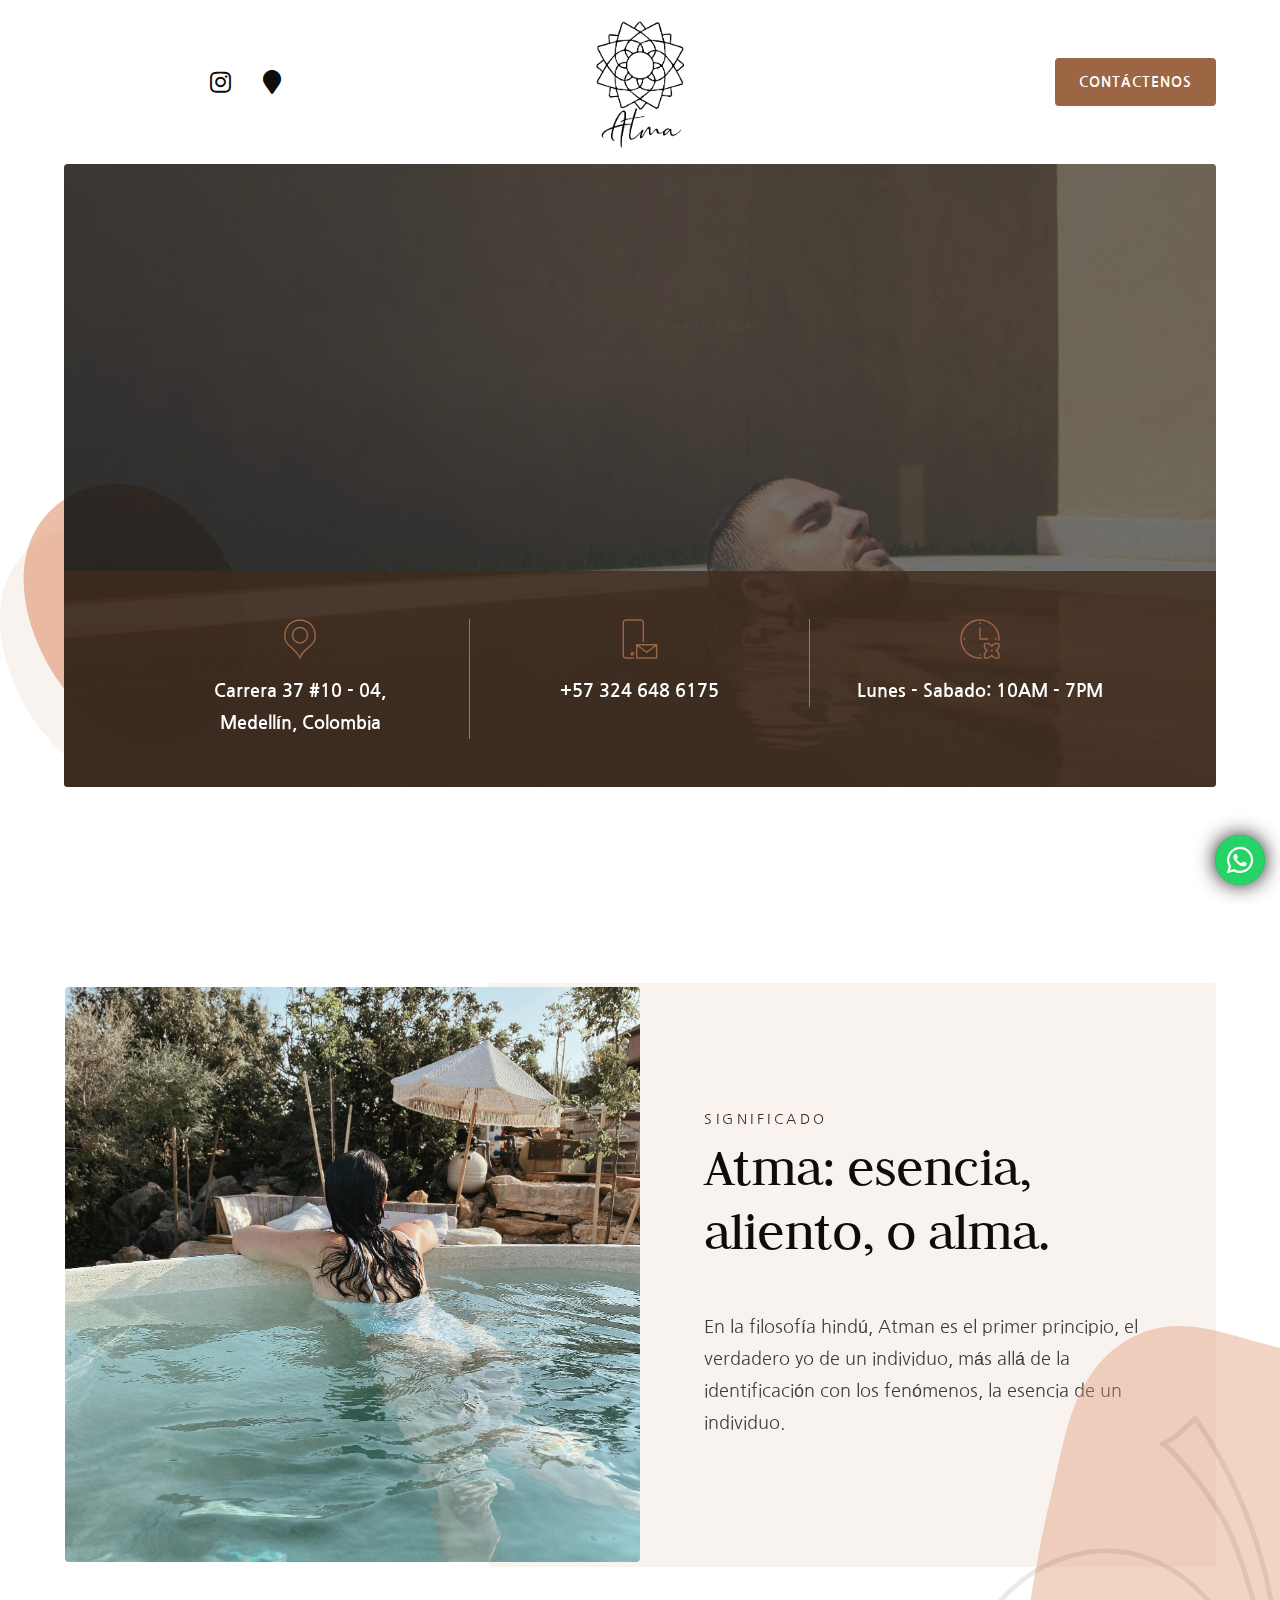
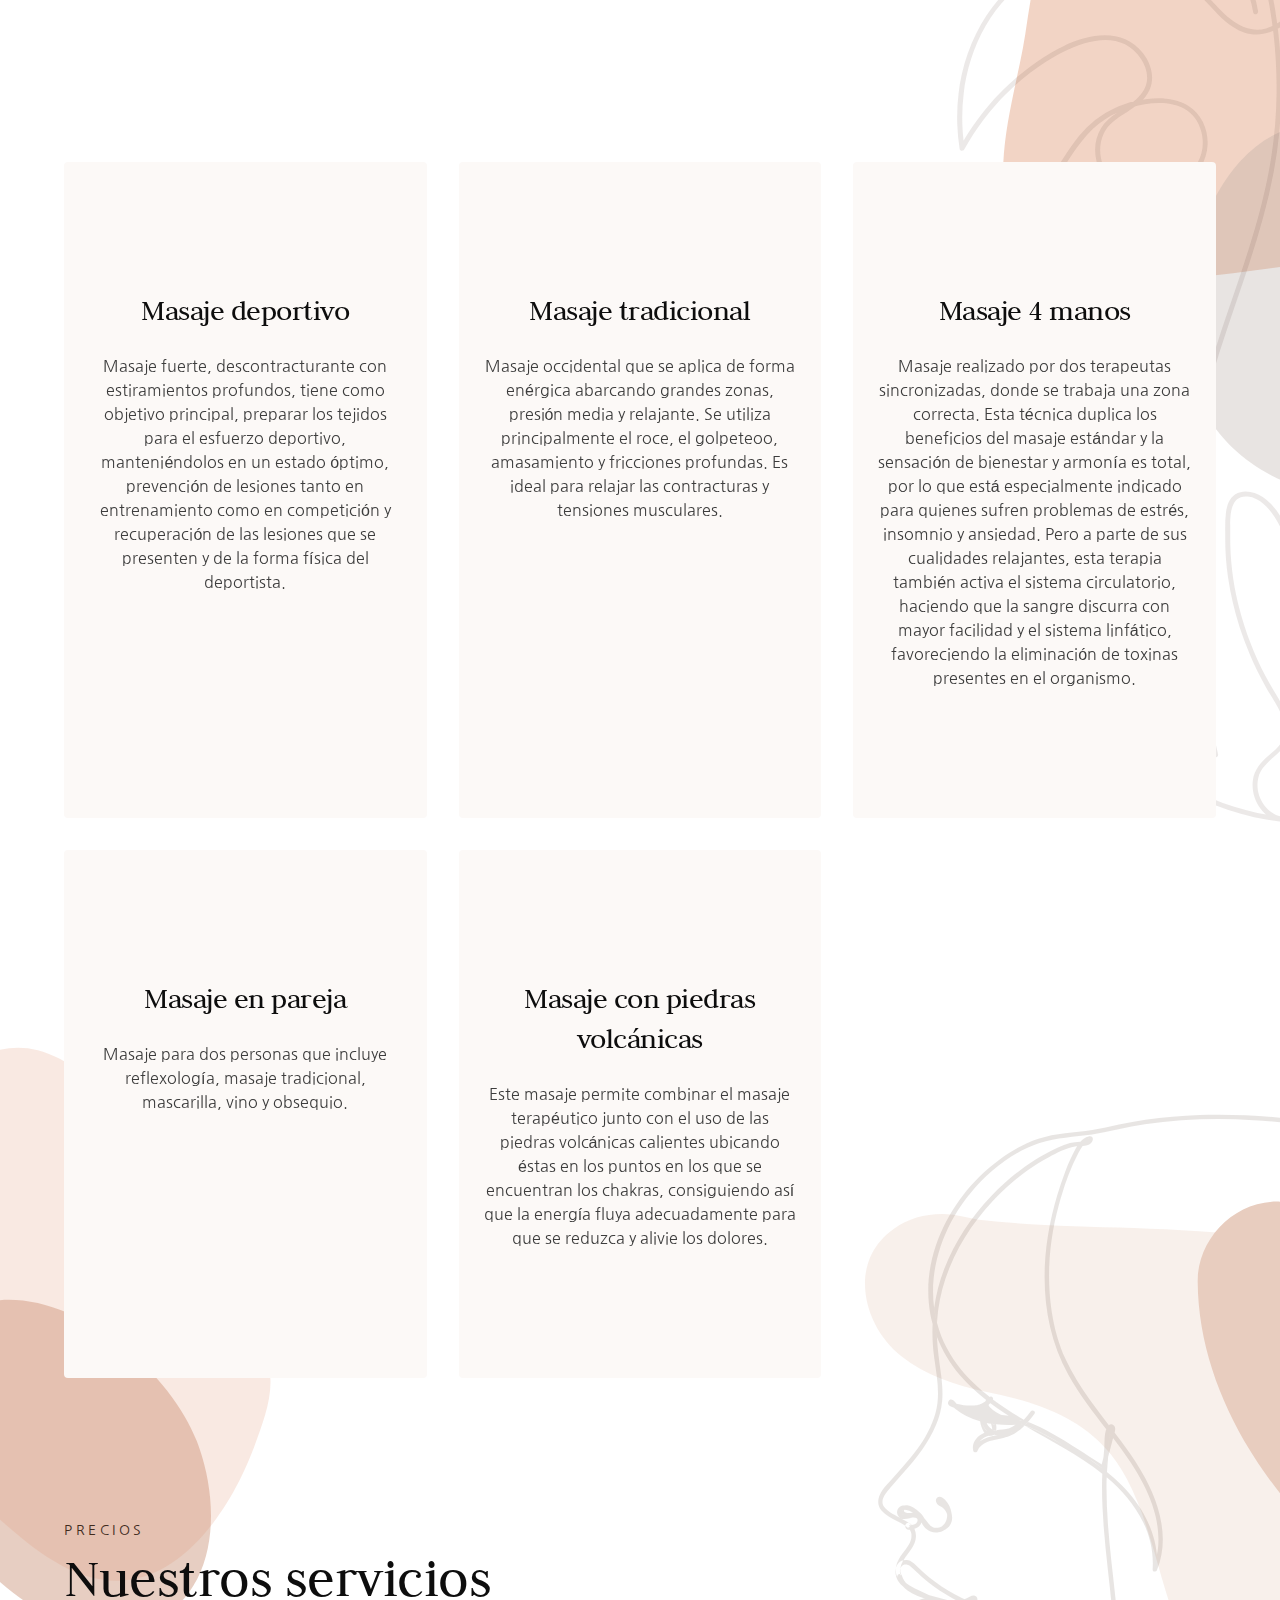
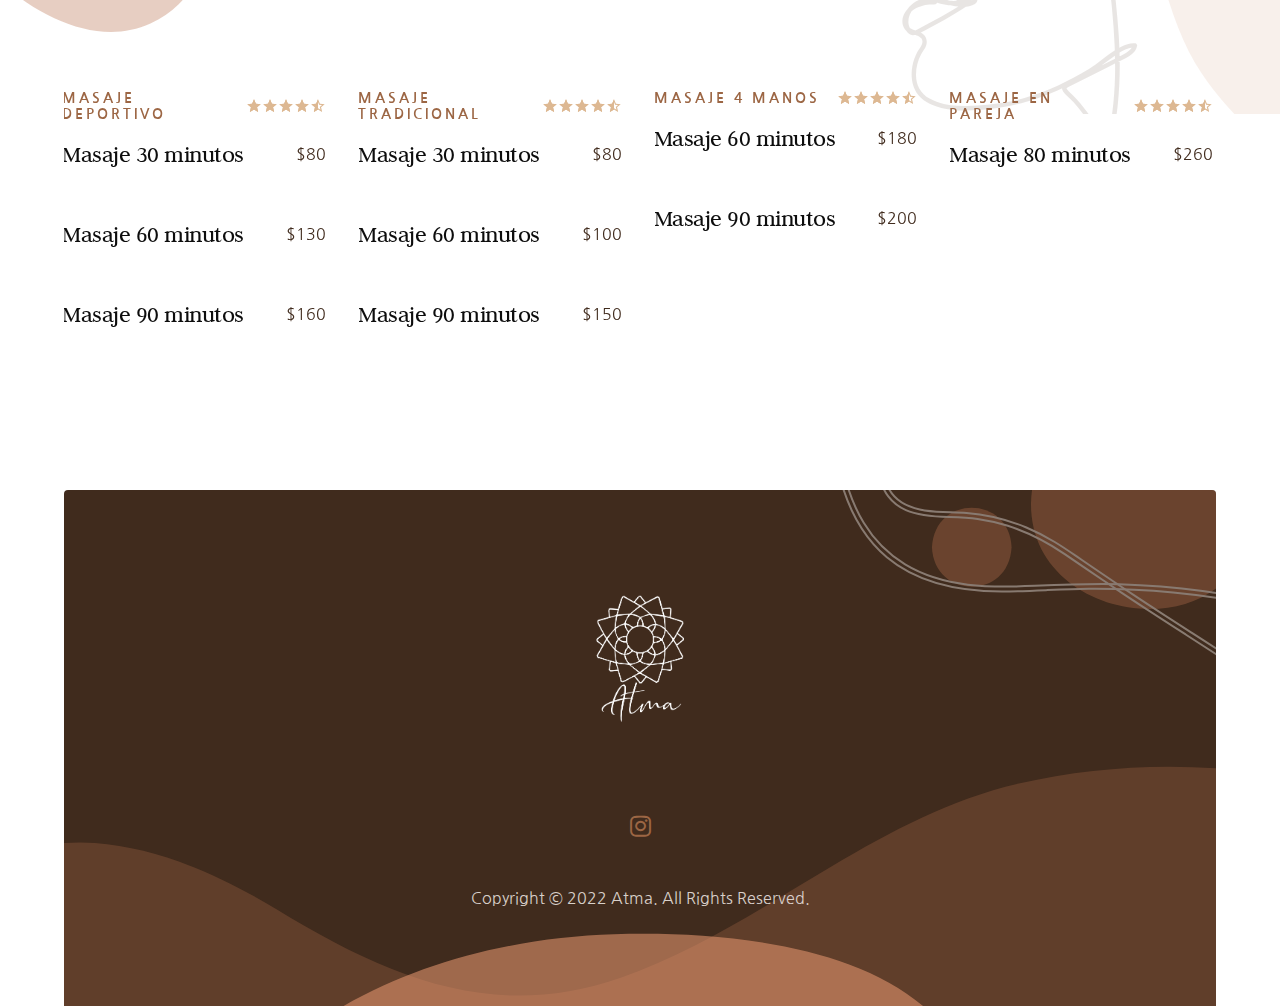
==== commit db2448d8: "Agregando el boton de whatsapp" ====
--- a/index.html
+++ b/index.html
@@ -35,6 +35,10 @@
 </head>
 
 <body class="mad-body--scheme-brown">
+
+    <div class="whatsapp-button">
+        <a target="_blank" href="https://api.whatsapp.com/send?phone=573246486175&text=Hola%2C%20en%20este%20momento%20estoy%20en%20la%20p%C3%A1gina%20web%20y%20quisiera%20tener%20m%C3%A1s%20informaci%C3%B3n%20sobre%20los%20servicios..." class="whatsapp-button"><i class="fab fa-whatsapp"></i></a>
+    </div>
     <div class="mad-preloader"></div>
     <div id="mad-page-wrapper" class="mad-page-wrapper">
         <!--================ Header ================-->
--- a/css/custom.css
+++ b/css/custom.css
@@ -20,4 +20,46 @@
 
 .mad-social-icons ul{
     justify-content: center;
+}
+
+/* Whatsapp Button */
+
+.whatsapp-button{
+    position: fixed;
+    bottom: 15px;
+    right: 15px;
+    z-index: 99;
+    background-color: #25d366;
+    border-radius: 50px;
+    color: #ffffff;
+    text-decoration: none;
+    width: 50px;
+    height: 50px;
+    font-size: 30px;
+    display: flex;
+    flex-direction: column;
+    justify-content: center;
+    align-items: center;
+    -webkit-box-shadow: 0px 0px 25px -6px rgba(0,0,0,1);
+    -moz-box-shadow: 0px 0px 25px -6px rgba(0,0,0,1);
+    box-shadow: 0px 0px 25px -6px rgba(0,0,0,1);
+    animation: effect 5s infinite ease-in;
+}
+
+@keyframes effect {
+    20%, 100% {
+        width: 50px;
+        height: 50px;
+        font-size: 30px;
+    }
+    0%, 10%{
+        width: 55px;
+        height: 55px;
+        font-size: 35px;
+    }
+    5%{
+        width: 50px;
+        height: 50px;
+        font-size: 30px;
+    }
 }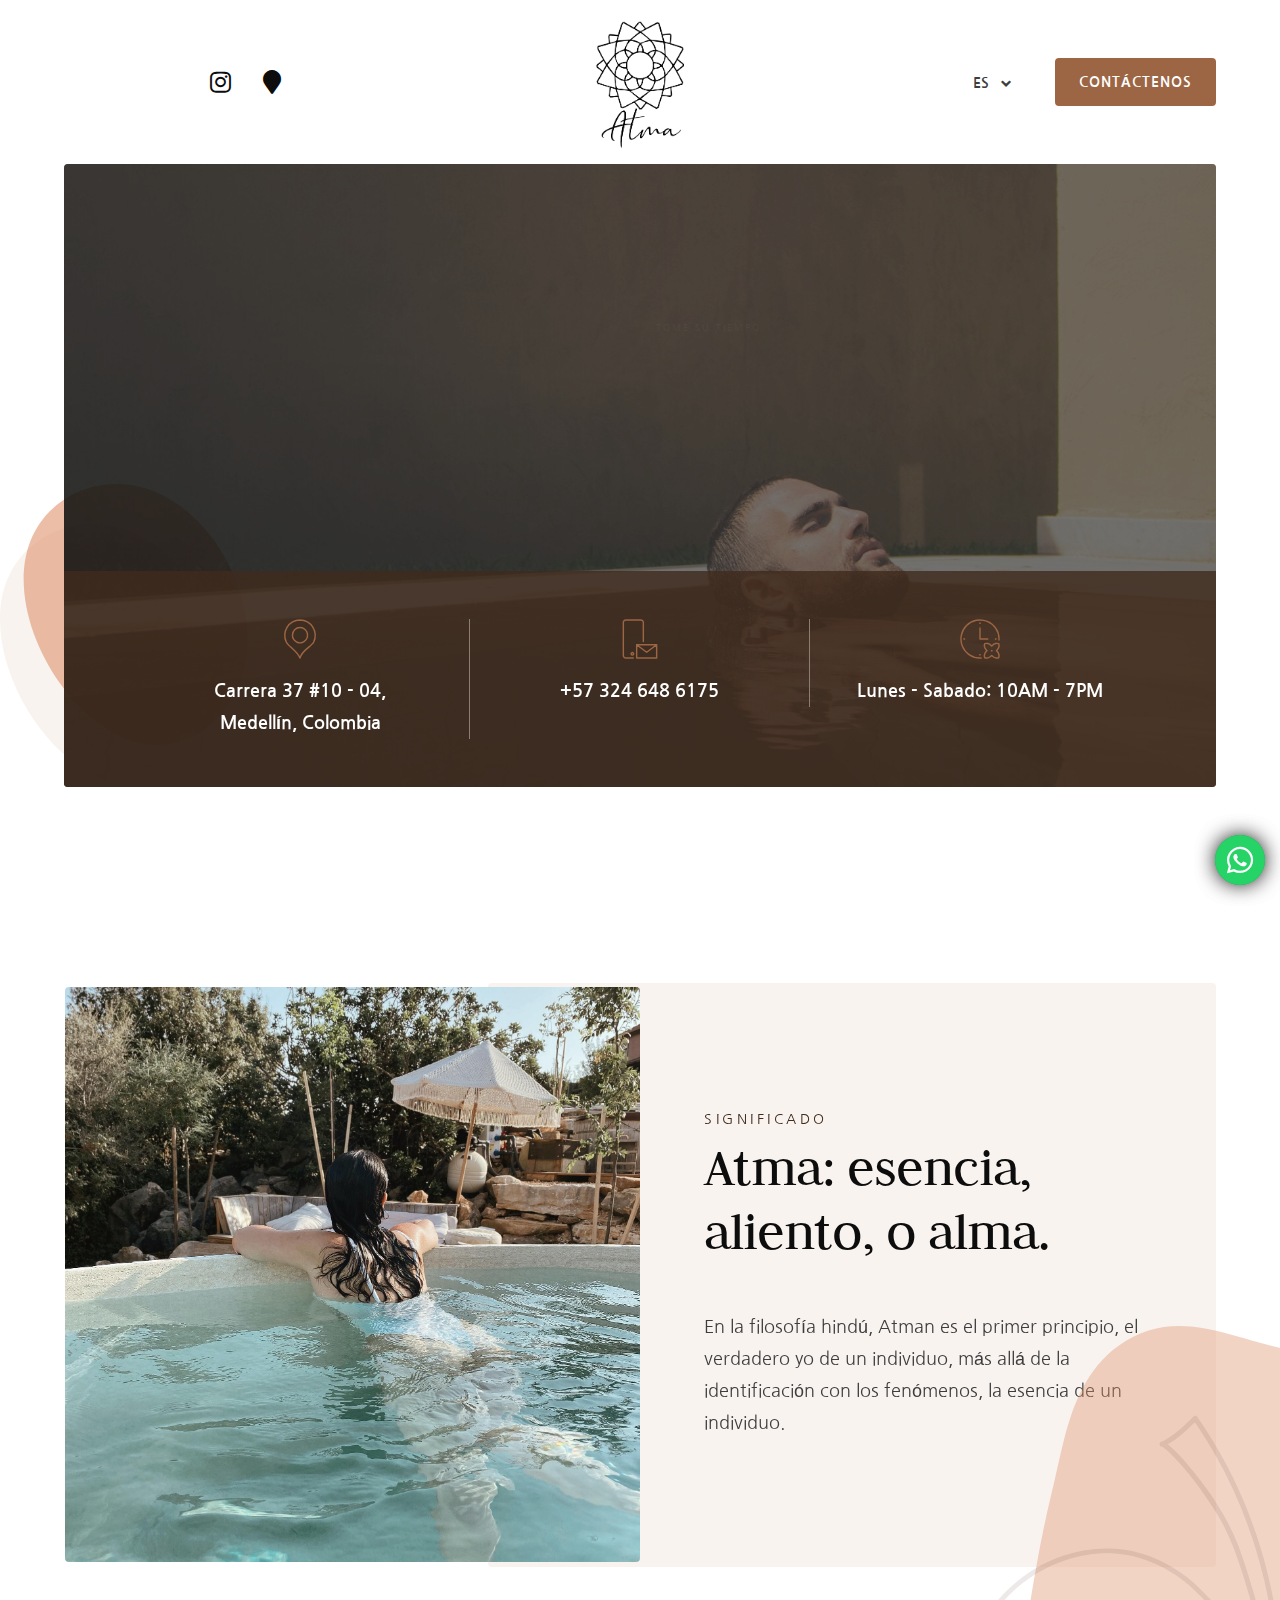
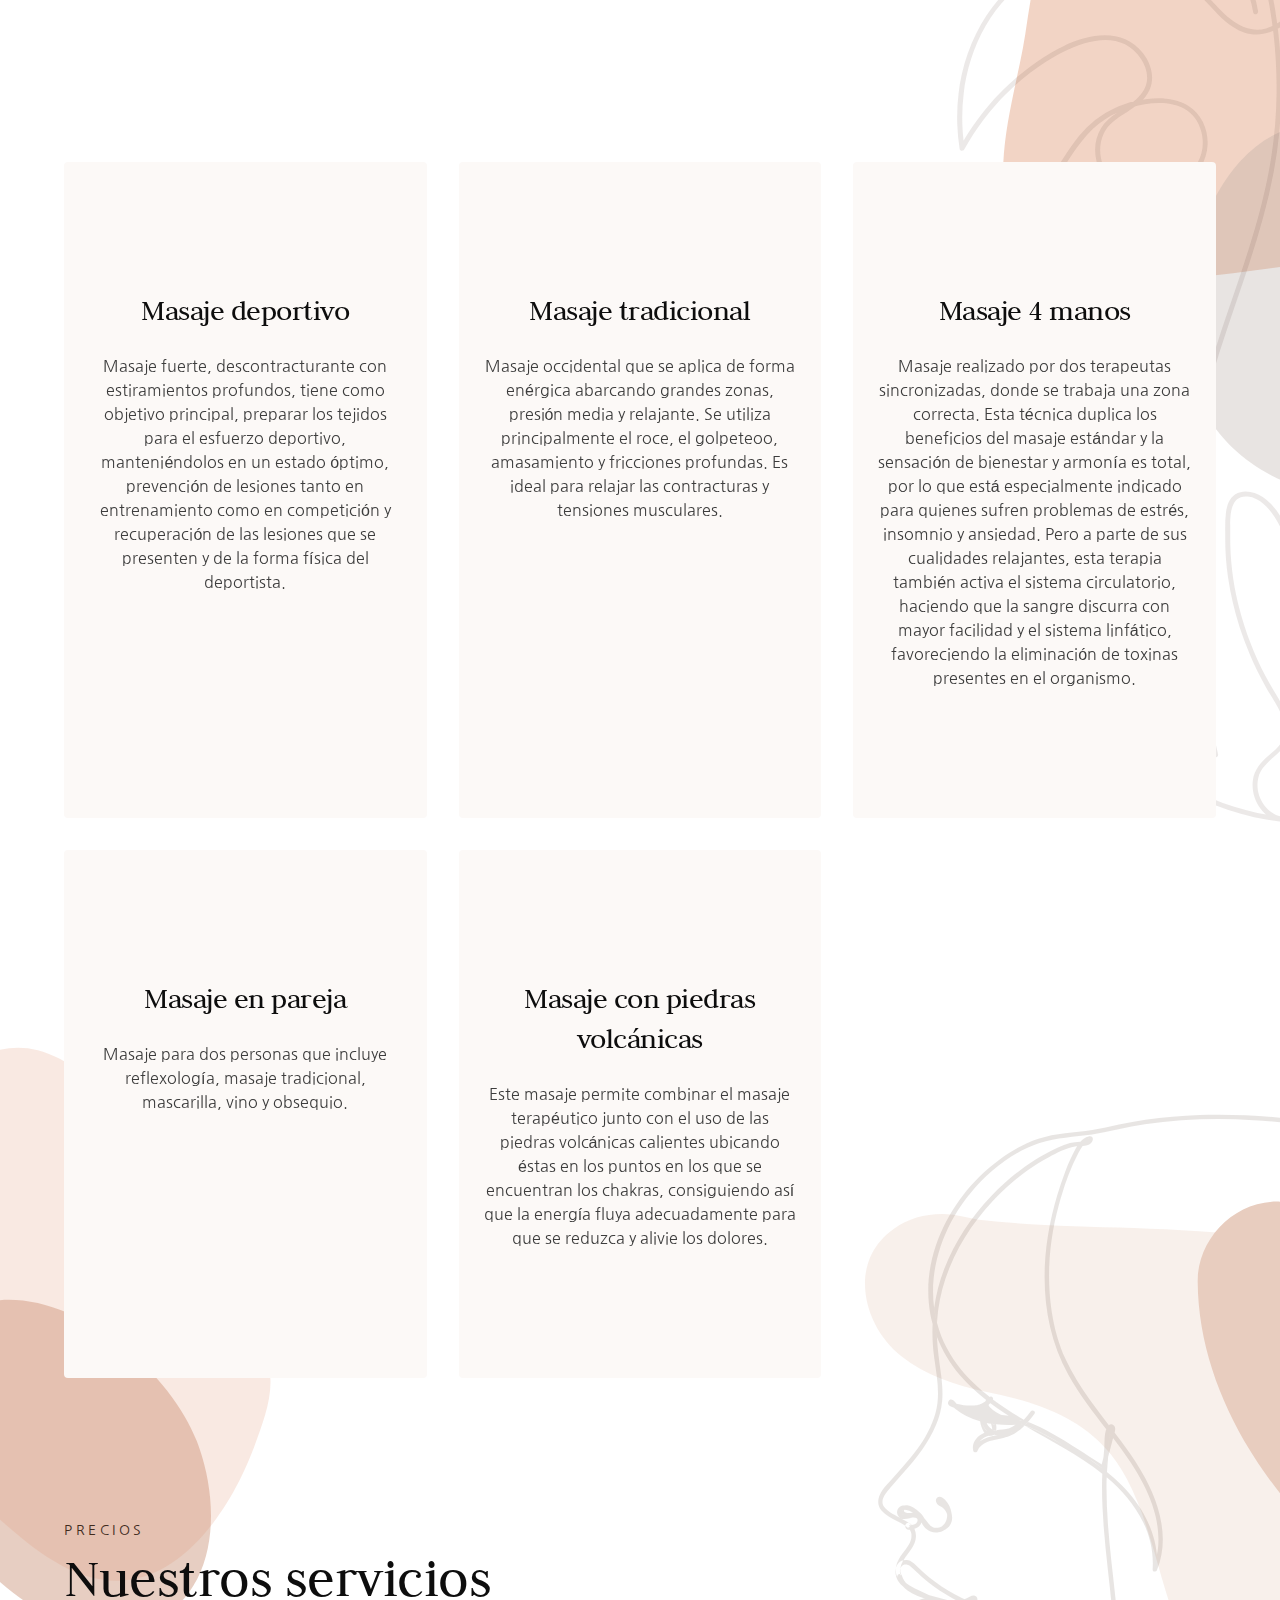
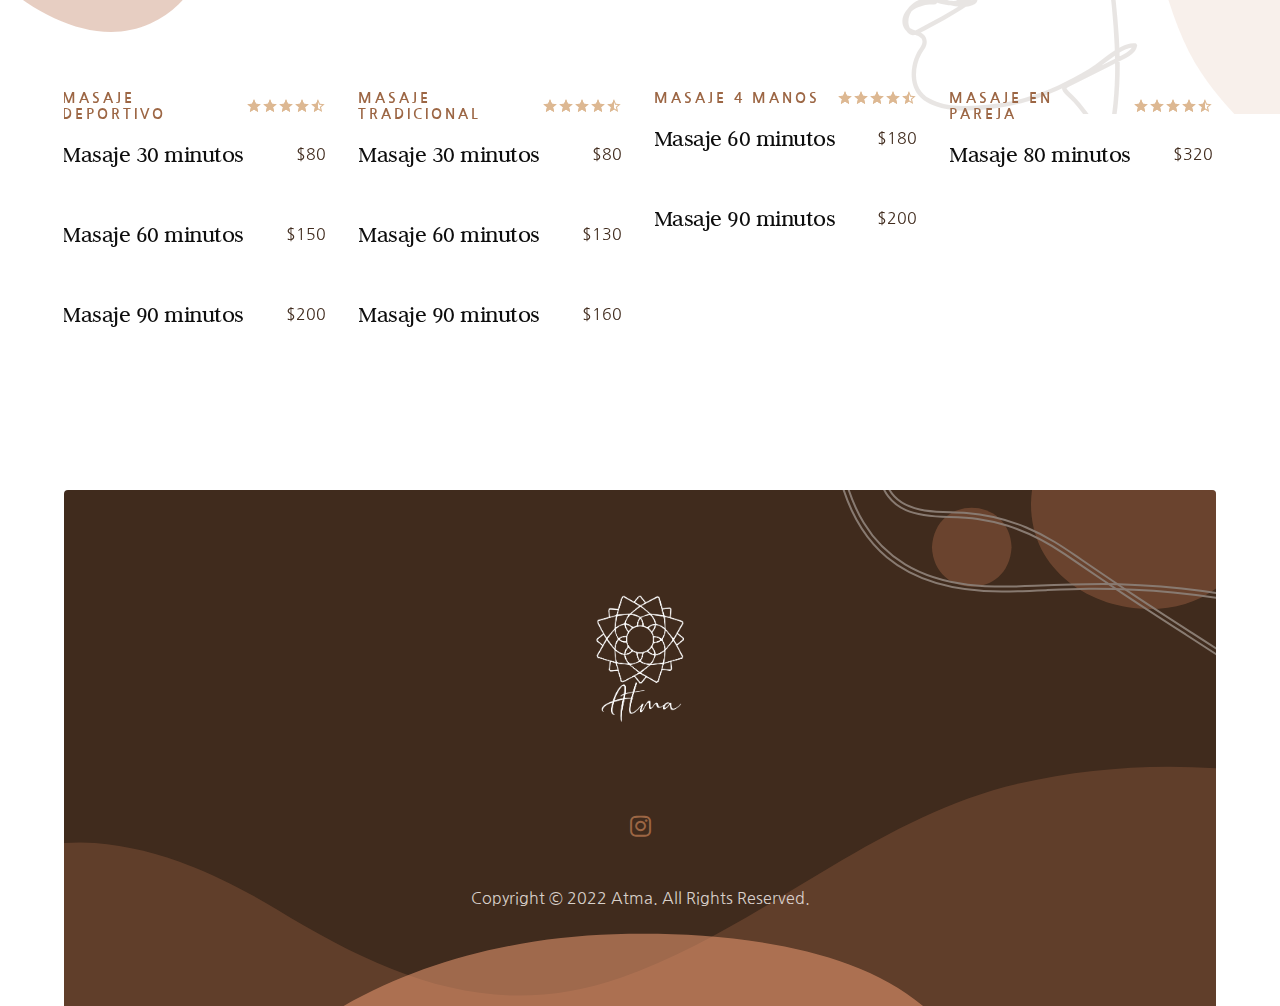
==== commit 702b42d5: "Actualizar los precios" ====
--- a/index.html
+++ b/index.html
@@ -37,7 +37,9 @@
 <body class="mad-body--scheme-brown">
 
     <div class="whatsapp-button">
-        <a target="_blank" href="https://api.whatsapp.com/send?phone=573246486175&text=Hola%2C%20en%20este%20momento%20estoy%20en%20la%20p%C3%A1gina%20web%20y%20quisiera%20tener%20m%C3%A1s%20informaci%C3%B3n%20sobre%20los%20servicios..." class="whatsapp-button"><i class="fab fa-whatsapp"></i></a>
+        <a target="_blank"
+            href="https://api.whatsapp.com/send?phone=573246486175&text=Hola%2C%20en%20este%20momento%20estoy%20en%20la%20p%C3%A1gina%20web%20y%20quisiera%20tener%20m%C3%A1s%20informaci%C3%B3n%20sobre%20los%20servicios..."
+            class="whatsapp-button"><i class="fab fa-whatsapp"></i></a>
     </div>
     <div class="mad-preloader"></div>
     <div id="mad-page-wrapper" class="mad-page-wrapper">
@@ -76,7 +78,14 @@
                         </div>
                         <div class="col-lg-4 col-sm-6">
                             <div class="mad-actions">
-
+                                <div class="mad-col">
+                                    <div class="mad-dropdown mad-lang">
+                                        <a href="#" class="mad-dropdown-title">ES</a>
+                                        <ul class="mad-dropdown-element">
+                                            <li><a href="./en/">EN</a></li>
+                                        </ul>
+                                    </div>
+                                </div>
 
 
                                 <div class="mad-col">
@@ -409,13 +418,13 @@
                                             <h5 class="mad-product-title">
                                                 Masaje 60 minutos
                                             </h5>
-                                            <div class="mad-price"> $130</div>
+                                            <div class="mad-price"> $150</div>
                                         </div>
                                         <div class="mad-title-wrap">
                                             <h5 class="mad-product-title">
                                                 Masaje 90 minutos
                                             </h5>
-                                            <div class="mad-price"> $160</div>
+                                            <div class="mad-price"> $200</div>
                                         </div>
                                     </div>
                                     <!--/ product-info -->
@@ -442,13 +451,13 @@
                                             <h5 class="mad-product-title">
                                                 Masaje 60 minutos
                                             </h5>
-                                            <div class="mad-price"> $100</div>
+                                            <div class="mad-price"> $130</div>
                                         </div>
                                         <div class="mad-title-wrap">
                                             <h5 class="mad-product-title">
                                                 Masaje 90 minutos
                                             </h5>
-                                            <div class="mad-price"> $150</div>
+                                            <div class="mad-price"> $160</div>
                                         </div>
                                     </div>
                                     <!--/ product-info -->
@@ -496,7 +505,7 @@
                                             <h5 class="mad-product-title">
                                                 Masaje 80 minutos
                                             </h5>
-                                            <div class="mad-price"> $260</div>
+                                            <div class="mad-price"> $320</div>
                                         </div>
                                     </div>
                                     <!--/ product-info -->
